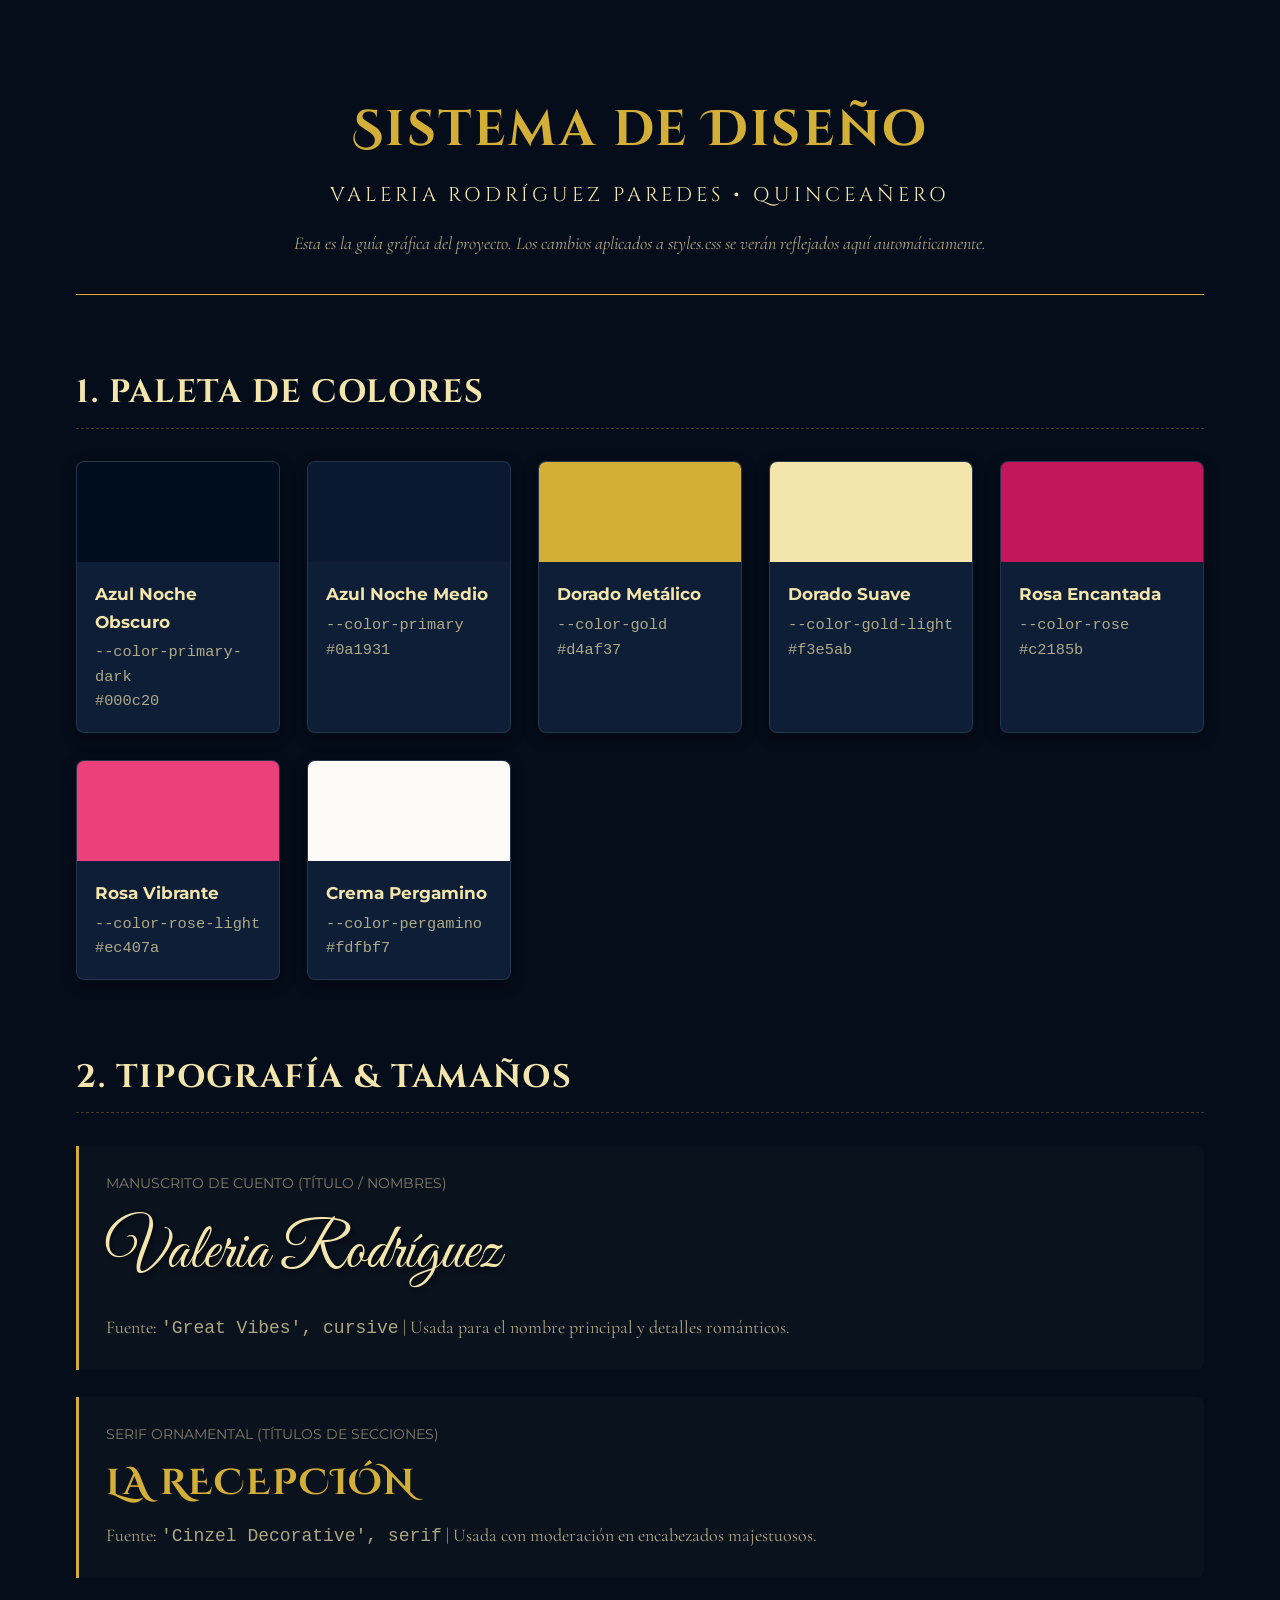
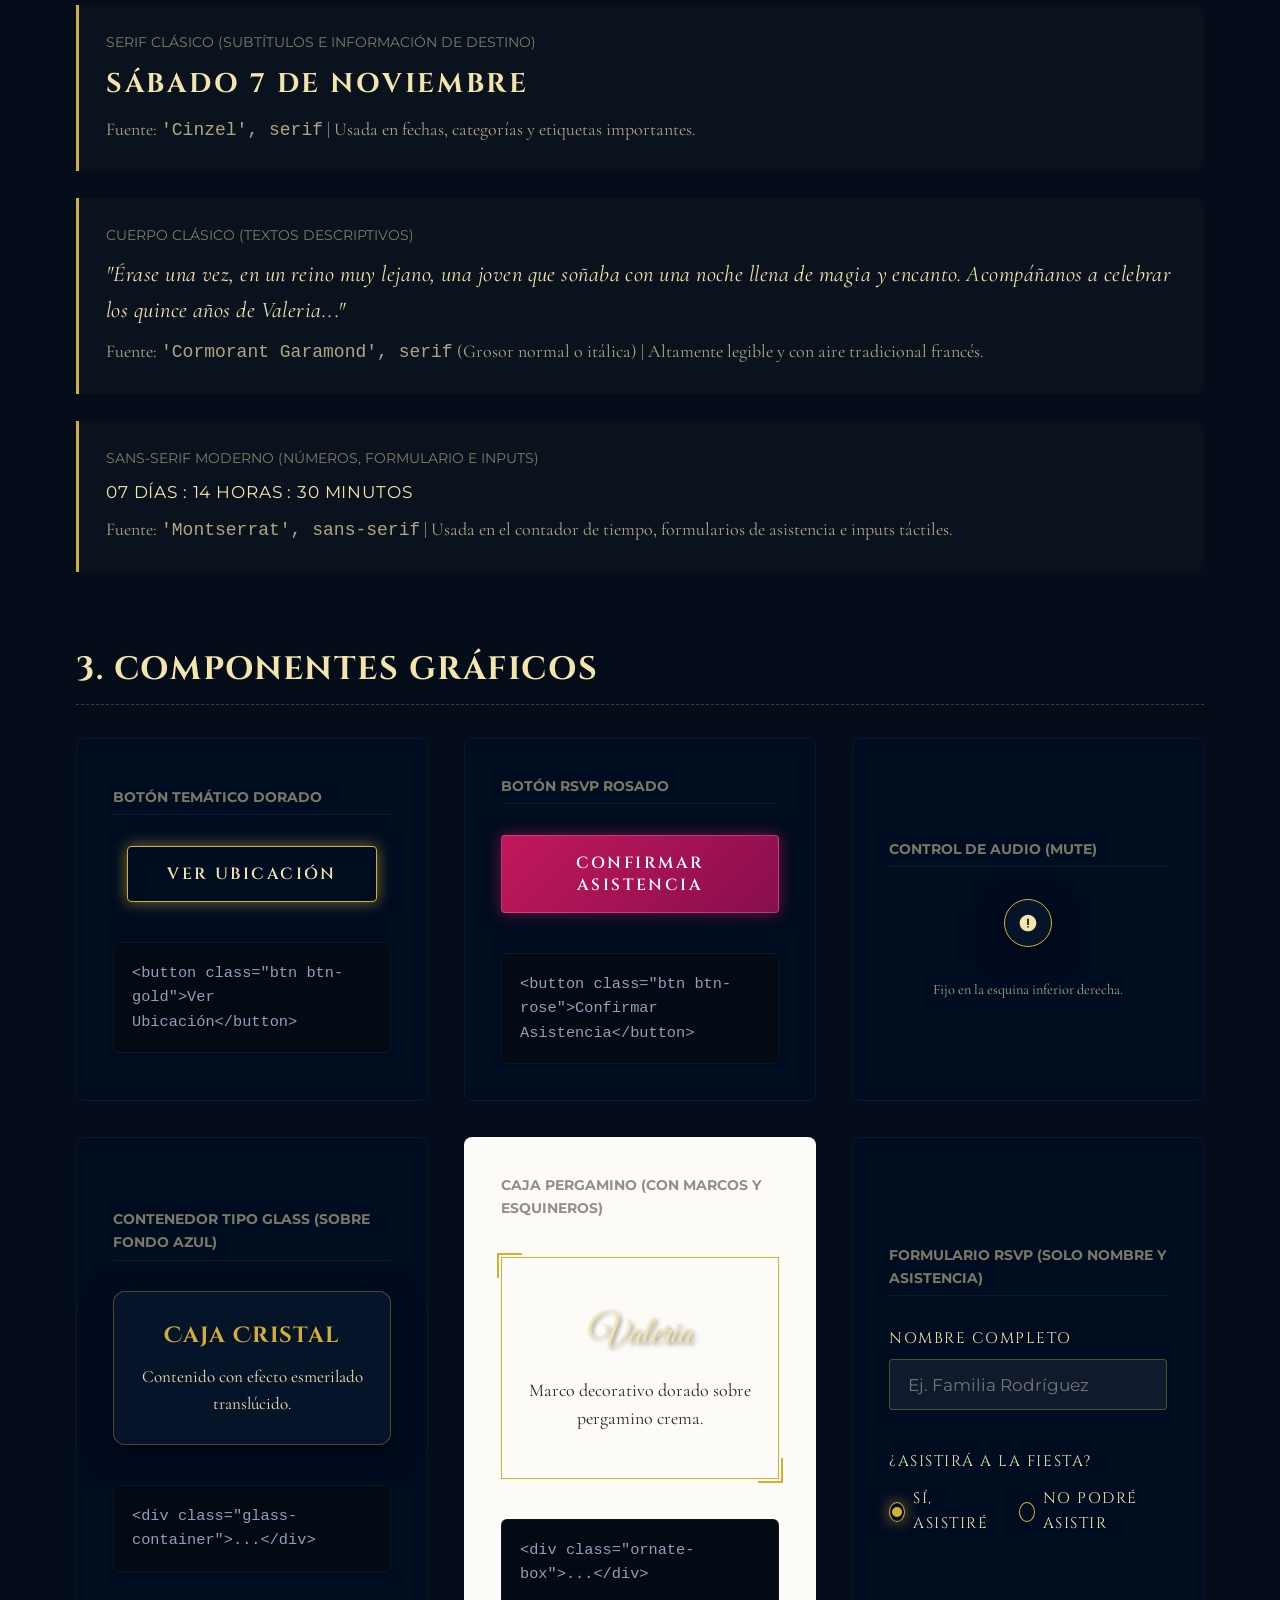
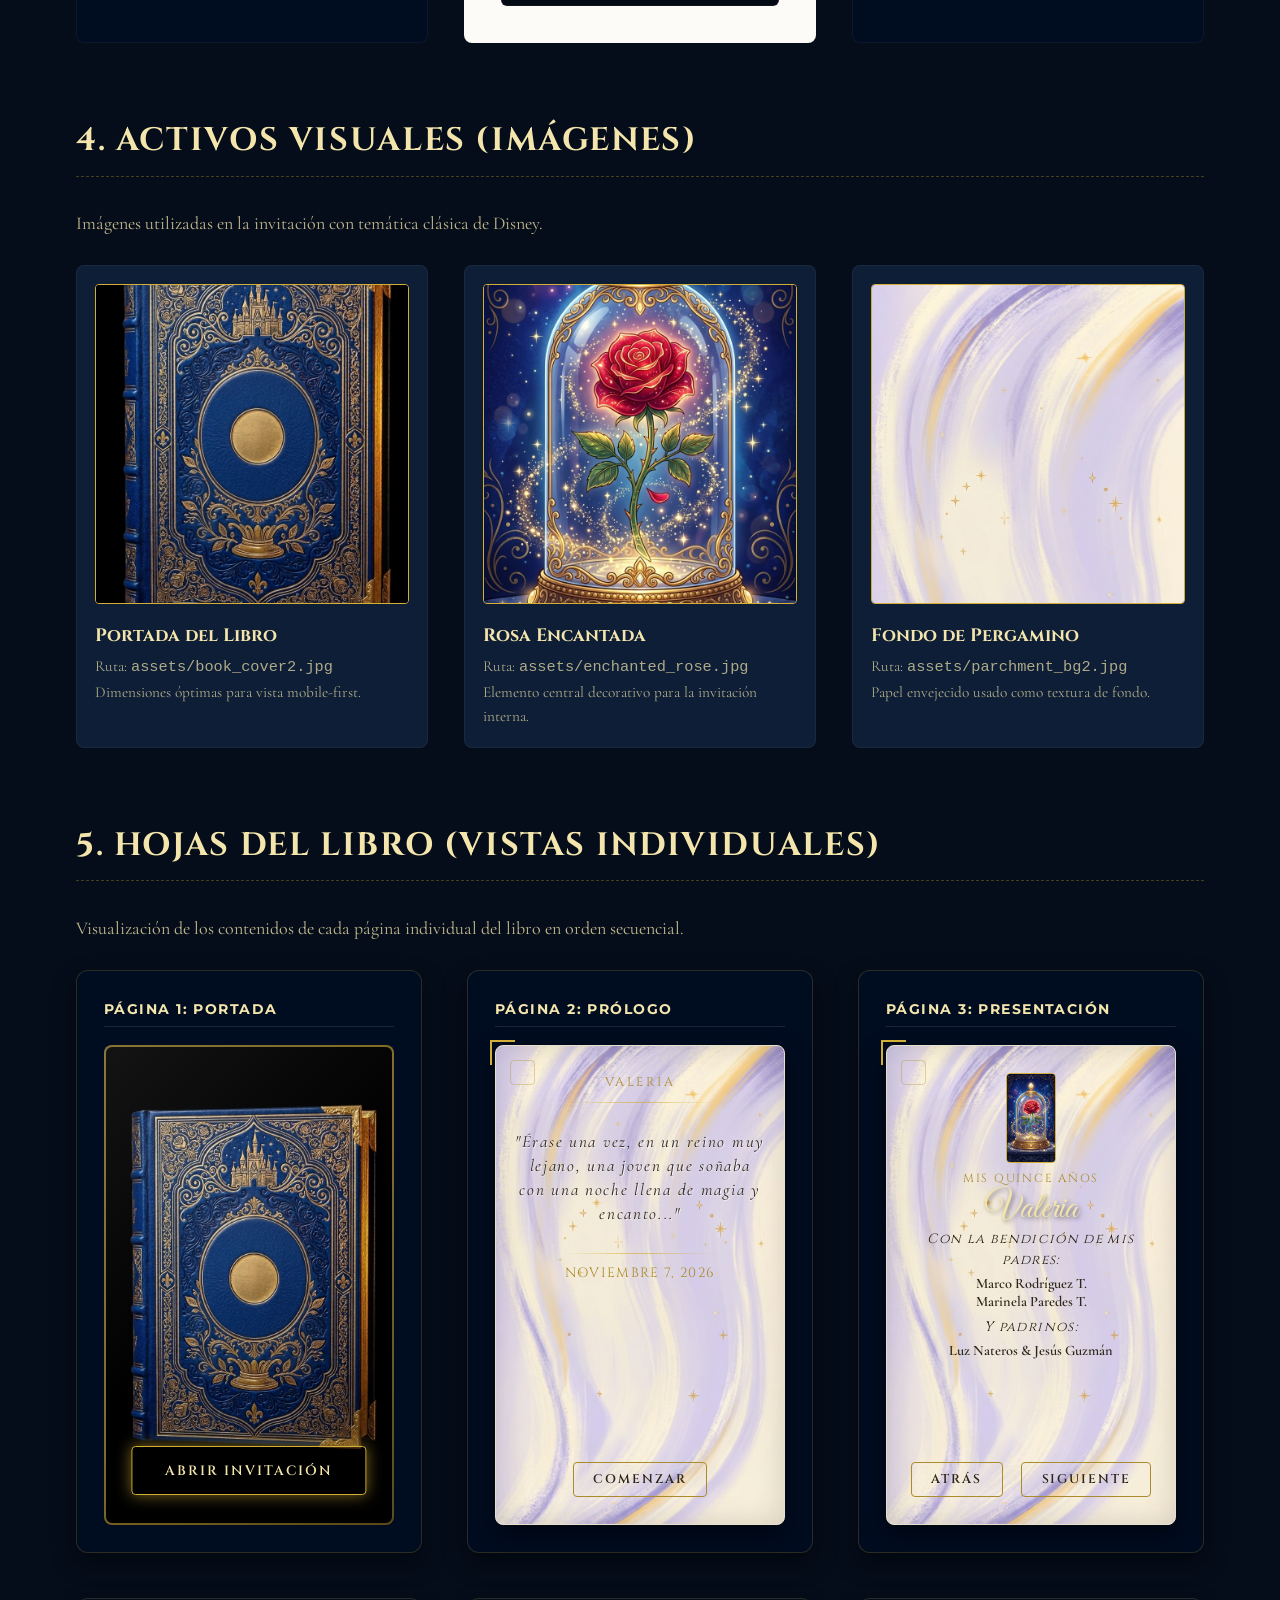
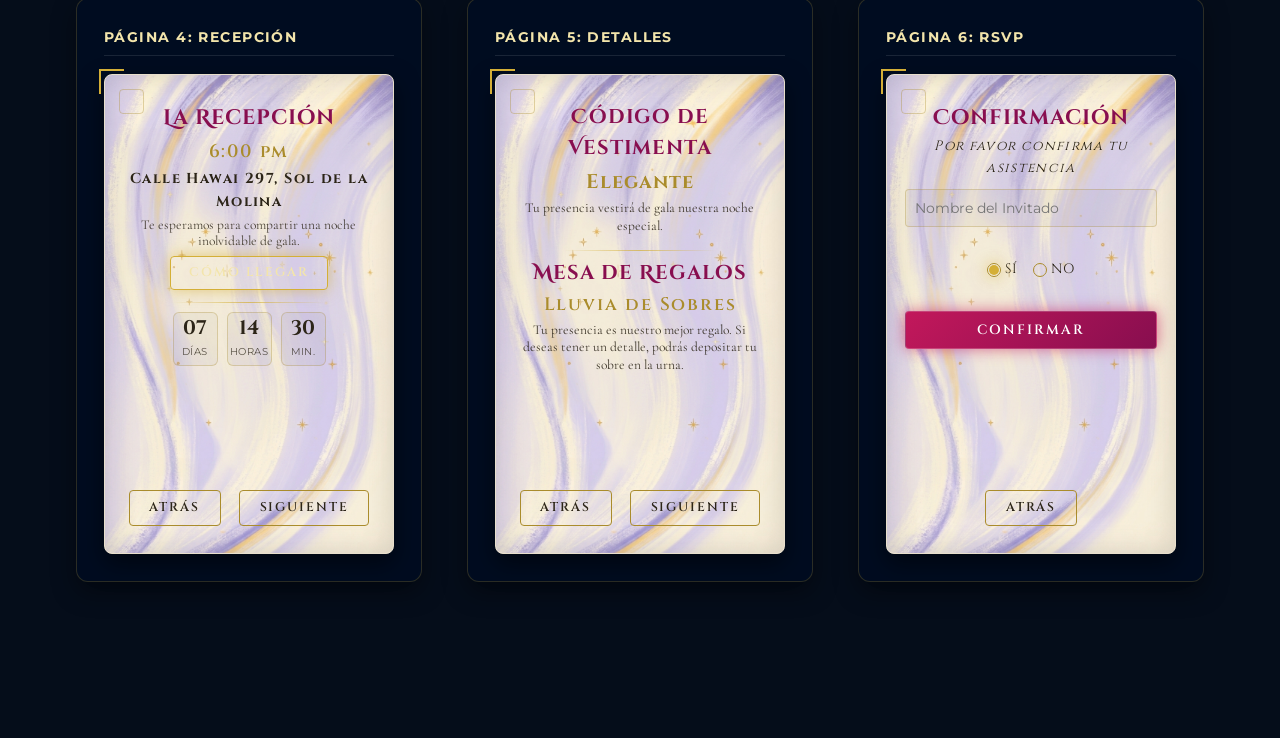
==== design-system.html @ 6c780220 "feat: version final con petalos realistas" ====
<!DOCTYPE html>
<html lang="es">
<head>
    <meta charset="UTF-8">
    <meta name="viewport" content="width=device-width, initial-scale=1.0">
    <title>Catálogo Gráfico & Sistema de Diseño - Quinceaños de Valeria</title>
    <link rel="stylesheet" href="styles.css">
    <style>
        /* Estilos adicionales solo para organizar la página del catálogo */
        .ds-container {
            max-width: 1200px;
            margin: 0 auto;
            padding: 2rem;
        }
        .ds-grid-2 {
            display: grid;
            grid-template-columns: 1fr;
            gap: 2rem;
        }
        @media (min-width: 768px) {
            .ds-grid-2 {
                grid-template-columns: 1fr 1fr;
            }
        }
        .code-preview {
            background-color: #030a14;
            color: #8da1b9;
            padding: 1rem;
            border-radius: 6px;
            font-family: monospace;
            font-size: 0.85rem;
            margin-top: 1rem;
            border: 1px solid rgba(255,255,255,0.05);
            width: 100%;
            overflow-x: auto;
        }
        .ds-img-grid {
            display: grid;
            grid-template-columns: repeat(auto-fill, minmax(280px, 1fr));
            gap: 2rem;
            margin-top: 1.5rem;
        }
        .ds-img-card {
            background: #0d1e36;
            border: 1px solid rgba(255, 255, 255, 0.05);
            border-radius: 8px;
            padding: 1rem;
            display: flex;
            flex-direction: column;
            gap: 1rem;
        }
        .ds-img-preview {
            width: 100%;
            height: 320px;
            object-fit: cover;
            border-radius: 4px;
            border: 1px solid var(--color-gold);
        }
        .ds-img-info h4 {
            color: var(--color-gold-light);
            font-family: var(--font-serif);
            margin-bottom: 0.2rem;
        }
        .ds-img-info p {
            font-size: 0.85rem;
            opacity: 0.7;
        }
        /* Estilos específicos para las hojas en miniatura del catálogo */
        .ds-book-preview-grid {
            display: grid;
            grid-template-columns: repeat(auto-fill, minmax(300px, 1fr));
            gap: 2.5rem;
            margin-top: 1.5rem;
        }
        .ds-page-frame {
            background-color: var(--color-primary-dark);
            border: 1px solid rgba(212, 175, 55, 0.2);
            border-radius: 12px;
            padding: 1.5rem;
            display: flex;
            flex-direction: column;
            align-items: center;
            box-shadow: 0 10px 25px rgba(0,0,0,0.4);
        }
        .ds-page-frame h4 {
            font-family: var(--font-sans);
            font-size: 0.8rem;
            color: var(--color-gold-light);
            margin-bottom: 1rem;
            text-transform: uppercase;
            letter-spacing: 0.1em;
            align-self: flex-start;
            border-bottom: 1px solid rgba(255,255,255,0.1);
            width: 100%;
            padding-bottom: 0.3rem;
        }
        .ds-page-container {
            width: 100%;
            height: 480px;
            position: relative;
        }
        .ds-page-container .page-content,
        .ds-page-container .page-content-front {
            position: static;
            height: 100%;
            pointer-events: none; /* Desactiva interacción en vistas previas */
        }
    </style>
</head>
<body class="ds-body">

    <div class="ds-container">
        
        <header class="ds-header">
            <h1 class="text-serif-dec">Sistema de Diseño</h1>
            <p class="text-serif" style="color: var(--color-gold-light); font-size: 1.1rem; letter-spacing: 0.2em; text-transform: uppercase;">Valeria Rodríguez Paredes • Quinceañero</p>
            <p style="opacity: 0.7; margin-top: 1rem; font-style: italic;">Esta es la guía gráfica del proyecto. Los cambios aplicados a styles.css se verán reflejados aquí automáticamente.</p>
        </header>

        <!-- SECCIÓN 1: PALETA DE COLORES -->
        <section class="ds-section">
            <h2 class="text-serif">1. Paleta de Colores</h2>
            <div class="ds-color-grid">
                
                <div class="ds-color-card">
                    <div class="ds-color-sample" style="background-color: var(--color-primary-dark);"></div>
                    <div class="ds-color-info">
                        <h4>Azul Noche Obscuro</h4>
                        <p>--color-primary-dark</p>
                        <p>#000c20</p>
                    </div>
                </div>

                <div class="ds-color-card">
                    <div class="ds-color-sample" style="background-color: var(--color-primary);"></div>
                    <div class="ds-color-info">
                        <h4>Azul Noche Medio</h4>
                        <p>--color-primary</p>
                        <p>#0a1931</p>
                    </div>
                </div>

                <div class="ds-color-card">
                    <div class="ds-color-sample" style="background-color: var(--color-gold);"></div>
                    <div class="ds-color-info">
                        <h4>Dorado Metálico</h4>
                        <p>--color-gold</p>
                        <p>#d4af37</p>
                    </div>
                </div>

                <div class="ds-color-card">
                    <div class="ds-color-sample" style="background-color: var(--color-gold-light);"></div>
                    <div class="ds-color-info">
                        <h4>Dorado Suave</h4>
                        <p>--color-gold-light</p>
                        <p>#f3e5ab</p>
                    </div>
                </div>

                <div class="ds-color-card">
                    <div class="ds-color-sample" style="background-color: var(--color-rose);"></div>
                    <div class="ds-color-info">
                        <h4>Rosa Encantada</h4>
                        <p>--color-rose</p>
                        <p>#c2185b</p>
                    </div>
                </div>

                <div class="ds-color-card">
                    <div class="ds-color-sample" style="background-color: var(--color-rose-light);"></div>
                    <div class="ds-color-info">
                        <h4>Rosa Vibrante</h4>
                        <p>--color-rose-light</p>
                        <p>#ec407a</p>
                    </div>
                </div>

                <div class="ds-color-card">
                    <div class="ds-color-sample" style="background-color: var(--color-pergamino);"></div>
                    <div class="ds-color-info">
                        <h4>Crema Pergamino</h4>
                        <p>--color-pergamino</p>
                        <p>#fdfbf7</p>
                    </div>
                </div>

            </div>
        </section>

        <!-- SECCIÓN 2: TIPOGRAFÍA -->
        <section class="ds-section">
            <h2 class="text-serif">2. Tipografía & Tamaños</h2>
            <div class="ds-font-sample">
                
                <div class="ds-font-row">
                    <p class="lbl">Manuscrito de Cuento (Título / Nombres)</p>
                    <h3 class="text-cursive" style="font-size: 3.5rem;">Valeria Rodríguez</h3>
                    <p style="margin-top: 0.5rem; opacity: 0.7;">Fuente: <code>'Great Vibes', cursive</code> | Usada para el nombre principal y detalles románticos.</p>
                </div>

                <div class="ds-font-row">
                    <p class="lbl">Serif Ornamental (Títulos de Secciones)</p>
                    <h3 class="text-serif-dec" style="font-size: 2rem;">LA RECEPCIÓN</h3>
                    <p style="margin-top: 0.5rem; opacity: 0.7;">Fuente: <code>'Cinzel Decorative', serif</code> | Usada con moderación en encabezados majestuosos.</p>
                </div>

                <div class="ds-font-row">
                    <p class="lbl">Serif Clásico (Subtítulos e Información de Destino)</p>
                    <h3 class="text-serif" style="font-size: 1.5rem; color: var(--color-gold-light);">SÁBADO 7 DE NOVIEMBRE</h3>
                    <p style="margin-top: 0.5rem; opacity: 0.7;">Fuente: <code>'Cinzel', serif</code> | Usada en fechas, categorías y etiquetas importantes.</p>
                </div>

                <div class="ds-font-row">
                    <p class="lbl">Cuerpo Clásico (Textos Descriptivos)</p>
                    <p class="text-serif" style="font-family: var(--font-body); font-size: 1.25rem; font-style: italic; letter-spacing: 0.02em;">
                        "Érase una vez, en un reino muy lejano, una joven que soñaba con una noche llena de magia y encanto. Acompáñanos a celebrar los quince años de Valeria..."
                    </p>
                    <p style="margin-top: 0.5rem; opacity: 0.7;">Fuente: <code>'Cormorant Garamond', serif</code> (Grosor normal o itálica) | Altamente legible y con aire tradicional francés.</p>
                </div>

                <div class="ds-font-row">
                    <p class="lbl">Sans-Serif Moderno (Números, Formulario e Inputs)</p>
                    <p style="font-family: var(--font-sans); font-size: 0.95rem; letter-spacing: 0.05em;">
                        07 DÍAS : 14 HORAS : 30 MINUTOS
                    </p>
                    <p style="margin-top: 0.5rem; opacity: 0.7;">Fuente: <code>'Montserrat', sans-serif</code> | Usada en el contador de tiempo, formularios de asistencia e inputs táctiles.</p>
                </div>

            </div>
        </section>

        <!-- SECCIÓN 3: COMPONENTES Y BOTONES -->
        <section class="ds-section">
            <h2 class="text-serif">3. Componentes Gráficos</h2>
            <div class="ds-comp-grid">
                
                <!-- Botón Dorado -->
                <div class="ds-comp-card dark-bg">
                    <h4>Botón Temático Dorado</h4>
                    <button class="btn btn-gold">Ver Ubicación</button>
                    <div class="code-preview">&lt;button class="btn btn-gold"&gt;Ver Ubicación&lt;/button&gt;</div>
                </div>

                <!-- Botón Rosa -->
                <div class="ds-comp-card dark-bg">
                    <h4>Botón RSVP Rosado</h4>
                    <button class="btn btn-rose">Confirmar Asistencia</button>
                    <div class="code-preview">&lt;button class="btn btn-rose"&gt;Confirmar Asistencia&lt;/button&gt;</div>
                </div>

                <!-- Botón Silencio -->
                <div class="ds-comp-card dark-bg">
                    <h4>Control de Audio (Mute)</h4>
                    <div style="position: relative; width: 50px; height: 50px; display: flex; align-items: center; justify-content: center;">
                        <div class="audio-control" style="position: static; margin: 0;">
                            <svg viewBox="0 0 24 24"><path d="M12 2C6.48 2 2 6.48 2 12s4.48 10 10 10 10-4.48 10-10S17.52 2 12 2zm1 15.5H11V16h2v1.5zm0-3H11V7h2v7.5z"/></svg>
                        </div>
                    </div>
                    <p style="font-size: 0.8rem; opacity: 0.7; margin-top: 0.5rem;">Fijo en la esquina inferior derecha.</p>
                </div>

                <!-- Contenedor Glass -->
                <div class="ds-comp-card dark-bg">
                    <h4>Contenedor tipo Glass (Sobre fondo azul)</h4>
                    <div class="glass-container" style="width: 100%; text-align: center; padding: 1.5rem;">
                        <h3 class="text-serif-dec" style="color: var(--color-gold); font-size: 1.2rem; margin-bottom: 0.5rem;">Caja Cristal</h3>
                        <p style="font-size: 0.95rem;">Contenido con efecto esmerilado translúcido.</p>
                    </div>
                    <div class="code-preview">&lt;div class="glass-container"&gt;...&lt;/div&gt;</div>
                </div>

                <!-- Caja Ornamental Pergamino -->
                <div class="ds-comp-card light-bg">
                    <h4>Caja Pergamino (Con marcos y esquineros)</h4>
                    <div class="ornate-box" style="width: 100%; text-align: center;">
                        <h3 class="text-cursive" style="font-size: 2.2rem; margin-bottom: 0.5rem;">Valeria</h3>
                        <p style="font-size: 1rem; font-family: var(--font-body);">Marco decorativo dorado sobre pergamino crema.</p>
                    </div>
                    <div class="code-preview">&lt;div class="ornate-box"&gt;...&lt;/div&gt;</div>
                </div>

                <!-- Formulario Inputs Simplificado (Columnas B y C) -->
                <div class="ds-comp-card dark-bg">
                    <h4>Formulario RSVP (Solo Nombre y Asistencia)</h4>
                    <div class="form-group" style="width: 100%;">
                        <label for="sample-input">Nombre Completo</label>
                        <input type="text" id="sample-input" class="form-input" placeholder="Ej. Familia Rodríguez" style="width: 100%;" readonly>
                    </div>
                    <div class="form-group" style="width: 100%; margin-top: 1rem;">
                        <label>¿Asistirá a la fiesta?</label>
                        <div class="radio-group">
                            <label class="radio-label">
                                <input type="radio" name="asiste-sample" class="radio-input" checked disabled>
                                <span class="radio-custom"></span> Sí, asistiré
                            </label>
                            <label class="radio-label">
                                <input type="radio" name="asiste-sample" class="radio-input" disabled>
                                <span class="radio-custom"></span> No podré asistir
                            </label>
                        </div>
                    </div>
                </div>

            </div>
        </section>

        <!-- SECCIÓN 4: IMÁGENES Y ACTIVOS GRÁFICOS -->
        <section class="ds-section">
            <h2 class="text-serif">4. Activos Visuales (Imágenes)</h2>
            <p style="opacity: 0.8; margin-bottom: 1rem;">Imágenes utilizadas en la invitación con temática clásica de Disney.</p>
            <div class="ds-img-grid">
                
                <!-- Portada del Libro -->
                <div class="ds-img-card">
                    <img src="assets/book_cover2.jpg" alt="Portada del Libro" class="ds-img-preview">
                    <div class="ds-img-info">
                        <h4>Portada del Libro</h4>
                        <p>Ruta: <code>assets/book_cover2.jpg</code></p>
                        <p>Dimensiones óptimas para vista mobile-first.</p>
                    </div>
                </div>

                <!-- Rosa Encantada -->
                <div class="ds-img-card">
                    <img src="assets/enchanted_rose.jpg" alt="Rosa Encantada" class="ds-img-preview">
                    <div class="ds-img-info">
                        <h4>Rosa Encantada</h4>
                        <p>Ruta: <code>assets/enchanted_rose.jpg</code></p>
                        <p>Elemento central decorativo para la invitación interna.</p>
                    </div>
                </div>

                <!-- Fondo de Pergamino -->
                <div class="ds-img-card">
                    <img src="assets/parchment_bg2.jpg" alt="Fondo de Pergamino" class="ds-img-preview" style="object-position: center top;">
                    <div class="ds-img-info">
                        <h4>Fondo de Pergamino</h4>
                        <p>Ruta: <code>assets/parchment_bg2.jpg</code></p>
                        <p>Papel envejecido usado como textura de fondo.</p>
                    </div>
                </div>

            </div>
        </section>

        <!-- SECCIÓN 5: VISTAS PREVIAS DE LAS HOJAS DEL LIBRO -->
        <section class="ds-section">
            <h2 class="text-serif">5. Hojas del Libro (Vistas Individuales)</h2>
            <p style="opacity: 0.8; margin-bottom: 1.5rem;">Visualización de los contenidos de cada página individual del libro en orden secuencial.</p>
            
            <div class="ds-book-preview-grid">
                
                <!-- HOJA 1: PORTADA -->
                <div class="ds-page-frame">
                    <h4>Página 1: Portada</h4>
                    <div class="ds-page-container">
                        <div class="page-content-front" style="background-image: url('assets/book_cover2.jpg');">
                            <button class="btn btn-gold cover-trigger-btn" style="position: absolute; bottom: 30px;">Abrir Invitación</button>
                        </div>
                    </div>
                </div>

                <!-- HOJA 2: PRÓLOGO -->
                <div class="ds-page-frame">
                    <h4>Página 2: Prólogo</h4>
                    <div class="ds-page-container">
                        <div class="page-content parchment-bg ornate-box" style="padding: 1.5rem 1rem;">
                            <p class="text-serif" style="font-size: 0.7rem; letter-spacing: 0.2em; text-transform: uppercase; color: var(--color-gold-dark);">Valeria</p>
                            <div class="gold-separator" style="margin: 0.5rem auto;"></div>
                            <p class="text-serif text-story" style="font-size: 0.95rem; font-style: italic; margin: 1rem 0; line-height: 1.4;">
                                "Érase una vez, en un reino muy lejano, una joven que soñaba con una noche llena de magia y encanto..."
                            </p>
                            <div class="gold-separator" style="margin: 0.5rem auto;"></div>
                            <p class="text-serif" style="font-size: 0.75rem; letter-spacing: 0.1em; text-transform: uppercase; color: var(--color-gold-dark);">Noviembre 7, 2026</p>
                            <div class="page-nav" style="margin-top: auto;"><button class="btn-nav">Comenzar</button></div>
                        </div>
                    </div>
                </div>

                <!-- HOJA 3: BIENVENIDA Y PADRES -->
                <div class="ds-page-frame">
                    <h4>Página 3: Presentación</h4>
                    <div class="ds-page-container">
                        <div class="page-content parchment-bg ornate-box" style="padding: 1.5rem 1rem;">
                            <img src="assets/enchanted_rose.jpg" alt="Rosa Encantada" style="width: 50px; height: 90px; object-fit: cover; border-radius: 4px; border: 1px solid var(--color-gold); margin-bottom: 0.4rem;">
                            <p class="text-serif" style="font-size: 0.65rem; letter-spacing: 0.15em; text-transform: uppercase; color: var(--color-gold-dark);">Mis Quince Años</p>
                            <h1 class="text-cursive" style="font-size: 2rem; margin: 0.1rem 0; line-height: 1;">Valeria</h1>
                            <p class="text-serif" style="font-size: 0.75rem; font-style: italic; margin-bottom: 0.2rem;">Con la bendición de mis padres:</p>
                            <div style="font-size: 0.8rem; font-weight: 600; line-height: 1.2; margin-bottom: 0.4rem;">
                                <p>Marco Rodríguez T.</p>
                                <p>Marinela Paredes T.</p>
                            </div>
                            <p class="text-serif" style="font-size: 0.75rem; font-style: italic; margin-bottom: 0.2rem;">Y padrinos:</p>
                            <div style="font-size: 0.8rem; font-weight: 600; line-height: 1.2;">
                                <p>Luz Nateros & Jesús Guzmán</p>
                            </div>
                            <div class="page-nav" style="margin-top: auto;">
                                <button class="btn-nav">Atrás</button>
                                <button class="btn-nav">Siguiente</button>
                            </div>
                        </div>
                    </div>
                </div>

                <!-- HOJA 4: RECEPCIÓN Y CUENTA REGRESIVA -->
                <div class="ds-page-frame">
                    <h4>Página 4: Recepción</h4>
                    <div class="ds-page-container">
                        <div class="page-content parchment-bg ornate-box" style="padding: 1.5rem 1rem;">
                            <h3 class="text-serif-dec" style="font-size: 1.15rem; color: var(--color-rose-dark); margin-bottom: 0.2rem;">La Recepción</h3>
                            <p class="text-serif" style="font-size: 1rem; font-weight: 600; color: var(--color-gold-dark);">6:00 pm</p>
                            <p class="text-serif" style="font-size: 0.8rem; font-weight: bold; margin-bottom: 0.2rem;">Calle Hawai 297, Sol de la Molina</p>
                            <p style="font-size: 0.75rem; opacity: 0.85; max-width: 95%; margin-bottom: 0.4rem; line-height: 1.2;">
                                Te esperamos para compartir una noche inolvidable de gala.
                            </p>
                            <button class="btn btn-gold" style="padding: 0.4rem 1rem; font-size: 0.7rem; margin-bottom: 0.4rem;">Cómo llegar</button>
                            <div class="gold-separator" style="margin: 0.3rem auto;"></div>
                            
                            <!-- Countdown Simulado -->
                            <div class="countdown-container" style="gap: 0.5rem; margin-top: 0.2rem;">
                                <div class="countdown-box" style="min-width: 45px; padding: 0.3rem 0.1rem; background: rgba(0,0,0,0.03);">
                                    <span class="countdown-val" style="font-size: 1.1rem; color: var(--color-text-dark);">07</span>
                                    <span class="countdown-lbl" style="font-size: 0.55rem;">Días</span>
                                </div>
                                <div class="countdown-box" style="min-width: 45px; padding: 0.3rem 0.1rem; background: rgba(0,0,0,0.03);">
                                    <span class="countdown-val" style="font-size: 1.1rem; color: var(--color-text-dark);">14</span>
                                    <span class="countdown-lbl" style="font-size: 0.55rem;">Horas</span>
                                </div>
                                <div class="countdown-box" style="min-width: 45px; padding: 0.3rem 0.1rem; background: rgba(0,0,0,0.03);">
                                    <span class="countdown-val" style="font-size: 1.1rem; color: var(--color-text-dark);">30</span>
                                    <span class="countdown-lbl" style="font-size: 0.55rem;">Min.</span>
                                </div>
                            </div>
                            
                            <div class="page-nav" style="margin-top: auto;">
                                <button class="btn-nav">Atrás</button>
                                <button class="btn-nav">Siguiente</button>
                            </div>
                        </div>
                    </div>
                </div>

                <!-- HOJA 5: VESTIMENTA Y REGALOS -->
                <div class="ds-page-frame">
                    <h4>Página 5: Detalles</h4>
                    <div class="ds-page-container">
                        <div class="page-content parchment-bg ornate-box" style="padding: 1.5rem 1rem;">
                            <div style="width: 100%;">
                                <h3 class="text-serif-dec" style="font-size: 1.1rem; color: var(--color-rose-dark); margin-bottom: 0.1rem;">Código de Vestimenta</h3>
                                <p class="text-serif" style="font-size: 1.1rem; font-weight: 700; color: var(--color-gold-dark); letter-spacing: 0.05em;">Elegante</p>
                                <p style="font-size: 0.75rem; opacity: 0.9; line-height: 1.3; max-width: 95%; margin: 0.1rem auto 0.4rem;">
                                    Tu presencia vestirá de gala nuestra noche especial.
                                </p>
                            </div>
                            <div class="gold-separator" style="margin: 0.4rem auto;"></div>
                            <div style="width: 100%;">
                                <h3 class="text-serif-dec" style="font-size: 1.1rem; color: var(--color-rose-dark); margin-bottom: 0.1rem;">Mesa de Regalos</h3>
                                <p class="text-serif" style="font-size: 1rem; font-weight: 600; color: var(--color-gold-dark);">Lluvia de Sobres</p>
                                <p style="font-size: 0.75rem; opacity: 0.9; line-height: 1.3; max-width: 95%; margin: 0.1rem auto 0.2rem;">
                                    Tu presencia es nuestro mejor regalo. Si deseas tener un detalle, podrás depositar tu sobre en la urna.
                                </p>
                            </div>
                            <div class="page-nav" style="margin-top: auto;">
                                <button class="btn-nav">Atrás</button>
                                <button class="btn-nav">Siguiente</button>
                            </div>
                        </div>
                    </div>
                </div>

                <!-- HOJA 6: CONFIRMACIÓN -->
                <div class="ds-page-frame">
                    <h4>Página 6: RSVP</h4>
                    <div class="ds-page-container">
                        <div class="page-content parchment-bg ornate-box" style="padding: 1.5rem 1rem;">
                            <h3 class="text-serif-dec" style="font-size: 1.15rem; color: var(--color-rose-dark); margin-bottom: 0.1rem;">Confirmación</h3>
                            <p class="text-serif" style="font-size: 0.75rem; font-style: italic; margin-bottom: 0.5rem; color: var(--color-text-dark);">
                                Por favor confirma tu asistencia
                            </p>
                            <form class="rsvp-form" style="width: 100%; pointer-events: none;">
                                <div class="form-group" style="margin-bottom: 0.5rem;">
                                    <input type="text" class="form-input" style="font-size: 0.8rem; padding: 0.5rem; background: rgba(0,0,0,0.03); border-color: rgba(170,140,44,0.3);" placeholder="Nombre del Invitado" readonly>
                                </div>
                                <div class="form-group" style="margin-bottom: 0.5rem;">
                                    <div class="radio-group" style="justify-content: center; margin-top: 0.1rem; gap: 0.8rem;">
                                        <label class="radio-label" style="font-size: 0.75rem; color: var(--color-text-dark);">
                                            <input type="radio" name="attendance-ds" class="radio-input" checked disabled>
                                            <span class="radio-custom" style="width: 14px; height: 14px; margin-right: 4px; border-color: var(--color-gold-dark);"></span> Sí
                                        </label>
                                        <label class="radio-label" style="font-size: 0.75rem; color: var(--color-text-dark);">
                                            <input type="radio" name="attendance-ds" class="radio-input" disabled>
                                            <span class="radio-custom" style="width: 14px; height: 14px; margin-right: 4px; border-color: var(--color-gold-dark);"></span> No
                                        </label>
                                    </div>
                                </div>
                                <button class="btn btn-rose" style="padding: 0.5rem; font-size: 0.75rem; width: 100%; border-radius: 4px;">Confirmar</button>
                            </form>
                            <div class="page-nav" style="margin-top: auto;">
                                <button class="btn-nav">Atrás</button>
                            </div>
                        </div>
                    </div>
                </div>

            </div>
        </section>

    </div>

</body>
</html>
---- styles.css ----
/* ==========================================================================
   DISEÑO SISTEMA & TOKENS (La Bella y la Bestia - Quinceaños de Valeria)
   ========================================================================== */

/* Importación de fuentes de Google Fonts */
@import url('https://fonts.googleapis.com/css2?family=Cinzel+Decorative:wght@400;700&family=Cinzel:wght@400;600;700&family=Cormorant+Garamond:ital,wght@0,300;0,400;0,600;0,700;1,400&family=Great+Vibes&family=Montserrat:wght@300;400;500&display=swap');

:root {
    /* Paleta de Colores Principal */
    --color-primary: #0a1931;        /* Azul noche profundo */
    --color-primary-dark: #000c20;   /* Azul obscuro casi negro */
    --color-primary-light: #15305b;  /* Azul noche intermedio */
    
    --color-gold: #d4af37;           /* Dorado metálico clásico */
    --color-gold-light: #f3e5ab;     /* Dorado suave / champagne */
    --color-gold-dark: #aa8c2c;      /* Dorado obscuro */
    
    --color-rose: #c2185b;           /* Rosa encantada */
    --color-rose-light: #ec407a;     /* Rosa vibrante */
    --color-rose-dark: #880e4f;      /* Rosa obscuro */
    
    --color-pergamino: #fdfbf7;      /* Crema pergamino */
    --color-pergamino-dark: #e8dfcc; /* Sombra pergamino */
    --color-text-dark: #2c2518;      /* Texto sobre pergamino */
    --color-text-light: #f3e5ab;     /* Texto sobre azul */
    
    /* Contenedores Glassmorphism (Efecto cristal) */
    --color-glass-bg: rgba(10, 25, 49, 0.65);
    --color-glass-border: rgba(212, 175, 55, 0.35);
    --color-glass-shadow: rgba(0, 0, 0, 0.4);
    
    /* Fuentes */
    --font-title: 'Great Vibes', cursive;
    --font-serif: 'Cinzel', serif;
    --font-serif-dec: 'Cinzel Decorative', serif;
    --font-body: 'Cormorant Garamond', serif;
    --font-sans: 'Montserrat', sans-serif;
    
    /* Sombras y Efectos */
    --gold-glow: 0 0 15px rgba(212, 175, 55, 0.6);
    --gold-glow-strong: 0 0 25px rgba(212, 175, 55, 0.9);
    --rose-glow: 0 0 15px rgba(194, 24, 91, 0.6);
    --shadow-card: 0 10px 30px rgba(0, 0, 0, 0.5);
    --transition-smooth: all 0.4s cubic-bezier(0.25, 0.8, 0.25, 1);
}

/* Reset de Estilos Básicos */
*, *::before, *::after {
    box-sizing: border-box;
    margin: 0;
    padding: 0;
}

html {
    scroll-behavior: smooth;
    font-size: 16px; /* Base */
    overflow-x: hidden;
}

body {
    font-family: var(--font-body);
    background-color: var(--color-primary-dark);
    color: var(--color-text-light);
    min-height: 100vh;
    overflow-x: hidden;
    line-height: 1.6;
}

/* ==========================================================================
   ANIMACIONES DE EFECTOS MÁGICOS
   ========================================================================== */

/* Caída de Pétalos */
#petals-container {
    position: fixed;
    top: 0;
    left: 0;
    width: 100%;
    height: 100%;
    pointer-events: none;
    z-index: 999;
    overflow: hidden;
    mix-blend-mode: multiply;
}

.petal {
    position: absolute;
    top: -10%;
    background-image: url('assets/petal_white.jpg');
    background-size: contain;
    background-position: center;
    background-repeat: no-repeat;
    opacity: 0.9;
    transform-origin: center center;
    mix-blend-mode: multiply;
}

@keyframes fall {
    0% {
        top: -10%;
        transform: translateX(0) rotate(0deg) scale(1);
    }
    100% {
        top: 110%;
        transform: translateX(100px) rotate(360deg) scale(0.6);
    }
}

/* Brillo Dorado Pulsante */
@keyframes goldPulse {
    0% {
        box-shadow: 0 0 10px rgba(212, 175, 55, 0.4);
        border-color: rgba(212, 175, 55, 0.4);
    }
    50% {
        box-shadow: var(--gold-glow-strong);
        border-color: rgba(212, 175, 55, 0.85);
    }
    100% {
        box-shadow: 0 0 10px rgba(212, 175, 55, 0.4);
        border-color: rgba(212, 175, 55, 0.4);
    }
}

/* Destello en botones */
@keyframes shine {
    0% { left: -100%; }
    100% { left: 200%; }
}

/* ==========================================================================
   COMPONENTES GRÁFICOS (Sistema de Diseño)
   ========================================================================== */

/* 1. BOTONES */
.btn {
    display: inline-flex;
    align-items: center;
    justify-content: center;
    font-family: var(--font-serif);
    font-size: 0.9rem;
    font-weight: 600;
    letter-spacing: 0.15em;
    text-transform: uppercase;
    padding: 0.9rem 2.2rem;
    border-radius: 4px;
    cursor: pointer;
    transition: var(--transition-smooth);
    text-decoration: none;
    position: relative;
    overflow: hidden;
    outline: none;
}

/* Botón Dorado (Temático) */
.btn-gold {
    background: transparent;
    color: var(--color-gold-light);
    border: 1px solid var(--color-gold);
    box-shadow: var(--gold-glow);
}

.btn-gold:hover {
    background-color: var(--color-gold);
    color: var(--color-primary-dark);
    box-shadow: var(--gold-glow-strong);
    transform: translateY(-2px);
}

/* Botón Rosa (Confirmación) */
.btn-rose {
    background: linear-gradient(135deg, var(--color-rose) 0%, var(--color-rose-dark) 100%);
    color: #ffffff;
    border: 1px solid rgba(255, 255, 255, 0.2);
    box-shadow: var(--rose-glow);
}

.btn-rose:hover {
    background: linear-gradient(135deg, var(--color-rose-light) 0%, var(--color-rose) 100%);
    box-shadow: 0 0 25px rgba(194, 24, 91, 0.9);
    transform: translateY(-2px);
}

/* Añadir el efecto de brillo metálico a todos los botones */
.btn::after {
    content: '';
    position: absolute;
    top: 0;
    left: -100%;
    width: 50%;
    height: 100%;
    background: linear-gradient(to right, rgba(255,255,255,0) 0%, rgba(255,255,255,0.3) 50%, rgba(255,255,255,0) 100%);
    transform: skewX(-25deg);
    transition: 0.75s;
}

.btn:hover::after {
    animation: shine 1.5s infinite;
}

/* 2. CONTENEDORES GLASSMORPHIC (Para fondos oscuros) */
.glass-container {
    background: var(--color-glass-bg);
    border: 1px solid var(--color-glass-border);
    backdrop-filter: blur(10px);
    -webkit-backdrop-filter: blur(10px);
    border-radius: 12px;
    padding: 2rem;
    box-shadow: var(--shadow-card);
    transition: var(--transition-smooth);
}

.glass-container:hover {
    border-color: rgba(212, 175, 55, 0.6);
    box-shadow: 0 15px 40px rgba(0, 0, 0, 0.6), 0 0 15px rgba(212, 175, 55, 0.15);
}

/* Ornamentación Dorada de Esquinas */
.ornate-box {
    position: relative;
    border: 1px solid var(--color-gold);
    padding: 2.5rem 1.5rem;
}

.ornate-box::before, .ornate-box::after {
    content: '';
    position: absolute;
    width: 25px;
    height: 25px;
    border: 2px solid var(--color-gold);
    transition: var(--transition-smooth);
}

/* Esquinas de Caja */
.ornate-box::before {
    top: -5px;
    left: -5px;
    border-right: none;
    border-bottom: none;
}

.ornate-box::after {
    bottom: -5px;
    right: -5px;
    border-left: none;
    border-top: none;
}

/* 3. TIPOGRAFÍAS */
.text-cursive {
    font-family: var(--font-title);
    color: var(--color-gold-light);
    font-weight: normal;
    text-shadow: 2px 2px 4px rgba(0, 0, 0, 0.5);
}

/* Alto contraste en tarjetas de pergamino claro */
.pergamino-card .text-cursive {
    color: var(--color-rose-dark); /* Color vino elegante */
    text-shadow: 1px 1px 0px var(--color-gold-light), 2px 2px 4px rgba(44, 37, 24, 0.15);
}

.text-serif-dec {
    font-family: var(--font-serif-dec);
    color: var(--color-gold);
    letter-spacing: 0.05em;
}

.text-serif {
    font-family: var(--font-serif);
    letter-spacing: 0.1em;
}

/* 4. REPRODUCTOR DE AUDIO FLOTANTE */
.audio-control {
    position: fixed;
    bottom: 25px;
    right: 25px;
    z-index: 1000;
    width: 48px;
    height: 48px;
    border-radius: 50%;
    background: var(--color-glass-bg);
    border: 1px solid var(--color-gold);
    backdrop-filter: blur(10px);
    -webkit-backdrop-filter: blur(10px);
    display: flex;
    align-items: center;
    justify-content: center;
    cursor: pointer;
    box-shadow: var(--shadow-card);
    transition: var(--transition-smooth);
    color: var(--color-gold-light);
}

.audio-control:hover {
    transform: scale(1.1);
    border-color: var(--color-gold-light);
    box-shadow: var(--gold-glow);
}

.audio-control svg {
    width: 20px;
    height: 20px;
    fill: currentColor;
}

/* ==========================================================================
   ESTILOS DE LA PÁGINA INVITACIÓN (INDEX)
   ========================================================================== */

/* Envoltura del libro 3D y centrado */
.book-wrapper {
    display: flex;
    justify-content: center;
    align-items: center;
    min-height: 100vh;
    width: 100%;
    padding: 1.5rem;
    position: relative;
    background-color: var(--color-primary-dark);
    background: radial-gradient(circle at center, var(--color-primary) 0%, var(--color-primary-dark) 100%);
    overflow: hidden;
}

/* Contenedor del libro responsivo */
.book-container {
    width: 100%;
    max-width: 320px;
    height: 520px;
    position: relative;
    perspective: 1500px;
}

@media screen and (min-width: 400px) {
    .book-container {
        max-width: 340px;
        height: 550px;
    }
}

@media screen and (min-width: 768px) {
    .book-container {
        max-width: 360px;
        height: 580px;
    }
}

.book {
    width: 100%;
    height: 100%;
    position: relative;
    transform-style: preserve-3d;
    box-shadow: 0 30px 60px rgba(0,0,0,0.8);
    border-radius: 8px;
}

/* Estilo para las páginas individuales del libro */
.page {
    width: 100%;
    height: 100%;
    position: absolute;
    top: 0;
    left: 0;
    transform-style: preserve-3d;
    transform-origin: left center;
    transition: transform 0.8s cubic-bezier(0.4, 0, 0.2, 1), opacity 0.6s ease, z-index 0s linear 0.4s;
    opacity: 1;
    pointer-events: auto;
}

/* Stacking Order (Z-Index) de las páginas */
#page-1 { z-index: 10; }
#page-2 { z-index: 9; }
#page-3 { z-index: 8; }
#page-4 { z-index: 7; }
#page-5 { z-index: 6; }
#page-6 { z-index: 5; }

/* Transición de giro (Flipping Y + Desvanecimiento en móvil para evitar overflow) */
.page.flipped {
    transform: rotateY(-140deg) translateX(-40px) scale(0.95);
    opacity: 0;
    pointer-events: none;
    z-index: 1 !important;
}

/* Portada del libro (Página 1 Frontal) */
.page-content-front {
    width: 100%;
    height: 100%;
    background-repeat: no-repeat;
    background-position: center center;
    background-size: cover;
    border-radius: 8px;
    border: 2px solid rgba(212, 175, 55, 0.6);
    box-shadow: inset 0 0 40px rgba(0,0,0,0.5);
    position: relative;
}

.page-content-front::before {
    content: '';
    position: absolute;
    top: 0;
    left: 0;
    width: 100%;
    height: 100%;
    background: linear-gradient(135deg, rgba(255,255,255,0.08) 0%, rgba(255,255,255,0) 50%, rgba(0,0,0,0.3) 100%);
    pointer-events: none;
    border-radius: 6px;
}

/* Botón de apertura en portada */
.cover-trigger-btn {
    position: absolute;
    bottom: 45px;
    left: 50%;
    transform: translateX(-50%);
    z-index: 10;
    animation: goldPulse 2.5s infinite;
    white-space: nowrap;
    font-size: 0.75rem;
    padding: 0.8rem 1.8rem;
}

/* Páginas de Pergamino Internas */
.page-content {
    width: 100%;
    height: 100%;
    background: url('assets/parchment_bg2.jpg') no-repeat center center;
    background-size: cover;
    border-radius: 8px;
    border: 1px solid var(--color-pergamino-dark);
    padding: 2.5rem 1.5rem 2rem;
    display: flex;
    flex-direction: column;
    align-items: center;
    text-align: center;
    color: var(--color-text-dark);
    box-shadow: inset 0 0 30px rgba(0, 0, 0, 0.15), 0 10px 25px rgba(0,0,0,0.5);
    position: relative;
}

/* Marco dorado sutil de la página */
.page-content.ornate-box::after {
    content: '';
    position: absolute;
    top: 15px;
    left: 15px;
    right: 15px;
    bottom: 15px;
    border: 1px solid rgba(170, 140, 44, 0.35);
    pointer-events: none;
    border-radius: 4px;
}

/* Texto del Prólogo */
.text-story {
    font-family: var(--font-body);
    font-size: 1.2rem;
    font-style: italic;
    color: var(--color-text-dark);
    text-shadow: 0.5px 0.5px 0.5px rgba(255,255,255,0.8);
}

/* Barra de Navegación del Libro */
.page-nav {
    display: flex;
    justify-content: center;
    gap: 1rem;
    margin-top: auto; /* Empuja al fondo */
    width: 100%;
    z-index: 10;
}

.btn-nav {
    background: transparent;
    border: 1px solid var(--color-gold-dark);
    color: var(--color-text-dark);
    font-family: var(--font-serif);
    font-size: 0.7rem;
    font-weight: 600;
    letter-spacing: 0.15em;
    text-transform: uppercase;
    padding: 0.45rem 1.1rem;
    border-radius: 4px;
    cursor: pointer;
    transition: var(--transition-smooth);
}

.btn-nav:hover {
    background: var(--color-gold);
    color: var(--color-primary-dark);
    border-color: var(--color-gold);
    box-shadow: 0 0 8px rgba(170, 140, 44, 0.4);
}

/* Cabecera / Sección Hero */
.hero-section {
    display: flex;
    flex-direction: column;
    align-items: center;
}

.hero-logo-rose {
    width: 140px;
    height: auto;
    margin-bottom: 1.5rem;
    filter: drop-shadow(0 5px 15px rgba(194, 24, 91, 0.4));
}

.hero-section h1 {
    font-size: 4rem;
    margin: 0.5rem 0 1.5rem;
    line-height: 0.9;
}

.intro-text {
    font-size: 1.2rem;
    font-style: italic;
    max-width: 90%;
    margin: 0 auto;
}

/* Nombres de Padres y Padrinos */
.parents-section h3 {
    margin-bottom: 1.2rem;
    font-size: 1.1rem;
    letter-spacing: 0.15em;
    text-transform: uppercase;
    color: var(--color-gold-dark);
}

.names-grid {
    display: flex;
    flex-direction: column;
    gap: 1.5rem;
    margin-top: 1rem;
}

.names-block {
    display: flex;
    flex-direction: column;
    gap: 0.3rem;
}

.names-block p {
    font-size: 1.15rem;
    font-weight: 600;
}

/* Separadores Dorados */
.gold-separator {
    width: 60%;
    height: 1px;
    background: linear-gradient(to right, rgba(212, 175, 55, 0) 0%, rgba(212, 175, 55, 0.7) 50%, rgba(212, 175, 55, 0) 100%);
    margin: 2rem auto;
}

/* Cuenta Regresiva (Countdown) */
.countdown-container {
    display: flex;
    justify-content: center;
    gap: 1rem;
    margin-top: 1.5rem;
}

.countdown-box {
    display: flex;
    flex-direction: column;
    align-items: center;
    background: rgba(255, 255, 255, 0.25);
    border: 1px solid rgba(170, 140, 44, 0.3);
    min-width: 65px;
    padding: 0.6rem 0.4rem;
    border-radius: 6px;
}

.countdown-val {
    font-family: var(--font-serif);
    font-size: 1.8rem;
    font-weight: 700;
    color: var(--color-primary-dark);
    line-height: 1;
}

.countdown-lbl {
    font-family: var(--font-sans);
    font-size: 0.65rem;
    text-transform: uppercase;
    letter-spacing: 0.05em;
    margin-top: 0.3rem;
    color: rgba(44, 37, 24, 0.75);
}

/* Detalles del Evento (Tarjetas Oscuras con Glassmorphism) */
.details-section {
    display: flex;
    flex-direction: column;
    gap: 2rem;
}

.event-card {
    text-align: center;
    display: flex;
    flex-direction: column;
    align-items: center;
    gap: 1rem;
}

.event-card h3 {
    color: var(--color-gold);
    font-size: 1.6rem;
    margin-bottom: 0.5rem;
}

.event-card p {
    font-size: 1.1rem;
}

.event-card .time {
    font-size: 1.3rem;
    font-weight: 600;
    color: var(--color-gold-light);
}

.event-card .address {
    font-size: 0.95rem;
    opacity: 0.85;
    max-width: 80%;
    margin-bottom: 0.5rem;
}

/* Vestimenta y Regalos */
.info-section {
    display: flex;
    flex-direction: column;
    gap: 2rem;
}

.info-card {
    display: flex;
    flex-direction: column;
    align-items: center;
    text-align: center;
    gap: 0.8rem;
}

.info-card h3 {
    font-size: 1.5rem;
    color: var(--color-gold);
    margin-bottom: 0.3rem;
}

.info-card p {
    font-size: 1.1rem;
    max-width: 85%;
}

.info-card .dress-type {
    font-size: 1.4rem;
    font-weight: 700;
    color: var(--color-gold-light);
}

/* ==========================================================================
   FORMULARIO RSVP Y GOOGLE SHEETS
   ========================================================================== */

.rsvp-card h2 {
    font-size: 2.2rem;
    color: var(--color-gold);
    margin-bottom: 0.5rem;
    text-align: center;
}

.rsvp-card p {
    font-size: 1.1rem;
    text-align: center;
    margin-bottom: 1.8rem;
    color: var(--color-gold-light);
}

.rsvp-form {
    display: flex;
    flex-direction: column;
    gap: 1.2rem;
}

.form-group {
    display: flex;
    flex-direction: column;
    gap: 0.4rem;
    text-align: left;
}

.form-group label {
    font-family: var(--font-serif);
    font-size: 0.85rem;
    letter-spacing: 0.1em;
    text-transform: uppercase;
    color: var(--color-gold-light);
}

.form-input {
    background: rgba(255, 255, 255, 0.06);
    border: 1px solid var(--color-glass-border);
    color: #ffffff;
    padding: 0.8rem 1rem;
    border-radius: 4px;
    font-family: var(--font-sans);
    font-size: 0.95rem;
    transition: var(--transition-smooth);
    outline: none;
}

.form-input:focus {
    border-color: var(--color-gold);
    background: rgba(255, 255, 255, 0.1);
    box-shadow: 0 0 10px rgba(212, 175, 55, 0.25);
}

select.form-input option {
    background-color: var(--color-primary);
    color: #ffffff;
}

/* Radio buttons estilizados */
.radio-group {
    display: flex;
    gap: 1.5rem;
    margin-top: 0.3rem;
}

.radio-label {
    display: inline-flex;
    align-items: center;
    cursor: pointer;
    font-family: var(--font-sans);
    font-size: 0.95rem;
    color: #ffffff;
}

.radio-input {
    display: none;
}

.radio-custom {
    width: 20px;
    height: 20px;
    border: 1px solid var(--color-gold);
    border-radius: 50%;
    margin-right: 8px;
    position: relative;
    display: inline-block;
    transition: var(--transition-smooth);
}

.radio-input:checked + .radio-custom::after {
    content: '';
    width: 10px;
    height: 10px;
    background-color: var(--color-gold);
    border-radius: 50%;
    position: absolute;
    top: 50%;
    left: 50%;
    transform: translate(-50%, -50%);
}

.radio-input:checked + .radio-custom {
    box-shadow: var(--gold-glow);
}

/* Notificaciones del Formulario */
.form-message {
    padding: 1rem;
    border-radius: 4px;
    text-align: center;
    font-family: var(--font-sans);
    font-size: 0.9rem;
    display: none;
    margin-top: 1rem;
}

.form-message.success {
    display: block;
    background: rgba(40, 167, 69, 0.15);
    border: 1px solid #28a745;
    color: #2da44e;
}

.form-message.error {
    display: block;
    background: rgba(220, 53, 69, 0.15);
    border: 1px solid #dc3545;
    color: #ea4a5a;
}

/* ==========================================================================
   DISEÑO PARA LA PÁGINA DEL SISTEMA DE DISEÑO (DESIGN SYSTEM)
   ========================================================================== */

.ds-body {
    background-color: #050d1a;
    padding: 3rem 1.5rem;
}

.ds-header {
    text-align: center;
    margin-bottom: 4rem;
    border-bottom: 1px solid var(--color-gold);
    padding-bottom: 2rem;
}

.ds-header h1 {
    font-size: 2.8rem;
    color: var(--color-gold);
    margin-bottom: 0.5rem;
}

.ds-section {
    margin-bottom: 4rem;
}

.ds-section h2 {
    font-size: 1.8rem;
    color: var(--color-gold-light);
    margin-bottom: 1.8rem;
    border-bottom: 1px dashed rgba(212, 175, 55, 0.3);
    padding-bottom: 0.5rem;
    text-transform: uppercase;
    letter-spacing: 0.05em;
}

/* Cuadrículas del Catálogo */
.ds-color-grid {
    display: grid;
    grid-template-columns: repeat(auto-fill, minmax(200px, 1fr));
    gap: 1.5rem;
}

.ds-color-card {
    background: #0d1e36;
    border: 1px solid rgba(255, 255, 255, 0.1);
    border-radius: 8px;
    overflow: hidden;
    box-shadow: 0 4px 15px rgba(0,0,0,0.3);
}

.ds-color-sample {
    height: 100px;
    width: 100%;
}

.ds-color-info {
    padding: 1rem;
}

.ds-color-info h4 {
    font-family: var(--font-sans);
    font-size: 0.95rem;
    margin-bottom: 0.3rem;
}

.ds-color-info p {
    font-family: monospace;
    font-size: 0.85rem;
    opacity: 0.7;
}

/* Tipografía en Catálogo */
.ds-font-sample {
    display: flex;
    flex-direction: column;
    gap: 1.5rem;
}

.ds-font-row {
    background: rgba(255,255,255,0.02);
    border-left: 3px solid var(--color-gold);
    padding: 1.5rem;
    border-radius: 0 8px 8px 0;
}

.ds-font-row p.lbl {
    font-family: var(--font-sans);
    font-size: 0.75rem;
    text-transform: uppercase;
    opacity: 0.5;
    margin-bottom: 0.5rem;
}

/* Componentes en Catálogo */
.ds-comp-grid {
    display: grid;
    grid-template-columns: repeat(auto-fill, minmax(280px, 1fr));
    gap: 2rem;
}

.ds-comp-card {
    background: #0d1e36;
    border: 1px solid rgba(255,255,255,0.05);
    border-radius: 8px;
    padding: 2rem;
    display: flex;
    flex-direction: column;
    gap: 1.2rem;
    align-items: center;
    justify-content: center;
}

.ds-comp-card.dark-bg {
    background: var(--color-primary-dark);
}

.ds-comp-card.light-bg {
    background: var(--color-pergamino);
    color: var(--color-text-dark);
}

.ds-comp-card h4 {
    font-family: var(--font-sans);
    font-size: 0.8rem;
    text-transform: uppercase;
    opacity: 0.5;
    align-self: flex-start;
    border-bottom: 1px solid rgba(255,255,255,0.1);
    width: 100%;
    padding-bottom: 0.3rem;
    margin-bottom: 0.5rem;
}

/* ==========================================================================
   RESPONSIVIDAD (Media Queries)
   ========================================================================== */

/* Tablets / Computadoras (Landscape) */
@media screen and (min-width: 768px) {
    html {
        font-size: 18px; /* Texto ligeramente más grande en escritorios */
    }
    
    .book {
        width: 380px;
        height: 580px;
    }
    
    .main-content {
        padding: 4rem 2rem 8rem;
        gap: 4.5rem;
    }
    
    .pergamino-card {
        padding: 4.5rem 3.5rem;
    }
    
    .details-section {
        display: grid;
        grid-template-columns: 1fr 1fr;
        gap: 1.5rem;
    }
    
    .info-section {
        display: grid;
        grid-template-columns: 1fr 1fr;
        gap: 1.5rem;
    }
    
    /* En pantallas grandes el audio control se ubica más cómodo */
    .audio-control {
        bottom: 30px;
        right: 30px;
    }
}
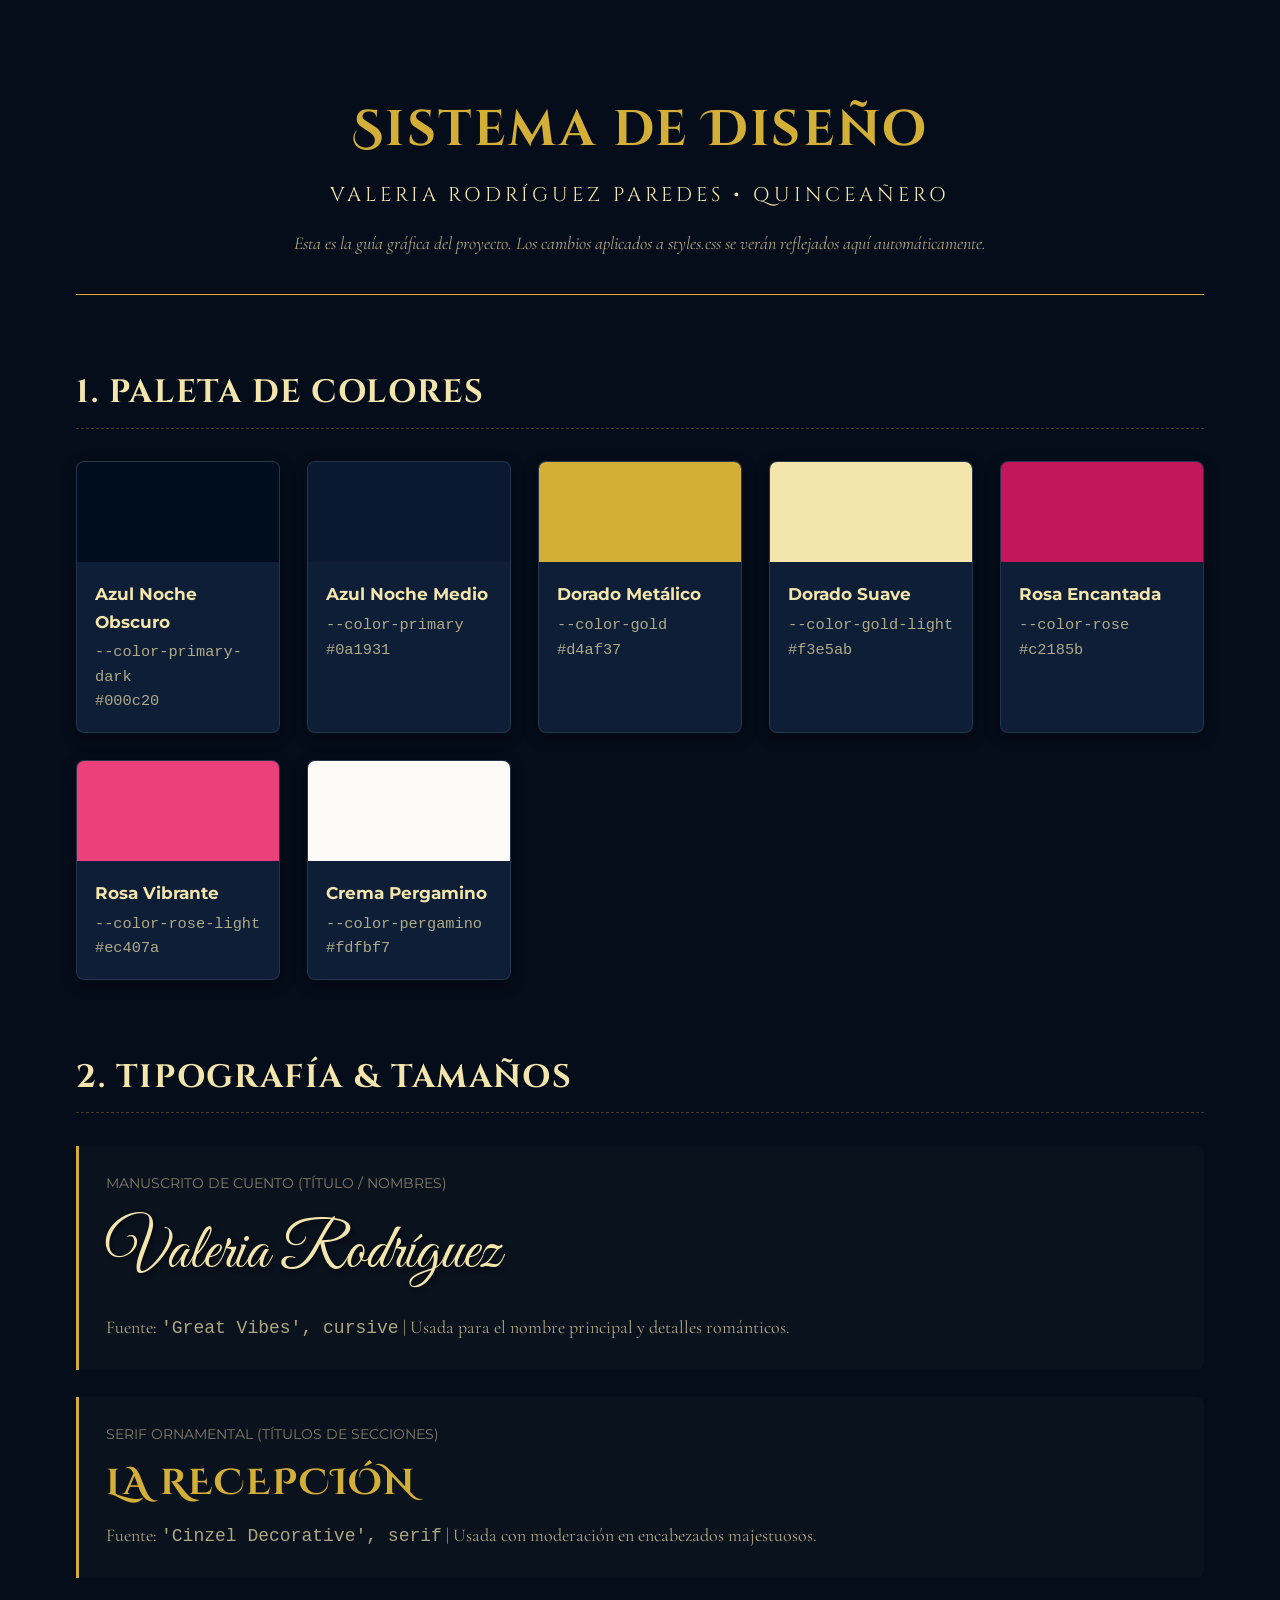
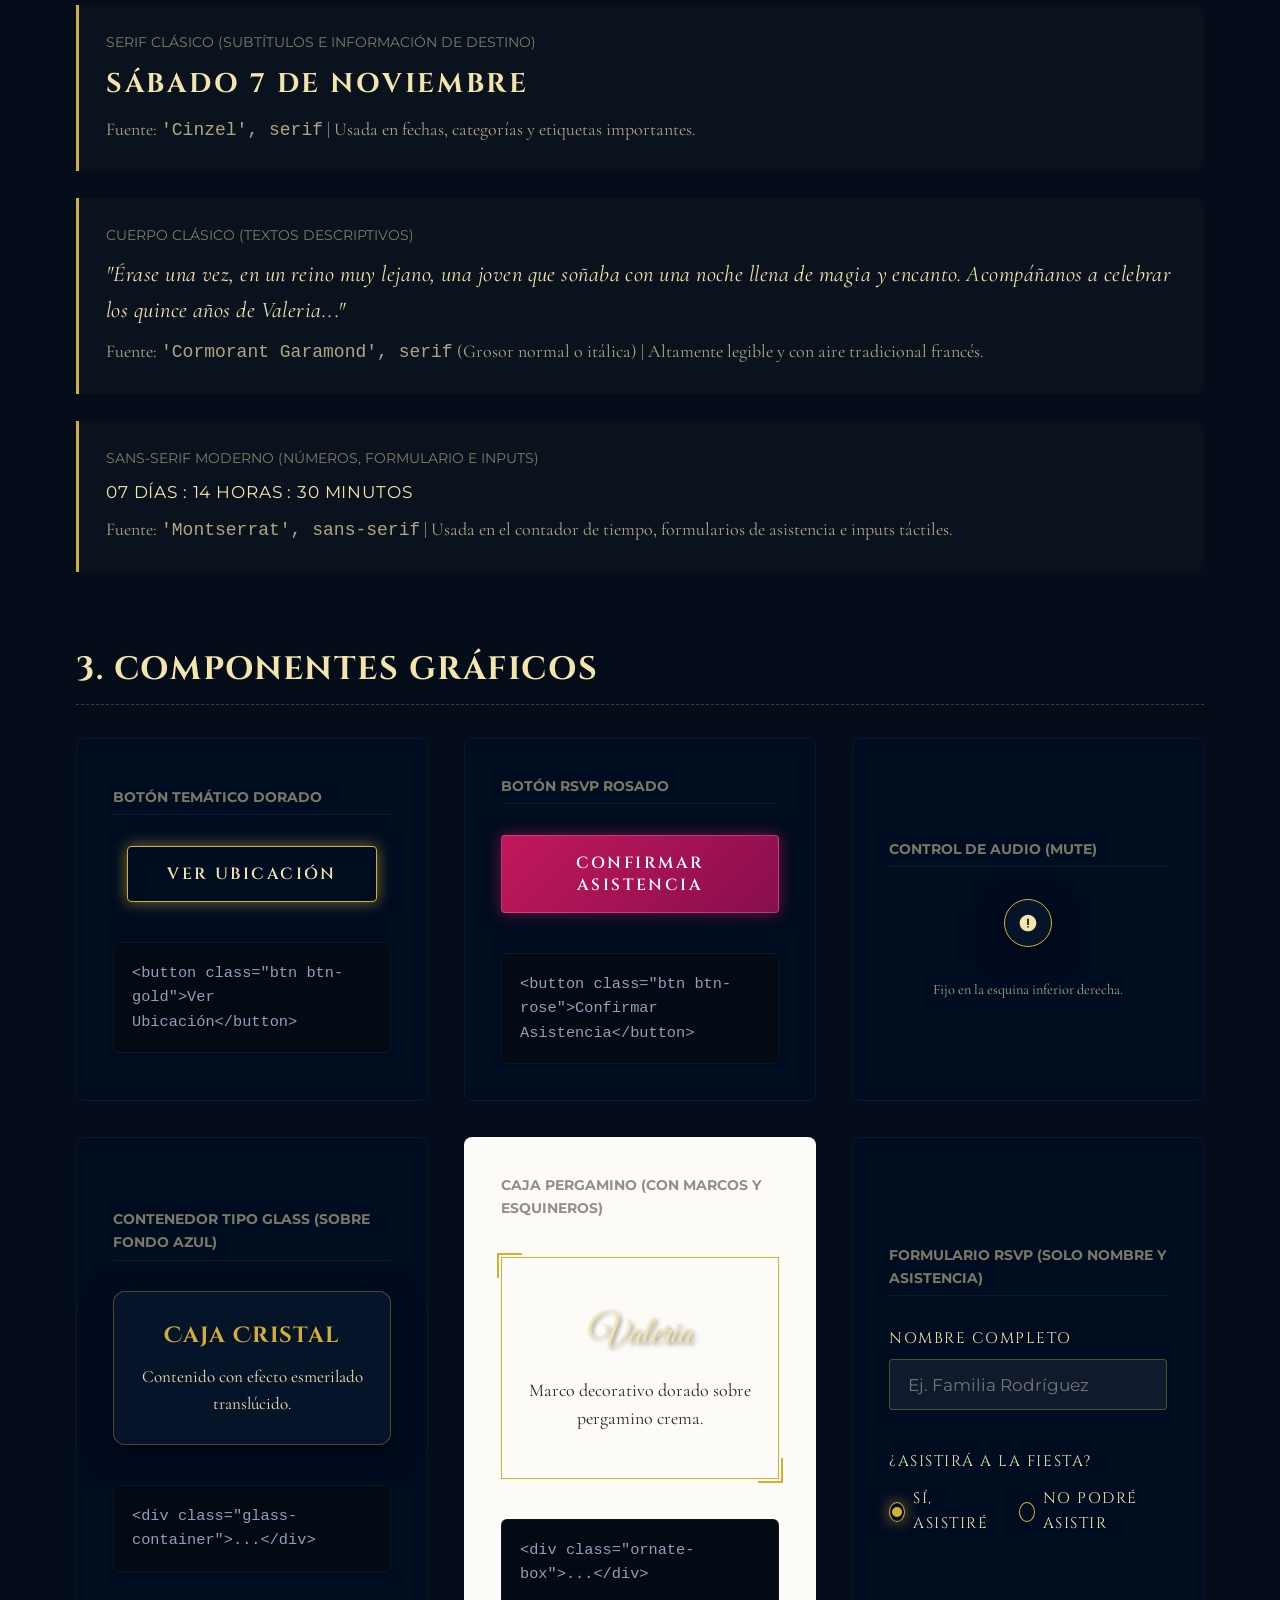
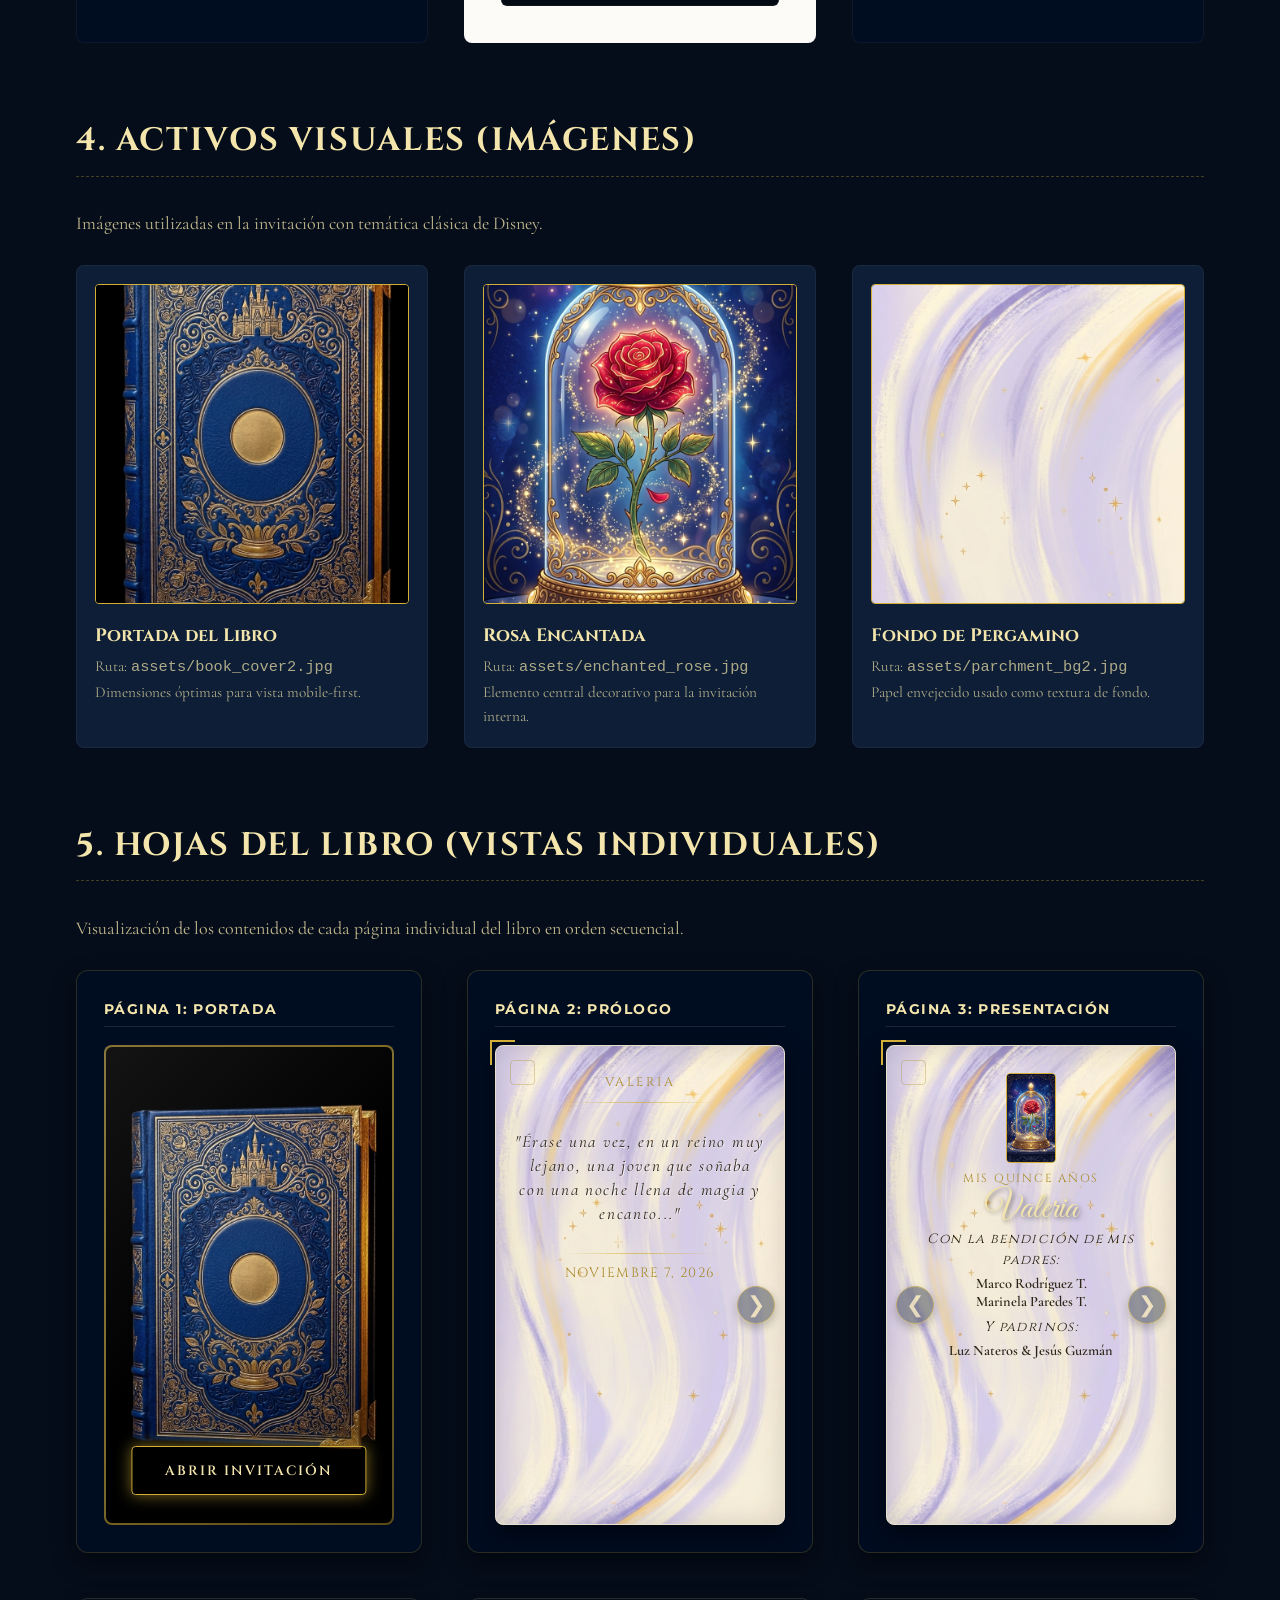
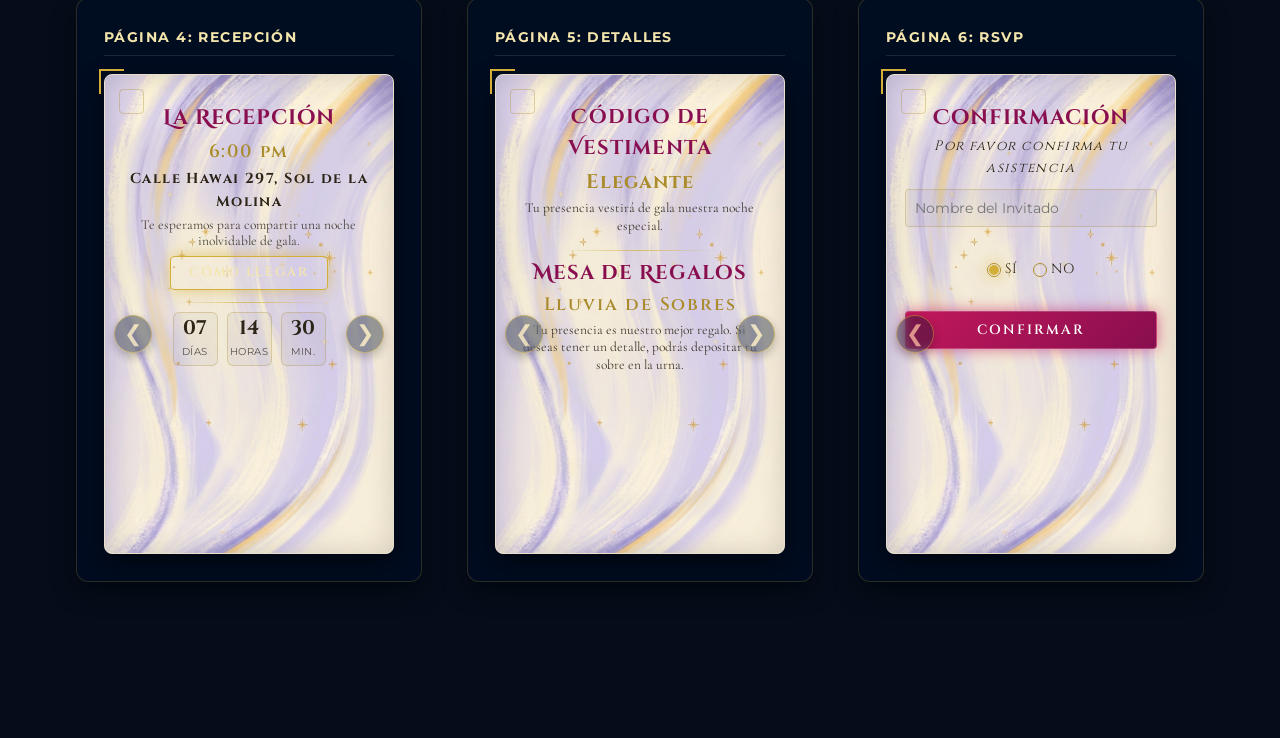
==== commit 4968085c: "fix: actualizar catalogo de diseno con botones de navegacion de flechas" ====
--- a/design-system.html
+++ b/design-system.html
@@ -373,7 +373,7 @@
                             </p>
                             <div class="gold-separator" style="margin: 0.5rem auto;"></div>
                             <p class="text-serif" style="font-size: 0.75rem; letter-spacing: 0.1em; text-transform: uppercase; color: var(--color-gold-dark);">Noviembre 7, 2026</p>
-                            <div class="page-nav" style="margin-top: auto;"><button class="btn-nav">Comenzar</button></div>
+                            <div class="page-nav"><button class="btn-nav btn-next">&#10095;</button></div>
                         </div>
                     </div>
                 </div>
@@ -396,8 +396,8 @@
                                 <p>Luz Nateros & Jesús Guzmán</p>
                             </div>
                             <div class="page-nav" style="margin-top: auto;">
-                                <button class="btn-nav">Atrás</button>
-                                <button class="btn-nav">Siguiente</button>
+                                <button class="btn-nav btn-prev">&#10094;</button>
+                                <button class="btn-nav btn-next">&#10095;</button>
                             </div>
                         </div>
                     </div>
@@ -434,8 +434,8 @@
                             </div>
                             
                             <div class="page-nav" style="margin-top: auto;">
-                                <button class="btn-nav">Atrás</button>
-                                <button class="btn-nav">Siguiente</button>
+                                <button class="btn-nav btn-prev">&#10094;</button>
+                                <button class="btn-nav btn-next">&#10095;</button>
                             </div>
                         </div>
                     </div>
@@ -462,8 +462,8 @@
                                 </p>
                             </div>
                             <div class="page-nav" style="margin-top: auto;">
-                                <button class="btn-nav">Atrás</button>
-                                <button class="btn-nav">Siguiente</button>
+                                <button class="btn-nav btn-prev">&#10094;</button>
+                                <button class="btn-nav btn-next">&#10095;</button>
                             </div>
                         </div>
                     </div>
@@ -497,7 +497,7 @@
                                 <button class="btn btn-rose" style="padding: 0.5rem; font-size: 0.75rem; width: 100%; border-radius: 4px;">Confirmar</button>
                             </form>
                             <div class="page-nav" style="margin-top: auto;">
-                                <button class="btn-nav">Atrás</button>
+                                <button class="btn-nav btn-prev">&#10094;</button>
                             </div>
                         </div>
                     </div>
--- a/styles.css
+++ b/styles.css
@@ -65,6 +65,61 @@
     overflow-x: hidden;
     line-height: 1.6;
 }
+/* ==========================================================================
+   PANTALLA DE CARGA (LOADER)
+   ========================================================================== */
+#loader-wrapper {
+    position: fixed;
+    top: 0;
+    left: 0;
+    width: 100%;
+    height: 100%;
+    background-color: var(--color-primary-dark);
+    z-index: 9999;
+    display: flex;
+    justify-content: center;
+    align-items: center;
+    transition: opacity 0.8s ease, visibility 0.8s ease;
+}
+
+#loader-wrapper.fade-out {
+    opacity: 0;
+    visibility: hidden;
+}
+
+.loader-content {
+    text-align: center;
+    display: flex;
+    flex-direction: column;
+    align-items: center;
+    gap: 1.5rem;
+}
+
+.loader-spinner {
+    width: 50px;
+    height: 50px;
+    border: 3px solid rgba(212, 175, 55, 0.3);
+    border-radius: 50%;
+    border-top-color: var(--color-gold);
+    animation: spin 1s ease-in-out infinite;
+}
+
+.loader-text {
+    font-size: 1.5rem;
+    letter-spacing: 0.1em;
+    animation: pulse 2s infinite;
+}
+
+@keyframes spin {
+    to { transform: rotate(360deg); }
+}
+
+@keyframes pulse {
+    0% { opacity: 0.6; }
+    50% { opacity: 1; text-shadow: var(--gold-glow); }
+    100% { opacity: 0.6; }
+}
+
 
 /* ==========================================================================
    ANIMACIONES DE EFECTOS MÁGICOS
@@ -80,19 +135,16 @@
     pointer-events: none;
     z-index: 999;
     overflow: hidden;
-    mix-blend-mode: multiply;
 }
 
 .petal {
     position: absolute;
     top: -10%;
-    background-image: url('assets/petal_white.jpg');
     background-size: contain;
     background-position: center;
     background-repeat: no-repeat;
     opacity: 0.9;
     transform-origin: center center;
-    mix-blend-mode: multiply;
 }
 
 @keyframes fall {
@@ -465,34 +517,49 @@
 
 /* Barra de Navegación del Libro */
 .page-nav {
+    position: absolute;
+    top: calc(50% + 20px);
+    left: 0;
+    width: 100%;
+    transform: translateY(-50%);
+    display: flex;
+    justify-content: space-between;
+    pointer-events: none;
+    z-index: 20;
+    padding: 0 10px; /* Separación de los bordes */
+}
+
+/* Alinea la flecha siguiente a la derecha si no hay botón previo */
+.page-nav .btn-next {
+    margin-left: auto;
+}
+
+.btn-nav {
+    pointer-events: auto;
+    background: var(--color-glass-bg);
+    border: 1px solid var(--color-gold-dark);
+    color: var(--color-gold-light);
+    font-size: 1.2rem;
+    width: 38px;
+    height: 38px;
+    border-radius: 50%;
     display: flex;
     justify-content: center;
-    gap: 1rem;
-    margin-top: auto; /* Empuja al fondo */
-    width: 100%;
-    z-index: 10;
-}
-
-.btn-nav {
-    background: transparent;
-    border: 1px solid var(--color-gold-dark);
-    color: var(--color-text-dark);
-    font-family: var(--font-serif);
-    font-size: 0.7rem;
-    font-weight: 600;
-    letter-spacing: 0.15em;
-    text-transform: uppercase;
-    padding: 0.45rem 1.1rem;
-    border-radius: 4px;
+    align-items: center;
     cursor: pointer;
     transition: var(--transition-smooth);
+    box-shadow: 0 4px 10px rgba(0, 0, 0, 0.4);
+    backdrop-filter: blur(5px);
+    -webkit-backdrop-filter: blur(5px);
+    opacity: 0.6;
 }
 
 .btn-nav:hover {
     background: var(--color-gold);
     color: var(--color-primary-dark);
     border-color: var(--color-gold);
-    box-shadow: 0 0 8px rgba(170, 140, 44, 0.4);
+    transform: scale(1.1);
+    opacity: 1;
 }
 
 /* Cabecera / Sección Hero */
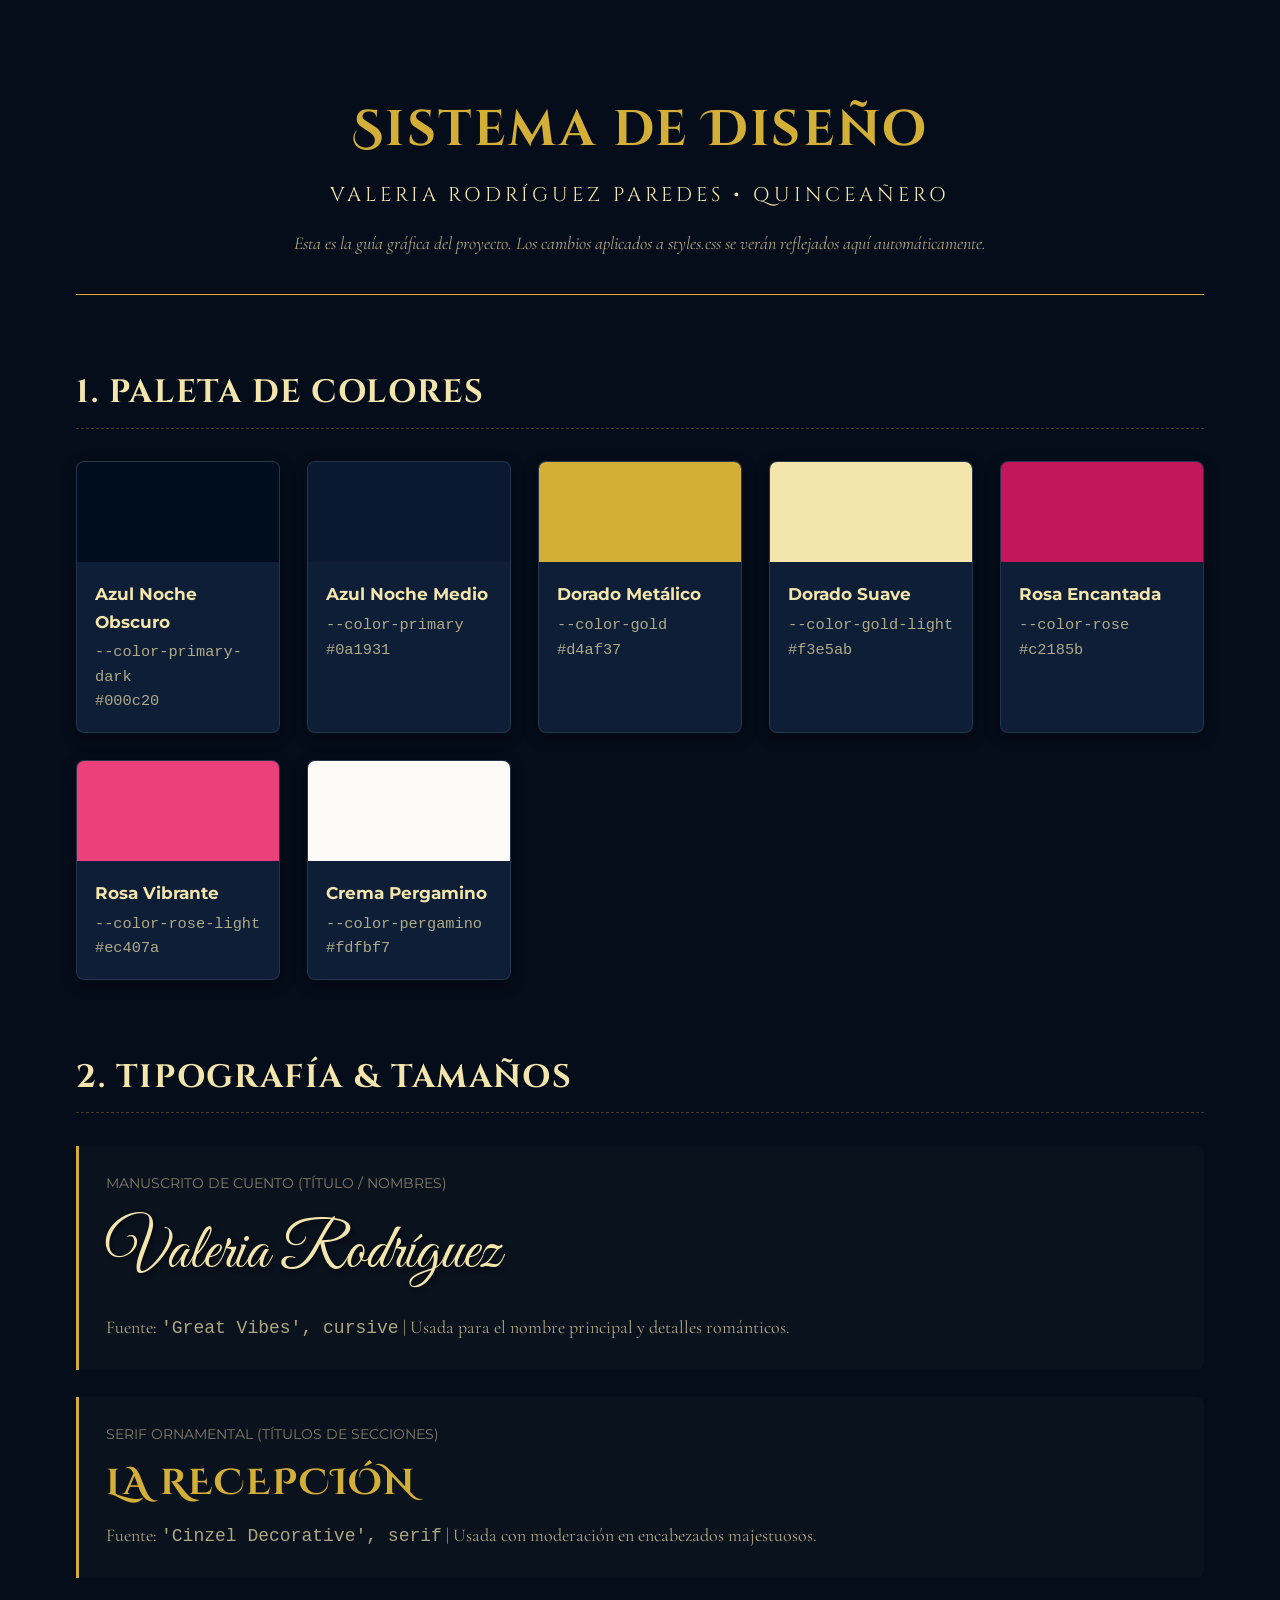
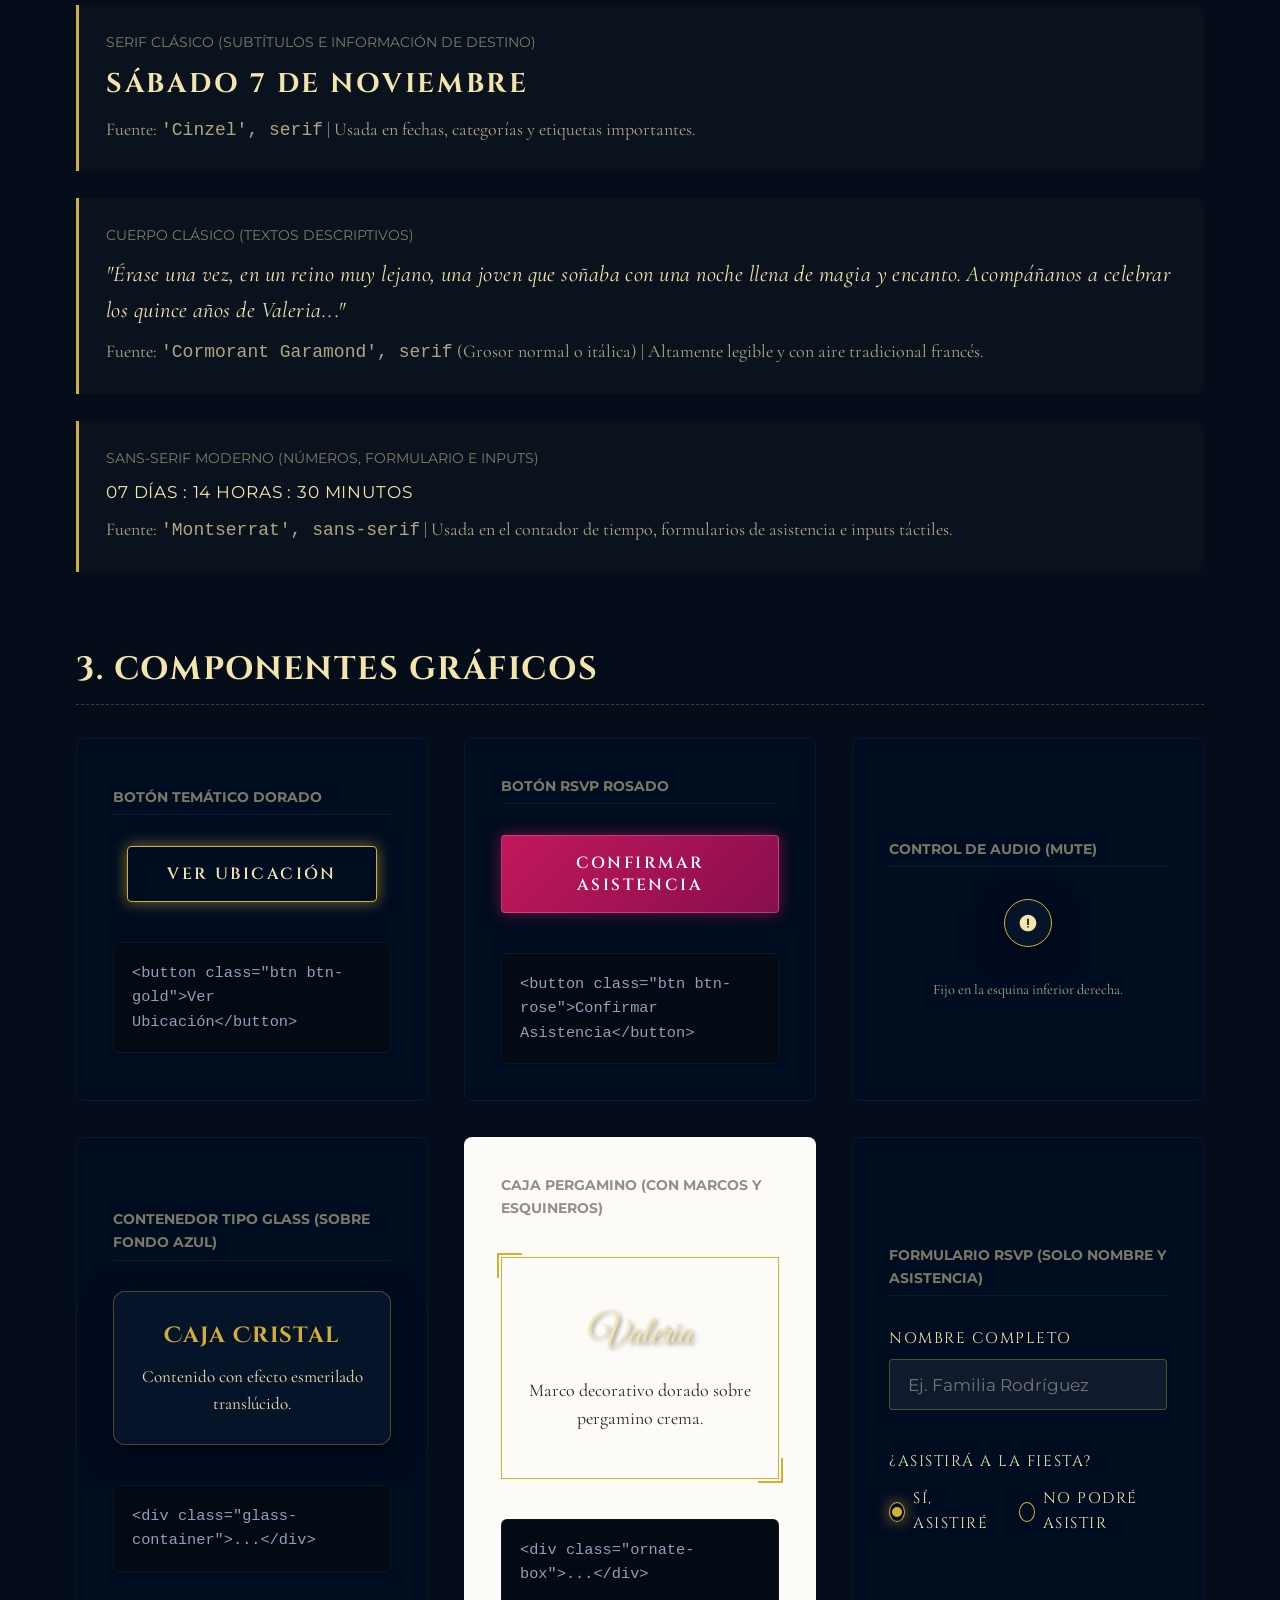
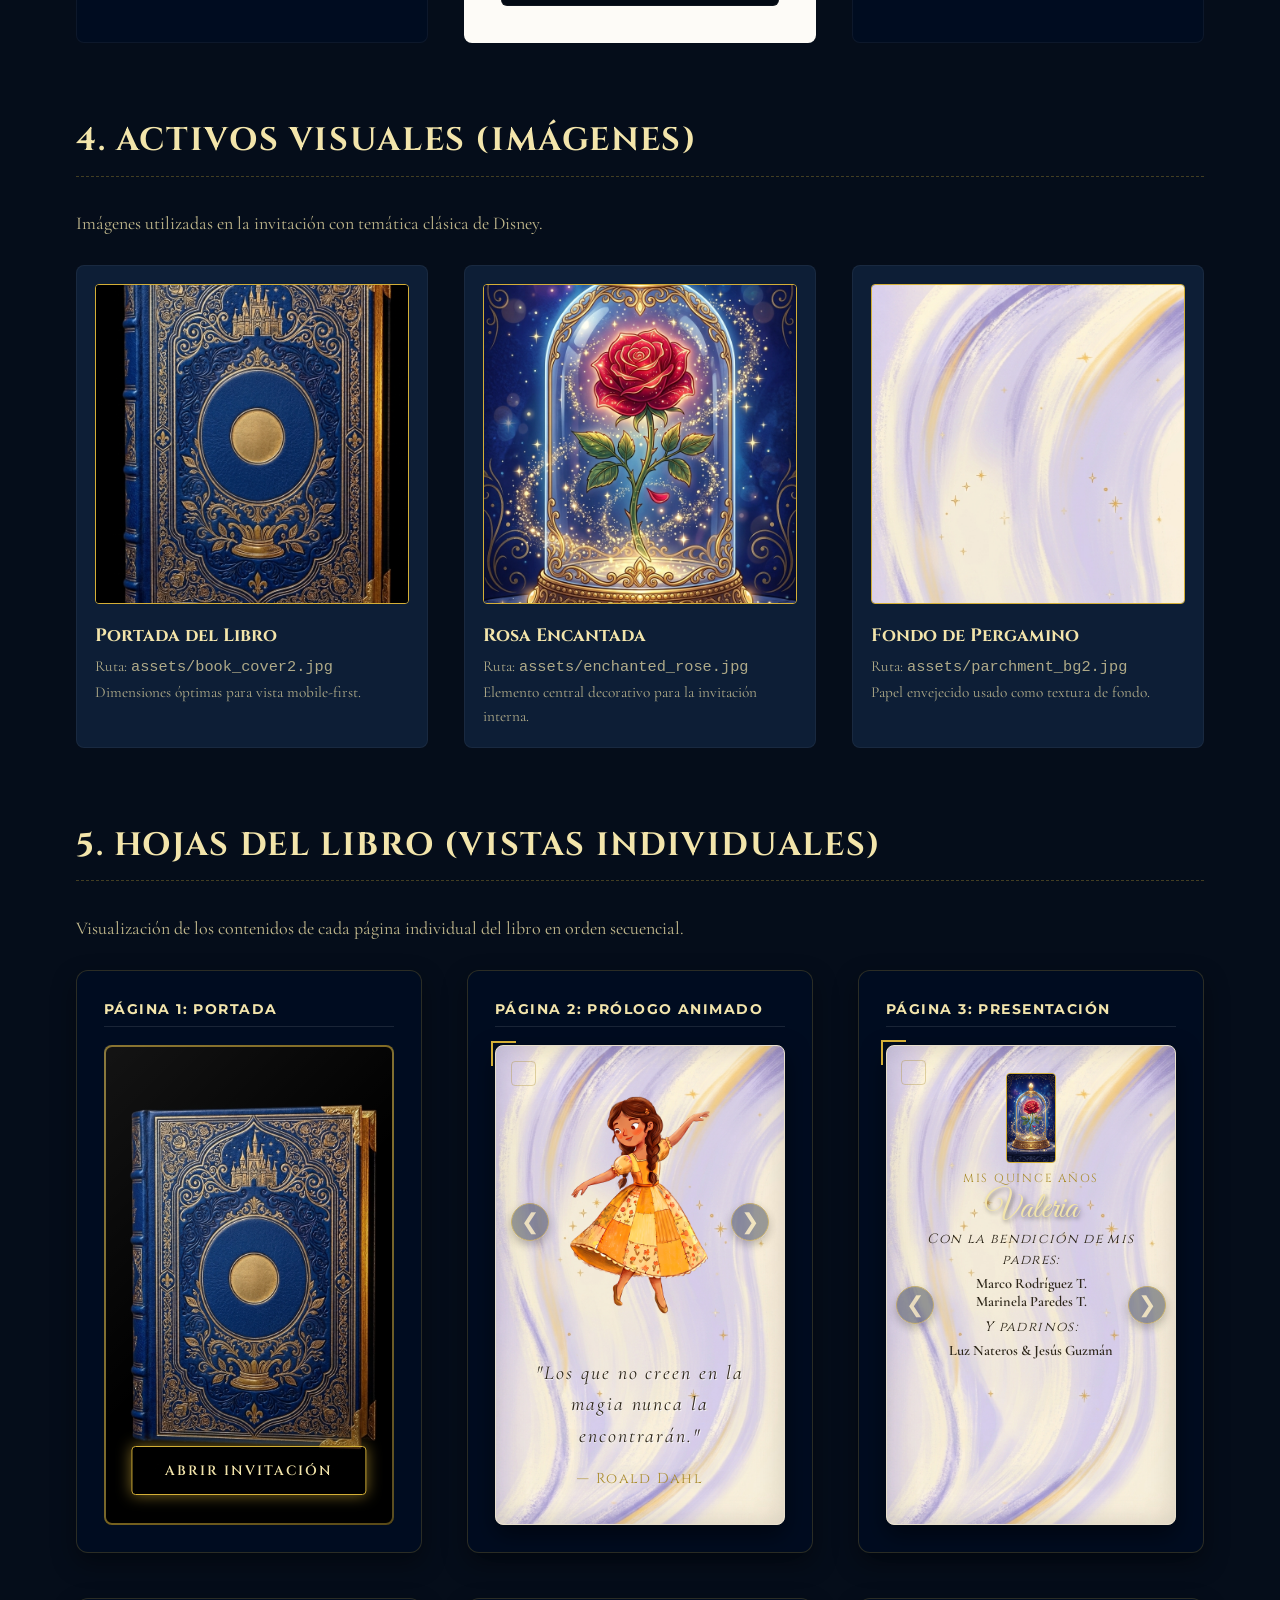
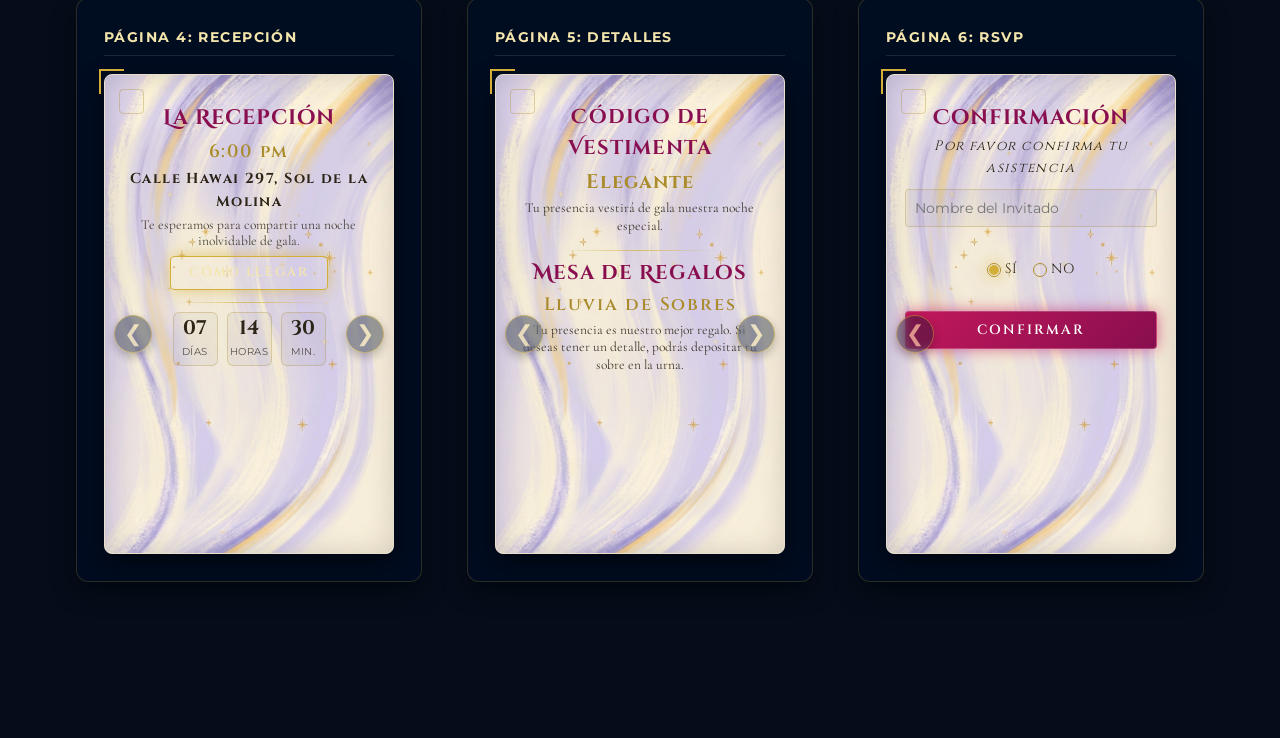
==== commit 39f94f54: "docs: actualizar design system y añadir README para portafolio" ====
--- a/design-system.html
+++ b/design-system.html
@@ -363,17 +363,23 @@
 
                 <!-- HOJA 2: PRÓLOGO -->
                 <div class="ds-page-frame">
-                    <h4>Página 2: Prólogo</h4>
+                    <h4>Página 2: Prólogo Animado</h4>
                     <div class="ds-page-container">
-                        <div class="page-content parchment-bg ornate-box" style="padding: 1.5rem 1rem;">
-                            <p class="text-serif" style="font-size: 0.7rem; letter-spacing: 0.2em; text-transform: uppercase; color: var(--color-gold-dark);">Valeria</p>
-                            <div class="gold-separator" style="margin: 0.5rem auto;"></div>
-                            <p class="text-serif text-story" style="font-size: 0.95rem; font-style: italic; margin: 1rem 0; line-height: 1.4;">
-                                "Érase una vez, en un reino muy lejano, una joven que soñaba con una noche llena de magia y encanto..."
+                        <div class="page-content parchment-bg ornate-box" style="display: flex; flex-direction: column; justify-content: center; align-items: center; padding: 2rem; position: relative;">
+                            
+                            <img src="assets/princesa_bailando.png" alt="Princesa" style="display: block; margin: 0 auto 1.5rem; max-width: 140px; height: auto;">
+                            
+                            <p class="text-serif text-story" style="font-size: 1.1rem; font-style: italic; margin-bottom: 0.8rem; line-height: 1.6; text-align: center; color: var(--color-text-dark);">
+                                "Los que no creen en la magia nunca la encontrarán."
                             </p>
-                            <div class="gold-separator" style="margin: 0.5rem auto;"></div>
-                            <p class="text-serif" style="font-size: 0.75rem; letter-spacing: 0.1em; text-transform: uppercase; color: var(--color-gold-dark);">Noviembre 7, 2026</p>
-                            <div class="page-nav"><button class="btn-nav btn-next">&#10095;</button></div>
+                            <p class="text-serif" style="font-size: 0.8rem; letter-spacing: 0.1em; color: var(--color-gold-dark); text-align: center; width: 100%;">
+                                — Roald Dahl
+                            </p>
+                            
+                            <div class="page-nav" style="position: absolute; bottom: 15px; left: 0; width: 100%; display: flex; justify-content: space-between; padding: 0 15px; opacity: 1; pointer-events: none;">
+                                <button class="btn-nav btn-prev">&#10094;</button>
+                                <button class="btn-nav btn-next">&#10095;</button>
+                            </div>
                         </div>
                     </div>
                 </div>
--- a/styles.css
+++ b/styles.css
@@ -418,7 +418,7 @@
     transform-origin: left center;
     transition: transform 0.8s cubic-bezier(0.4, 0, 0.2, 1), opacity 0.6s ease, z-index 0s linear 0.4s;
     opacity: 1;
-    pointer-events: auto;
+    pointer-events: none; /* Por defecto: ninguna página recibe eventos */
 }
 
 /* Stacking Order (Z-Index) de las páginas */
@@ -429,11 +429,16 @@
 #page-5 { z-index: 6; }
 #page-6 { z-index: 5; }
 
+/* Solo la página activa (la del tope del stack visible) puede recibir clicks */
+.page.active-page {
+    pointer-events: auto;
+}
+
 /* Transición de giro (Flipping Y + Desvanecimiento en móvil para evitar overflow) */
 .page.flipped {
     transform: rotateY(-140deg) translateX(-40px) scale(0.95);
     opacity: 0;
-    pointer-events: none;
+    pointer-events: none !important;
     z-index: 1 !important;
 }
 
@@ -475,6 +480,10 @@
     padding: 0.8rem 1.8rem;
 }
 
+.cover-trigger-btn:hover {
+    transform: translateX(-50%) translateY(-2px);
+}
+
 /* Páginas de Pergamino Internas */
 .page-content {
     width: 100%;
@@ -1040,3 +1049,89 @@
         right: 30px;
     }
 }
+
+/* Animación de la cita del prólogo (Combinada: Niebla Mágica + Resplandor Dorado) */
+.animated-quote {
+    opacity: 0;
+}
+
+.page.active-page .animated-quote {
+    opacity: 1;
+}
+
+.page.active-page .animated-quote p {
+    opacity: 0;
+    animation: blurGlowReveal 1.8s cubic-bezier(0.25, 0.46, 0.45, 0.94) forwards;
+    animation-delay: 0.8s;
+}
+
+.page.active-page .animated-quote p:nth-child(1) {
+    color: var(--color-text-dark); /* Color final */
+}
+
+.page.active-page .animated-quote p:nth-child(2) {
+    color: var(--color-gold-dark); /* Color final */
+    animation-delay: 1.4s;
+    animation-duration: 1.3s;
+}
+
+@keyframes blurGlowReveal {
+    0% {
+        filter: blur(15px) brightness(2);
+        color: var(--color-gold-light);
+        opacity: 0;
+        transform: scale(1.05) translateY(15px);
+        text-shadow: 0 0 10px rgba(212, 175, 55, 0.5);
+    }
+    40% {
+        filter: blur(4px) brightness(1.5);
+        color: var(--color-gold);
+        opacity: 1;
+        transform: scale(1.01) translateY(5px);
+        text-shadow: 0 0 15px rgba(212, 175, 55, 0.8);
+    }
+    100% {
+        filter: blur(0px) brightness(1);
+        color: inherit; /* Hereda de los nth-child */
+        opacity: 1;
+        transform: scale(1) translateY(0);
+        text-shadow: 0 0 0px rgba(212, 175, 55, 0);
+    }
+}
+
+/* Retrasar aparición de botones en el prólogo hasta que acabe la animación */
+#page-2 .page-nav {
+    opacity: 0;
+    pointer-events: none;
+}
+
+#page-2.active-page .page-nav {
+    animation: fadeInNav 1s ease forwards;
+    animation-delay: 2.7s; /* 0.8s (espera tapa) + 1.9s (duración animaciones de texto) */
+}
+
+@keyframes fadeInNav {
+    0% {
+        opacity: 0;
+        pointer-events: none;
+    }
+    100% {
+        opacity: 1;
+        pointer-events: auto;
+    }
+}
+
+/* Ilustración del prólogo */
+.prologue-illustration {
+    display: block;
+    margin: 0 auto 1.5rem;
+    max-width: 140px;
+    height: auto;
+    opacity: 0;
+    filter: drop-shadow(0 0 10px rgba(212, 175, 55, 0));
+}
+
+.page.active-page .prologue-illustration {
+    animation: blurGlowReveal 1.8s cubic-bezier(0.25, 0.46, 0.45, 0.94) forwards;
+    animation-delay: 0.6s; /* Aparece un poquito antes que el texto */
+}
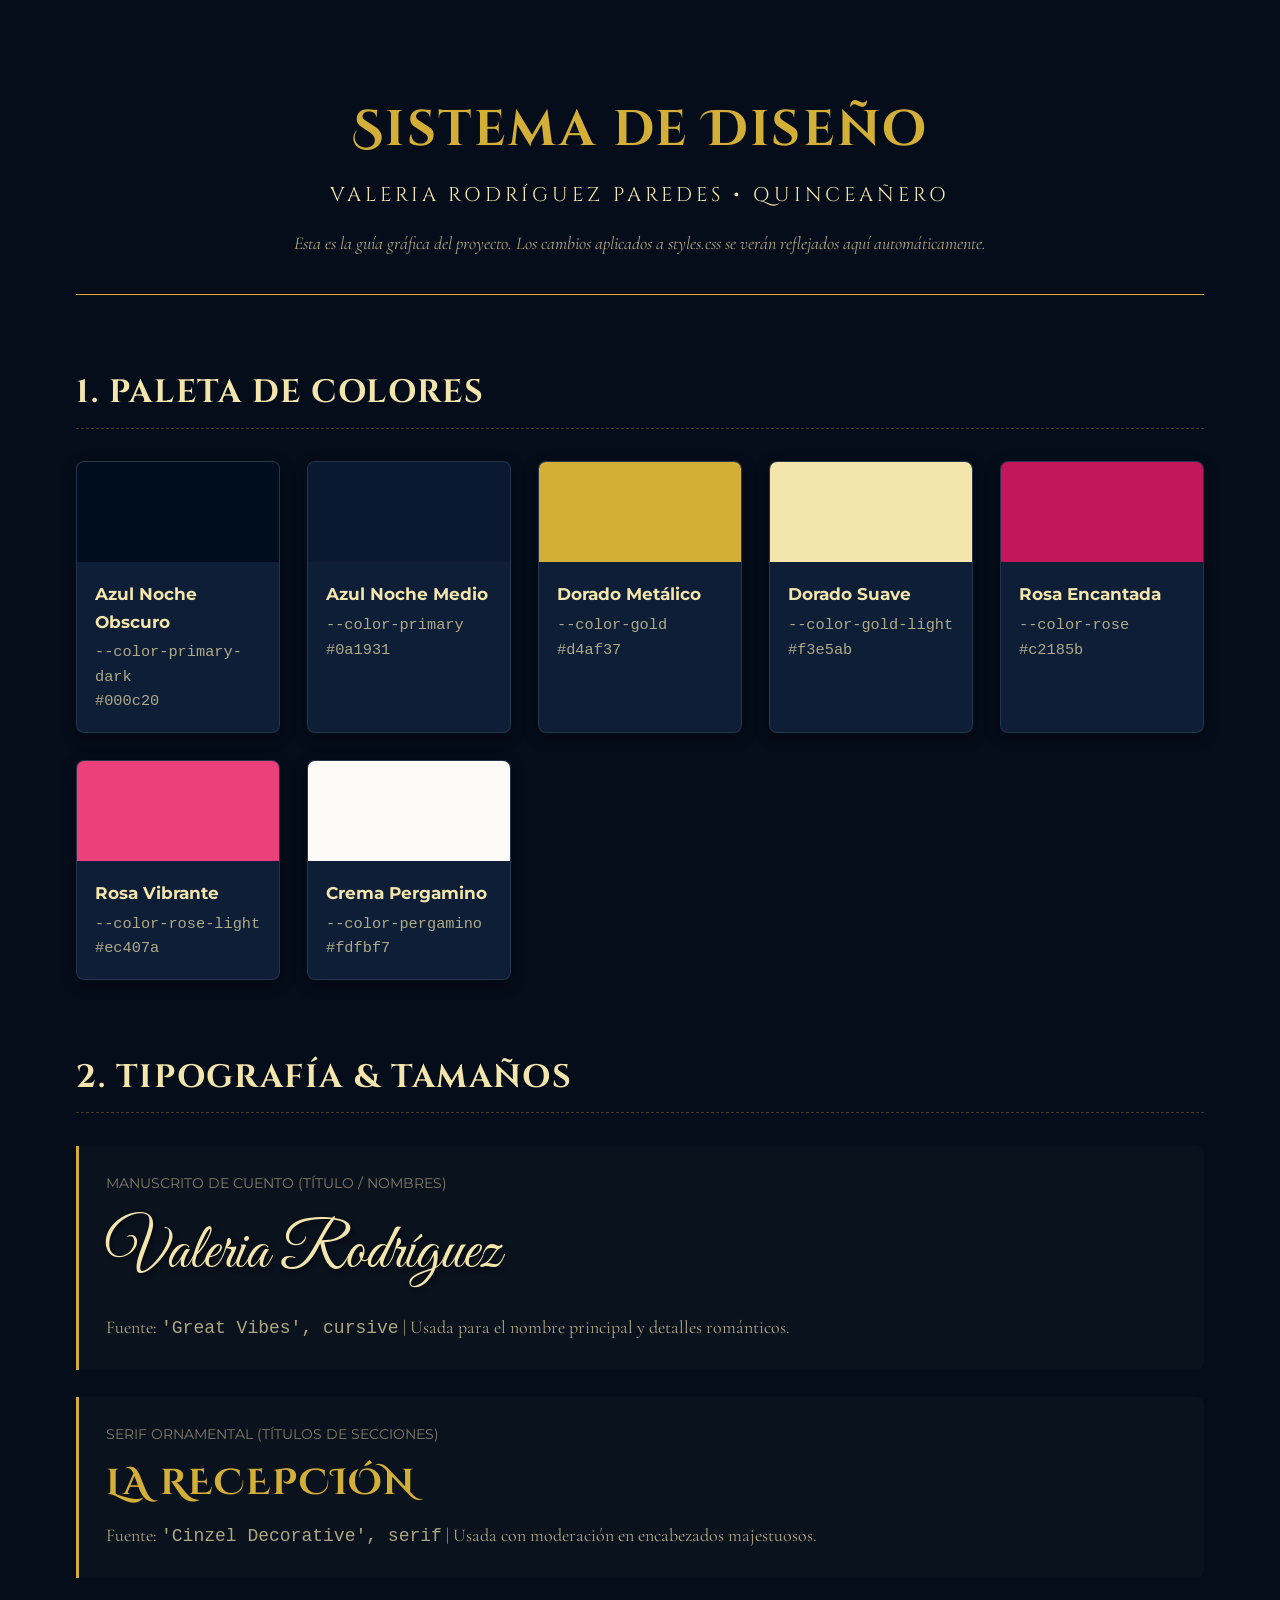
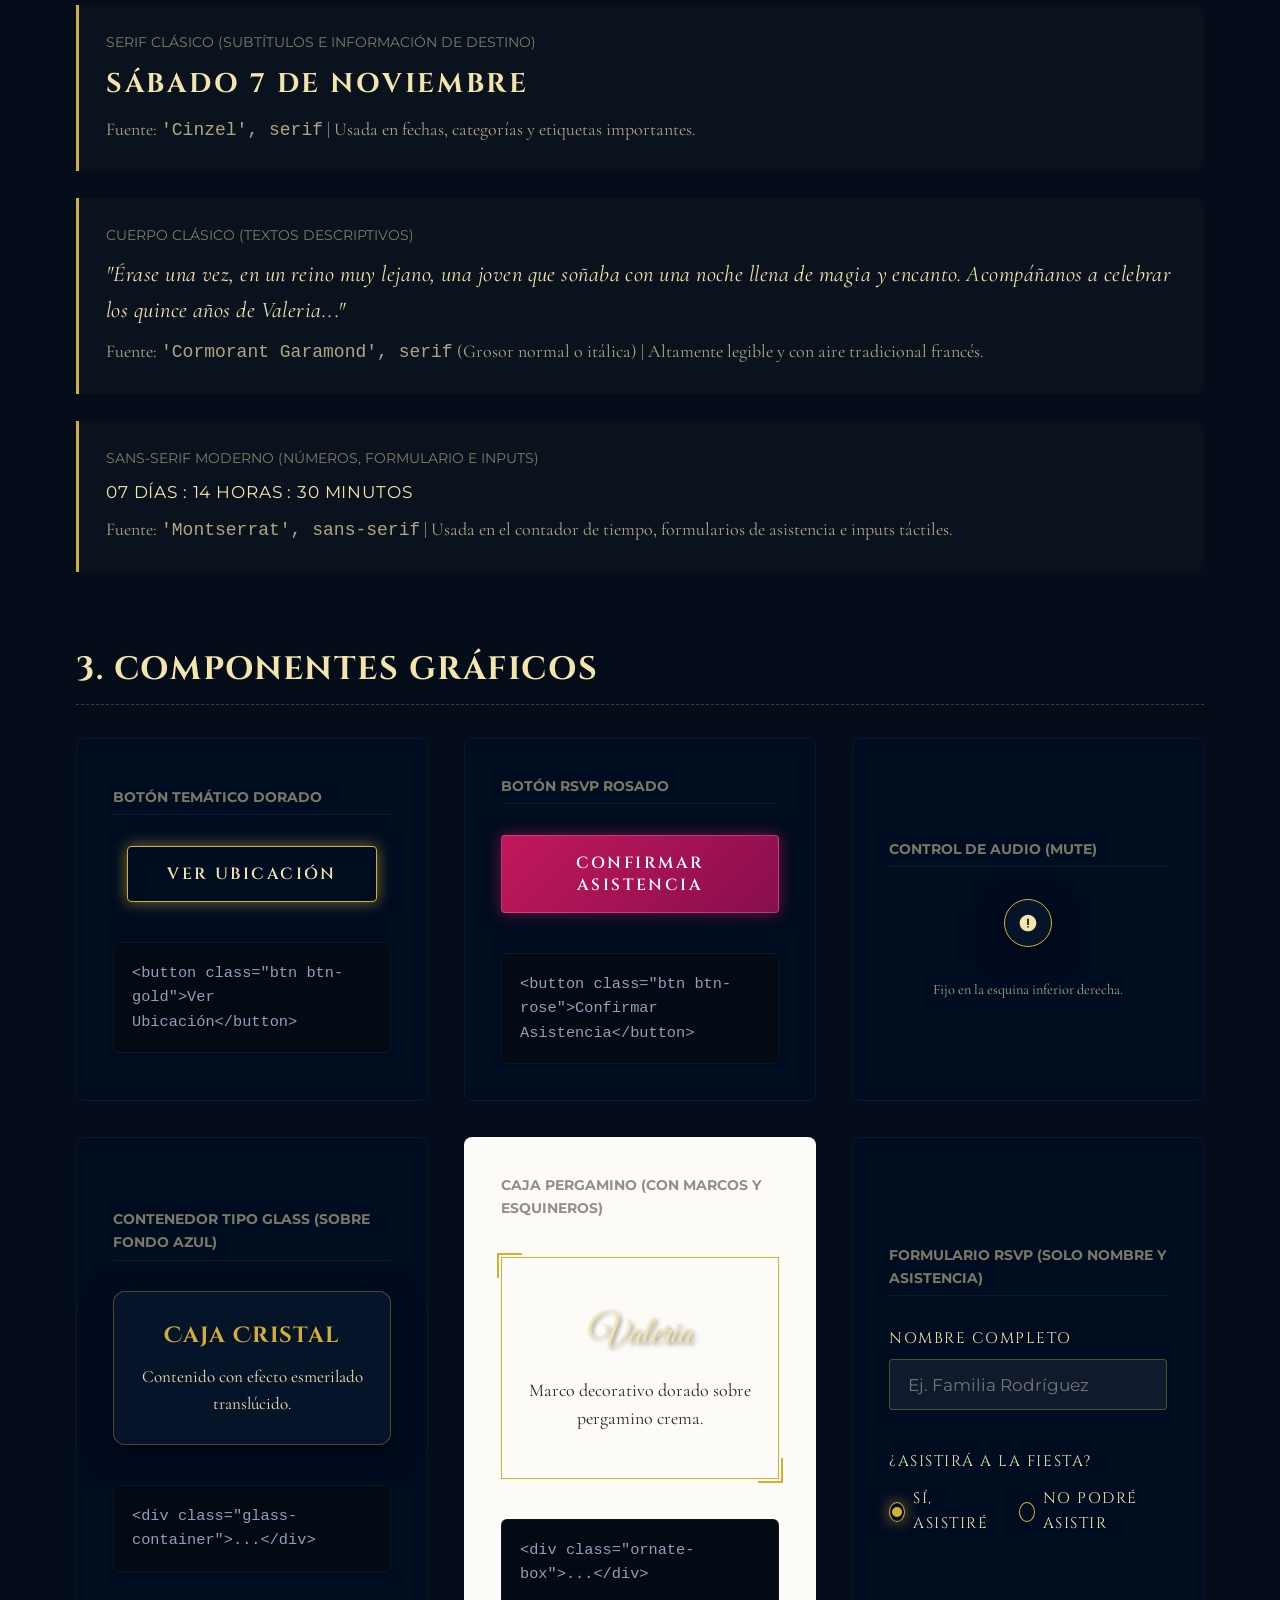
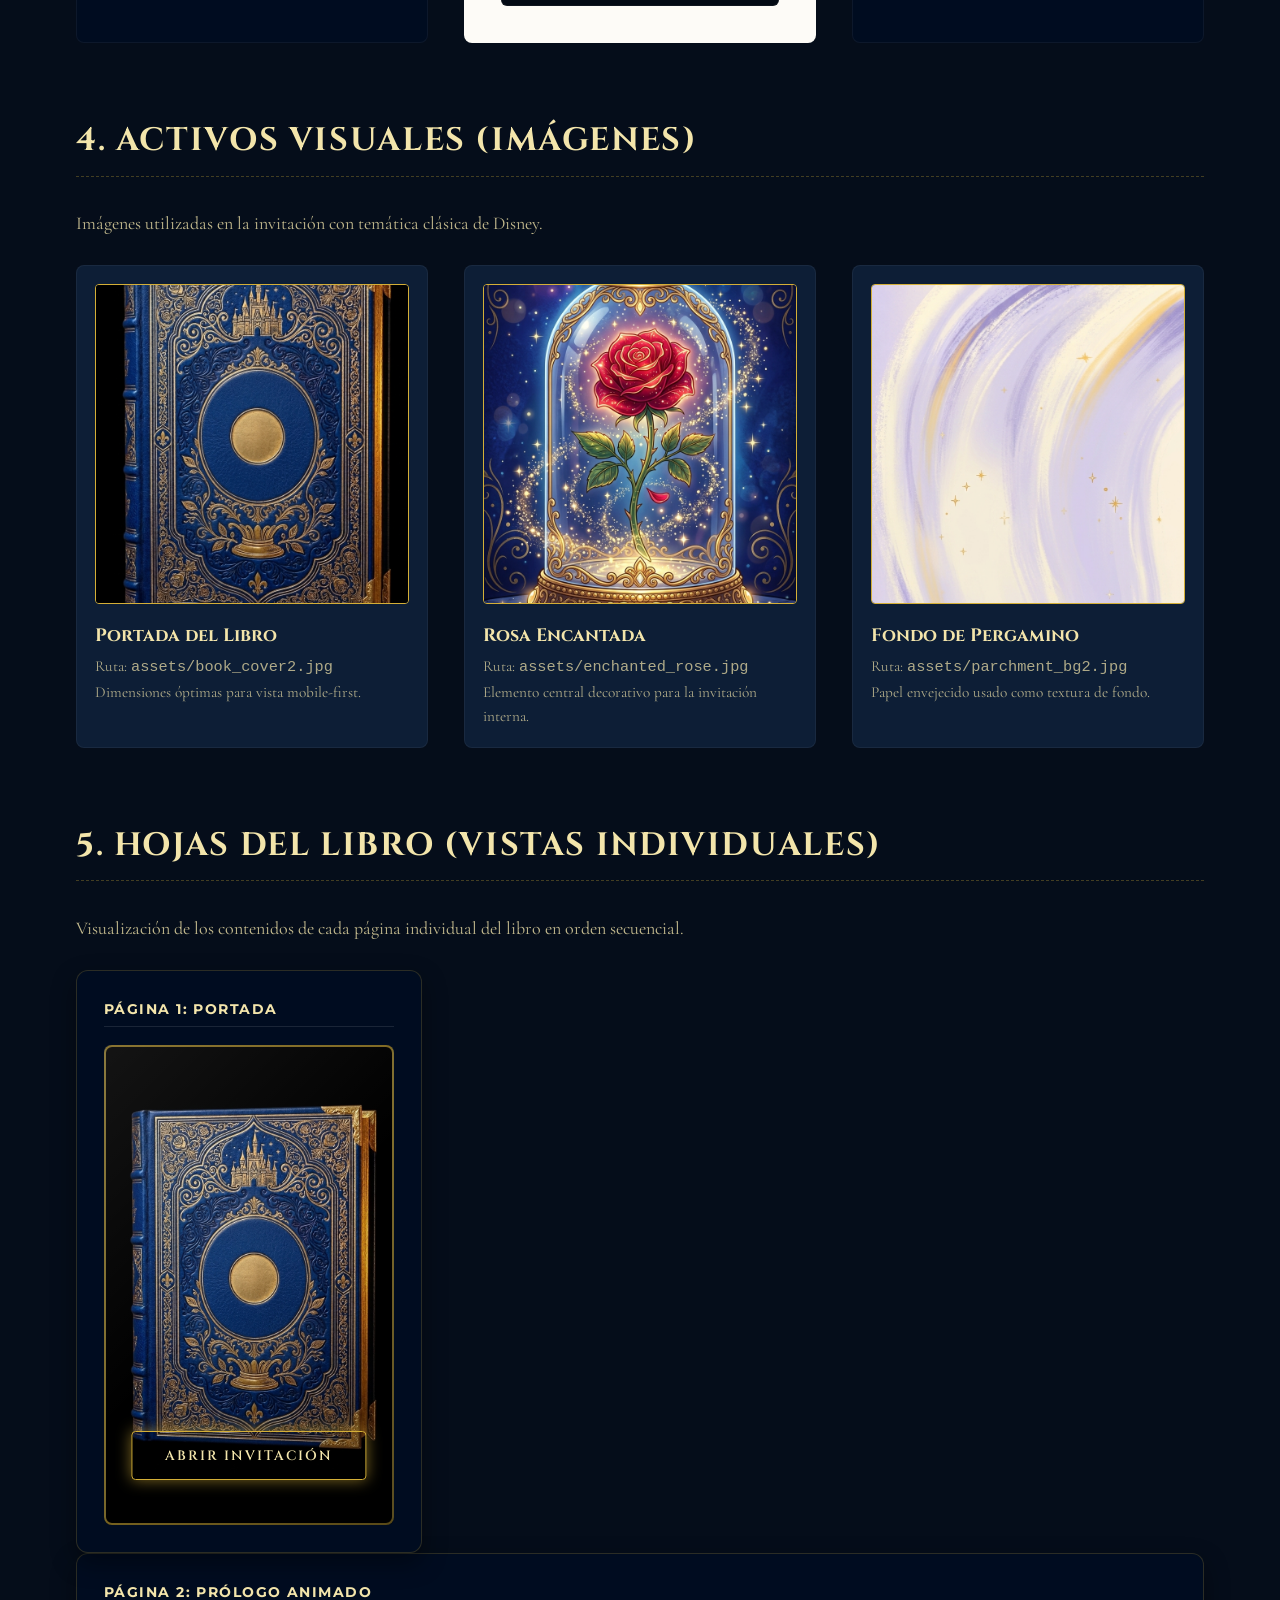
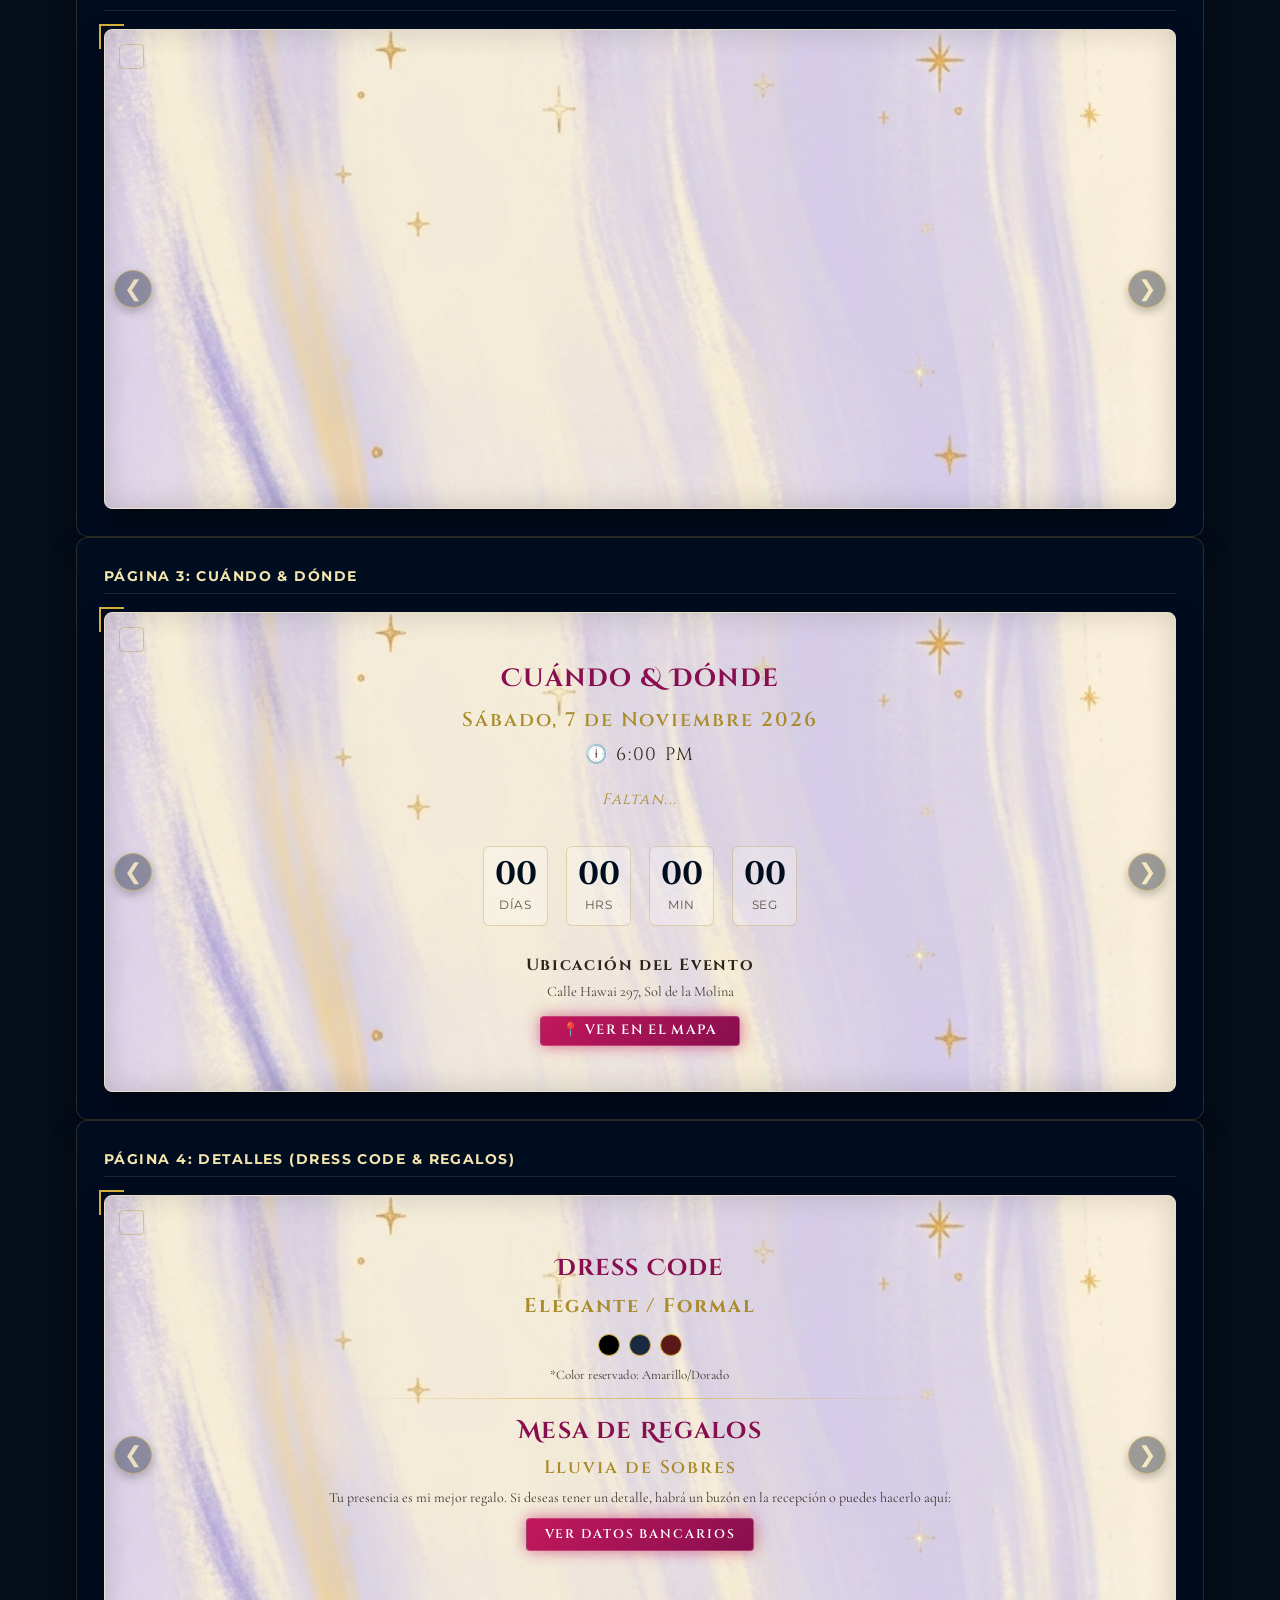
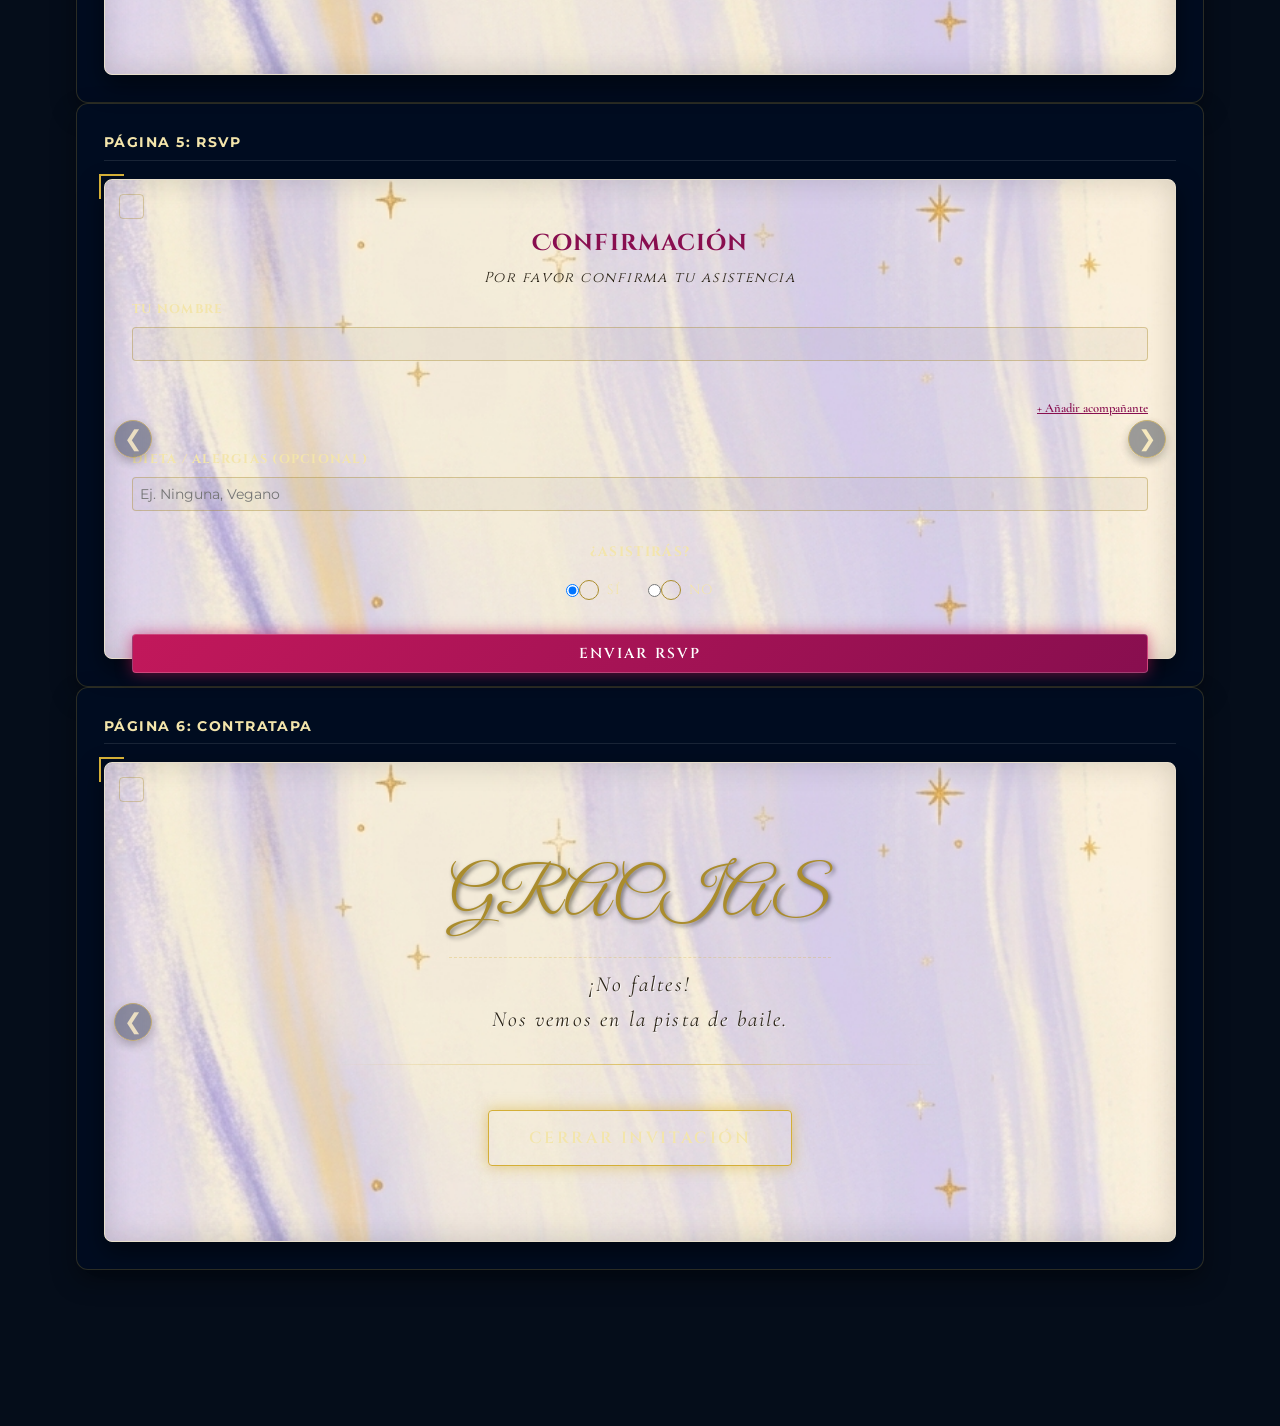
==== commit b906b114: "feat: actualizar pagina 3 (recomendaciones claude) y sincronizar design system" ====
--- a/design-system.html
+++ b/design-system.html
@@ -350,165 +350,184 @@
             <p style="opacity: 0.8; margin-bottom: 1.5rem;">Visualización de los contenidos de cada página individual del libro en orden secuencial.</p>
             
             <div class="ds-book-preview-grid">
-                
-                <!-- HOJA 1: PORTADA -->
                 <div class="ds-page-frame">
                     <h4>Página 1: Portada</h4>
                     <div class="ds-page-container">
                         <div class="page-content-front" style="background-image: url('assets/book_cover2.jpg');">
-                            <button class="btn btn-gold cover-trigger-btn" style="position: absolute; bottom: 30px;">Abrir Invitación</button>
-                        </div>
-                    </div>
-                </div>
-
-                <!-- HOJA 2: PRÓLOGO -->
+                        <!-- El botón abre el libro -->
+                        <button class="btn btn-gold cover-trigger-btn" id="btn-open">Abrir Invitación</button>
+                    </div>
+                </div>
+                    </div>
+                </div>
+
                 <div class="ds-page-frame">
                     <h4>Página 2: Prólogo Animado</h4>
                     <div class="ds-page-container">
-                        <div class="page-content parchment-bg ornate-box" style="display: flex; flex-direction: column; justify-content: center; align-items: center; padding: 2rem; position: relative;">
-                            
-                            <img src="assets/princesa_bailando.png" alt="Princesa" style="display: block; margin: 0 auto 1.5rem; max-width: 140px; height: auto;">
-                            
-                            <p class="text-serif text-story" style="font-size: 1.1rem; font-style: italic; margin-bottom: 0.8rem; line-height: 1.6; text-align: center; color: var(--color-text-dark);">
+                        <div class="page-content parchment-bg ornate-box" style="display: flex; flex-direction: column; justify-content: center; align-items: center; padding: 2rem;">
+                        <div class="animated-quote">
+                            <img src="assets/princesa_bailando.png" alt="Princesa" class="prologue-illustration">
+                            <p class="text-serif text-story" style="font-size: 1.3rem; font-style: italic; margin-bottom: 1rem; line-height: 1.6; text-align: center; ">
                                 "Los que no creen en la magia nunca la encontrarán."
                             </p>
-                            <p class="text-serif" style="font-size: 0.8rem; letter-spacing: 0.1em; color: var(--color-gold-dark); text-align: center; width: 100%;">
+                            <p class="text-serif" style="font-size: 0.9rem; letter-spacing: 0.1em; text-align: center; width: 100%;">
                                 — Roald Dahl
                             </p>
+                        </div>
+                        
+                        <div class="page-nav">
+                            <button class="btn-nav btn-prev">&#10094;</button>
+                            <button class="btn-nav btn-next">&#10095;</button>
+                        </div>
+                    </div>
+                    </div>
+                </div>
+
+                <div class="ds-page-frame">
+                    <h4>Página 3: Cuándo & Dónde</h4>
+                    <div class="ds-page-container">
+                        <div class="page-content parchment-bg ornate-box" style="display: flex; flex-direction: column; justify-content: center;">
+                        <h3 class="text-serif-dec" style="font-size: 1.4rem; color: var(--color-rose-dark); margin-bottom: 0.4rem;">Cuándo &amp; Dónde</h3>
+                        
+                        <p class="text-serif" style="font-size: 1.1rem; font-weight: 600; color: var(--color-gold-dark); margin-bottom: 0.2rem;">Sábado, 7 de Noviembre 2026</p>
+                        <p class="text-serif" style="font-size: 1rem; margin-bottom: 1rem;">🕕 6:00 PM</p>
+                        
+                        <p class="text-serif" style="font-size: 0.85rem; font-style: italic; color: var(--color-gold-dark); margin-bottom: 0.4rem;">Faltan...</p>
+                        <div class="countdown-container" id="countdown" style="margin-bottom: 1.5rem;">
+                            <div class="countdown-box">
+                                <span class="countdown-val" id="days">00</span><span class="countdown-lbl">Días</span>
+                            </div>
+                            <div class="countdown-box">
+                                <span class="countdown-val" id="hours">00</span><span class="countdown-lbl">Hrs</span>
+                            </div>
+                            <div class="countdown-box">
+                                <span class="countdown-val" id="minutes">00</span><span class="countdown-lbl">Min</span>
+                            </div>
+                            <div class="countdown-box">
+                                <span class="countdown-val" id="seconds">00</span><span class="countdown-lbl">Seg</span>
+                            </div>
+                        </div>
+                        
+                        <p class="text-serif" style="font-size: 0.9rem; font-weight: bold; margin-bottom: 0.2rem;">Ubicación del Evento</p>
+                        <p style="font-size: 0.8rem; opacity: 0.85; max-width: 90%; margin: 0 auto 0.8rem; line-height: 1.3;">
+                            Calle Hawai 297, Sol de la Molina
+                        </p>
+                        <a href="https://www.google.com/maps/search/?api=1&query=Calle+Hawai+297,+Sol+de+la+Molina" target="_blank" rel="noopener" class="btn btn-rose" style="padding: 0.5rem 1.2rem; font-size: 0.75rem; letter-spacing: 0.1em; margin-bottom: 0.5rem;">📍 Ver en el Mapa</a>
+                        
+                        <div class="page-nav">
+                            <button class="btn-nav btn-prev">&#10094;</button>
+                            <button class="btn-nav btn-next">&#10095;</button>
+                        </div>
+                    </div>
+                    </div>
+                </div>
+
+                <div class="ds-page-frame">
+                    <h4>Página 4: Detalles (Dress Code & Regalos)</h4>
+                    <div class="ds-page-container">
+                        <div class="page-content parchment-bg ornate-box">
+                        <div style="margin-top: 0.5rem; width: 100%;">
+                            <h3 class="text-serif-dec" style="font-size: 1.3rem; color: var(--color-rose-dark); margin-bottom: 0.2rem;">Dress Code</h3>
+                            <p class="text-serif" style="font-size: 1.1rem; font-weight: 700; color: var(--color-gold-dark); letter-spacing: 0.1em;">Elegante / Formal</p>
+                            <div style="display: flex; justify-content: center; gap: 0.5rem; margin: 0.6rem 0;">
+                                <div style="width: 22px; height: 22px; border-radius: 50%; background: #000; border: 1px solid var(--color-gold);" title="Negro"></div>
+                                <div style="width: 22px; height: 22px; border-radius: 50%; background: #1a2942; border: 1px solid var(--color-gold);" title="Azul Noche"></div>
+                                <div style="width: 22px; height: 22px; border-radius: 50%; background: #5a1818; border: 1px solid var(--color-gold);" title="Vino"></div>
+                            </div>
+                            <p style="font-size: 0.72rem; opacity: 0.9; line-height: 1.3; max-width: 90%; margin: 0 auto;">
+                                *Color reservado: Amarillo/Dorado
+                            </p>
+                        </div>
+                        
+                        <div class="gold-separator" style="margin: 0.8rem auto;"></div>
+                        
+                        <div style="width: 100%;">
+                            <h3 class="text-serif-dec" style="font-size: 1.3rem; color: var(--color-rose-dark); margin-bottom: 0.2rem;">Mesa de Regalos</h3>
+                            <p class="text-serif" style="font-size: 1rem; font-weight: 600; color: var(--color-gold-dark);">Lluvia de Sobres</p>
+                            <p style="font-size: 0.78rem; opacity: 0.9; line-height: 1.3; max-width: 90%; margin: 0.3rem auto 0.6rem;">
+                                Tu presencia es mi mejor regalo. Si deseas tener un detalle, habrá un buzón en la recepción o puedes hacerlo aquí:
+                            </p>
+                            <button class="btn btn-rose" style="padding: 0.4rem 1rem; font-size: 0.7rem;" onclick="alert('Aquí puedes enlazar tu cuenta bancaria o QR.')">Ver Datos Bancarios</button>
+                        </div>
+                        
+                        <div class="page-nav">
+                            <button class="btn-nav btn-prev">&#10094;</button>
+                            <button class="btn-nav btn-next">&#10095;</button>
+                        </div>
+                    </div>
+                    </div>
+                </div>
+
+                <div class="ds-page-frame">
+                    <h4>Página 5: RSVP</h4>
+                    <div class="ds-page-container">
+                        <div class="page-content parchment-bg ornate-box">
+                        <h3 class="text-serif-dec" style="font-size: 1.3rem; color: var(--color-rose-dark); margin-bottom: 0.2rem;">Confirmación</h3>
+                        <p class="text-serif" style="font-size: 0.8rem; font-style: italic; margin-bottom: 0.6rem; ">
+                            Por favor confirma tu asistencia
+                        </p>
+                        
+                        <form id="rsvp-form" class="rsvp-form" style="width: 100%; text-align: left;">
+                            <div class="form-group" style="margin-bottom: 0.5rem;">
+                                <label style="font-size: 0.7rem; font-weight: bold; ">Tu Nombre</label>
+                                <input type="text" id="guest-name" class="form-input" style="padding: 0.4rem; font-size: 0.8rem; background: rgba(0,0,0,0.03); border-color: rgba(170,140,44,0.4); " required>
+                            </div>
                             
-                            <div class="page-nav" style="position: absolute; bottom: 15px; left: 0; width: 100%; display: flex; justify-content: space-between; padding: 0 15px; opacity: 1; pointer-events: none;">
-                                <button class="btn-nav btn-prev">&#10094;</button>
-                                <button class="btn-nav btn-next">&#10095;</button>
-                            </div>
-                        </div>
-                    </div>
-                </div>
-
-                <!-- HOJA 3: BIENVENIDA Y PADRES -->
+                            <div class="form-group" style="margin-bottom: 0.5rem; display: none;" id="companion-field">
+                                <label style="font-size: 0.7rem; font-weight: bold; ">Acompañante(s)</label>
+                                <input type="text" id="companion-name" class="form-input" style="padding: 0.4rem; font-size: 0.8rem; background: rgba(0,0,0,0.03); border-color: rgba(170,140,44,0.4); " placeholder="Nombre(s)">
+                            </div>
+                            <div style="text-align: right; margin-bottom: 0.4rem;">
+                                <span id="add-companion-btn" style="font-size: 0.7rem; color: var(--color-rose-dark); cursor: pointer; text-decoration: underline; font-weight: 600;">+ Añadir acompañante</span>
+                            </div>
+                            
+                            <div class="form-group" style="margin-bottom: 0.5rem;">
+                                <label style="font-size: 0.7rem; font-weight: bold; ">Dieta / Alergias (Opcional)</label>
+                                <input type="text" id="diet-req" class="form-input" style="padding: 0.4rem; font-size: 0.8rem; background: rgba(0,0,0,0.03); border-color: rgba(170,140,44,0.4); " placeholder="Ej. Ninguna, Vegano">
+                            </div>
+                            
+                            <div class="form-group" style="margin-bottom: 0.6rem; text-align: center;">
+                                <label style="font-size: 0.75rem; font-weight: bold; margin-bottom: 0.2rem; display: block; ">¿Asistirás?</label>
+                                <div class="radio-group" style="justify-content: center;">
+                                    <label class="radio-label" style="font-size: 0.75rem; "><input type="radio" name="attendance" value="si" required checked><span class="radio-custom" style="border-color: var(--color-gold-dark);"></span> Sí</label>
+                                    <label class="radio-label" style="font-size: 0.75rem; "><input type="radio" name="attendance" value="no" required><span class="radio-custom" style="border-color: var(--color-gold-dark);"></span> No</label>
+                                </div>
+                            </div>
+                            
+                            <button type="submit" class="btn btn-rose" id="submit-btn" style="padding: 0.5rem; font-size: 0.8rem; width: 100%; border-radius: 4px;">Enviar RSVP</button>
+                            
+                            <div id="rsvp-success" class="form-message success" style="display:none; font-size: 0.7rem; padding: 0.4rem;">¡Gracias por confirmar!</div>
+                            <div id="rsvp-error" class="form-message error" style="display:none; font-size: 0.7rem; padding: 0.4rem;">Error al enviar.</div>
+                        </form>
+                        
+                        <div class="page-nav">
+                            <button class="btn-nav btn-prev">&#10094;</button>
+                            <button class="btn-nav btn-next">&#10095;</button>
+                        </div>
+                    </div>
+                    </div>
+                </div>
+
                 <div class="ds-page-frame">
-                    <h4>Página 3: Presentación</h4>
+                    <h4>Página 6: Contratapa</h4>
                     <div class="ds-page-container">
-                        <div class="page-content parchment-bg ornate-box" style="padding: 1.5rem 1rem;">
-                            <img src="assets/enchanted_rose.jpg" alt="Rosa Encantada" style="width: 50px; height: 90px; object-fit: cover; border-radius: 4px; border: 1px solid var(--color-gold); margin-bottom: 0.4rem;">
-                            <p class="text-serif" style="font-size: 0.65rem; letter-spacing: 0.15em; text-transform: uppercase; color: var(--color-gold-dark);">Mis Quince Años</p>
-                            <h1 class="text-cursive" style="font-size: 2rem; margin: 0.1rem 0; line-height: 1;">Valeria</h1>
-                            <p class="text-serif" style="font-size: 0.75rem; font-style: italic; margin-bottom: 0.2rem;">Con la bendición de mis padres:</p>
-                            <div style="font-size: 0.8rem; font-weight: 600; line-height: 1.2; margin-bottom: 0.4rem;">
-                                <p>Marco Rodríguez T.</p>
-                                <p>Marinela Paredes T.</p>
-                            </div>
-                            <p class="text-serif" style="font-size: 0.75rem; font-style: italic; margin-bottom: 0.2rem;">Y padrinos:</p>
-                            <div style="font-size: 0.8rem; font-weight: 600; line-height: 1.2;">
-                                <p>Luz Nateros & Jesús Guzmán</p>
-                            </div>
-                            <div class="page-nav" style="margin-top: auto;">
-                                <button class="btn-nav btn-prev">&#10094;</button>
-                                <button class="btn-nav btn-next">&#10095;</button>
-                            </div>
-                        </div>
-                    </div>
-                </div>
-
-                <!-- HOJA 4: RECEPCIÓN Y CUENTA REGRESIVA -->
-                <div class="ds-page-frame">
-                    <h4>Página 4: Recepción</h4>
-                    <div class="ds-page-container">
-                        <div class="page-content parchment-bg ornate-box" style="padding: 1.5rem 1rem;">
-                            <h3 class="text-serif-dec" style="font-size: 1.15rem; color: var(--color-rose-dark); margin-bottom: 0.2rem;">La Recepción</h3>
-                            <p class="text-serif" style="font-size: 1rem; font-weight: 600; color: var(--color-gold-dark);">6:00 pm</p>
-                            <p class="text-serif" style="font-size: 0.8rem; font-weight: bold; margin-bottom: 0.2rem;">Calle Hawai 297, Sol de la Molina</p>
-                            <p style="font-size: 0.75rem; opacity: 0.85; max-width: 95%; margin-bottom: 0.4rem; line-height: 1.2;">
-                                Te esperamos para compartir una noche inolvidable de gala.
-                            </p>
-                            <button class="btn btn-gold" style="padding: 0.4rem 1rem; font-size: 0.7rem; margin-bottom: 0.4rem;">Cómo llegar</button>
-                            <div class="gold-separator" style="margin: 0.3rem auto;"></div>
-                            
-                            <!-- Countdown Simulado -->
-                            <div class="countdown-container" style="gap: 0.5rem; margin-top: 0.2rem;">
-                                <div class="countdown-box" style="min-width: 45px; padding: 0.3rem 0.1rem; background: rgba(0,0,0,0.03);">
-                                    <span class="countdown-val" style="font-size: 1.1rem; color: var(--color-text-dark);">07</span>
-                                    <span class="countdown-lbl" style="font-size: 0.55rem;">Días</span>
-                                </div>
-                                <div class="countdown-box" style="min-width: 45px; padding: 0.3rem 0.1rem; background: rgba(0,0,0,0.03);">
-                                    <span class="countdown-val" style="font-size: 1.1rem; color: var(--color-text-dark);">14</span>
-                                    <span class="countdown-lbl" style="font-size: 0.55rem;">Horas</span>
-                                </div>
-                                <div class="countdown-box" style="min-width: 45px; padding: 0.3rem 0.1rem; background: rgba(0,0,0,0.03);">
-                                    <span class="countdown-val" style="font-size: 1.1rem; color: var(--color-text-dark);">30</span>
-                                    <span class="countdown-lbl" style="font-size: 0.55rem;">Min.</span>
-                                </div>
-                            </div>
-                            
-                            <div class="page-nav" style="margin-top: auto;">
-                                <button class="btn-nav btn-prev">&#10094;</button>
-                                <button class="btn-nav btn-next">&#10095;</button>
-                            </div>
-                        </div>
-                    </div>
-                </div>
-
-                <!-- HOJA 5: VESTIMENTA Y REGALOS -->
-                <div class="ds-page-frame">
-                    <h4>Página 5: Detalles</h4>
-                    <div class="ds-page-container">
-                        <div class="page-content parchment-bg ornate-box" style="padding: 1.5rem 1rem;">
-                            <div style="width: 100%;">
-                                <h3 class="text-serif-dec" style="font-size: 1.1rem; color: var(--color-rose-dark); margin-bottom: 0.1rem;">Código de Vestimenta</h3>
-                                <p class="text-serif" style="font-size: 1.1rem; font-weight: 700; color: var(--color-gold-dark); letter-spacing: 0.05em;">Elegante</p>
-                                <p style="font-size: 0.75rem; opacity: 0.9; line-height: 1.3; max-width: 95%; margin: 0.1rem auto 0.4rem;">
-                                    Tu presencia vestirá de gala nuestra noche especial.
-                                </p>
-                            </div>
-                            <div class="gold-separator" style="margin: 0.4rem auto;"></div>
-                            <div style="width: 100%;">
-                                <h3 class="text-serif-dec" style="font-size: 1.1rem; color: var(--color-rose-dark); margin-bottom: 0.1rem;">Mesa de Regalos</h3>
-                                <p class="text-serif" style="font-size: 1rem; font-weight: 600; color: var(--color-gold-dark);">Lluvia de Sobres</p>
-                                <p style="font-size: 0.75rem; opacity: 0.9; line-height: 1.3; max-width: 95%; margin: 0.1rem auto 0.2rem;">
-                                    Tu presencia es nuestro mejor regalo. Si deseas tener un detalle, podrás depositar tu sobre en la urna.
-                                </p>
-                            </div>
-                            <div class="page-nav" style="margin-top: auto;">
-                                <button class="btn-nav btn-prev">&#10094;</button>
-                                <button class="btn-nav btn-next">&#10095;</button>
-                            </div>
-                        </div>
-                    </div>
-                </div>
-
-                <!-- HOJA 6: CONFIRMACIÓN -->
-                <div class="ds-page-frame">
-                    <h4>Página 6: RSVP</h4>
-                    <div class="ds-page-container">
-                        <div class="page-content parchment-bg ornate-box" style="padding: 1.5rem 1rem;">
-                            <h3 class="text-serif-dec" style="font-size: 1.15rem; color: var(--color-rose-dark); margin-bottom: 0.1rem;">Confirmación</h3>
-                            <p class="text-serif" style="font-size: 0.75rem; font-style: italic; margin-bottom: 0.5rem; color: var(--color-text-dark);">
-                                Por favor confirma tu asistencia
-                            </p>
-                            <form class="rsvp-form" style="width: 100%; pointer-events: none;">
-                                <div class="form-group" style="margin-bottom: 0.5rem;">
-                                    <input type="text" class="form-input" style="font-size: 0.8rem; padding: 0.5rem; background: rgba(0,0,0,0.03); border-color: rgba(170,140,44,0.3);" placeholder="Nombre del Invitado" readonly>
-                                </div>
-                                <div class="form-group" style="margin-bottom: 0.5rem;">
-                                    <div class="radio-group" style="justify-content: center; margin-top: 0.1rem; gap: 0.8rem;">
-                                        <label class="radio-label" style="font-size: 0.75rem; color: var(--color-text-dark);">
-                                            <input type="radio" name="attendance-ds" class="radio-input" checked disabled>
-                                            <span class="radio-custom" style="width: 14px; height: 14px; margin-right: 4px; border-color: var(--color-gold-dark);"></span> Sí
-                                        </label>
-                                        <label class="radio-label" style="font-size: 0.75rem; color: var(--color-text-dark);">
-                                            <input type="radio" name="attendance-ds" class="radio-input" disabled>
-                                            <span class="radio-custom" style="width: 14px; height: 14px; margin-right: 4px; border-color: var(--color-gold-dark);"></span> No
-                                        </label>
-                                    </div>
-                                </div>
-                                <button class="btn btn-rose" style="padding: 0.5rem; font-size: 0.75rem; width: 100%; border-radius: 4px;">Confirmar</button>
-                            </form>
-                            <div class="page-nav" style="margin-top: auto;">
-                                <button class="btn-nav btn-prev">&#10094;</button>
-                            </div>
-                        </div>
-                    </div>
-                </div>
-
+                        <div class="page-content parchment-bg ornate-box" style="display: flex; flex-direction: column; justify-content: center; align-items: center;">
+                        <h2 class="text-cursive" style="font-size: 3.5rem; color: var(--color-gold-dark); margin-bottom: 0.5rem;">Gracias</h2>
+                        <p class="text-serif text-story" style="font-size: 1.2rem; font-style: italic; max-width: 80%; text-align: center; ">
+                            ¡No faltes!<br>Nos vemos en la pista de baile.
+                        </p>
+                        <div class="gold-separator" style="margin: 1.5rem auto;"></div>
+                        <button class="btn btn-gold" id="btn-close-book" style="margin-top: 1rem;">Cerrar Invitación</button>
+                        
+                        <div class="page-nav">
+                            <button class="btn-nav btn-prev">&#10094;</button>
+                        </div>
+             
+            </div>
+        </div>
+    </div>           </div>
+                    </div>
+                </div>
             </div>
         </section>
 
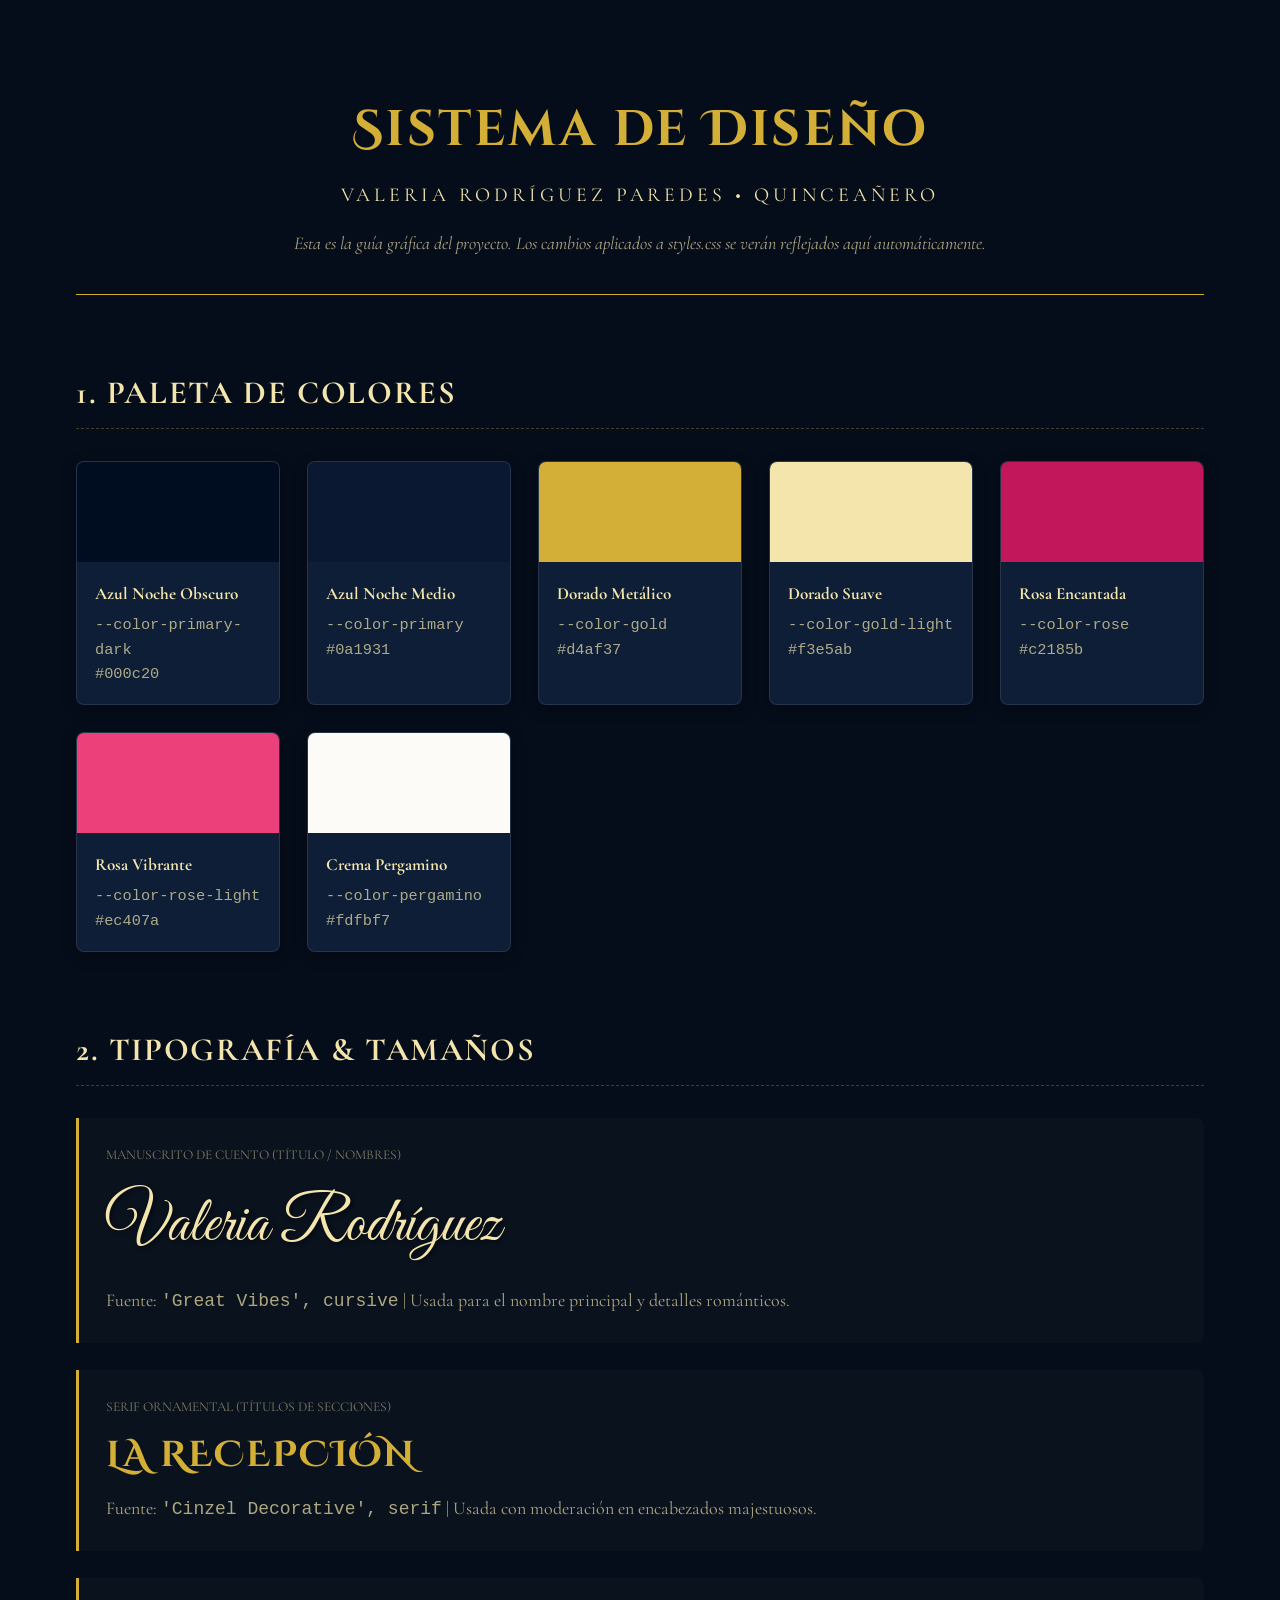
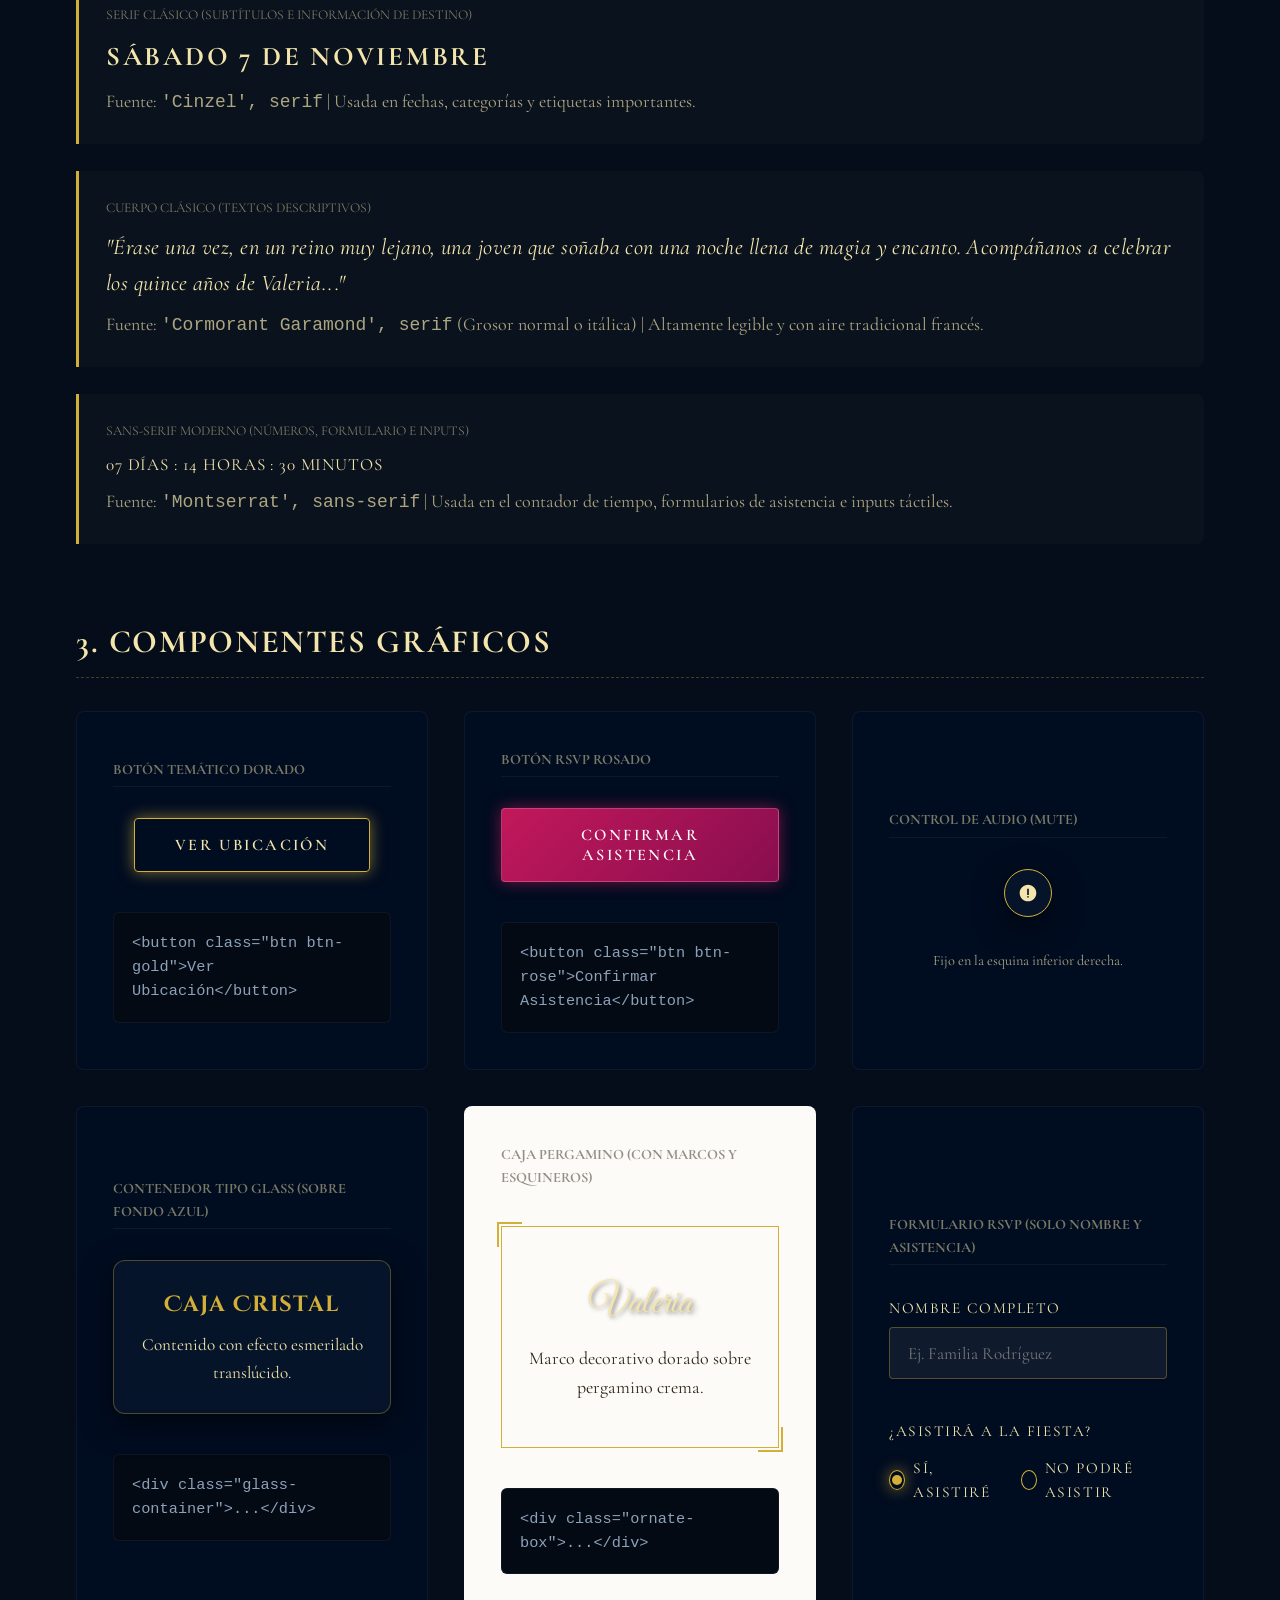
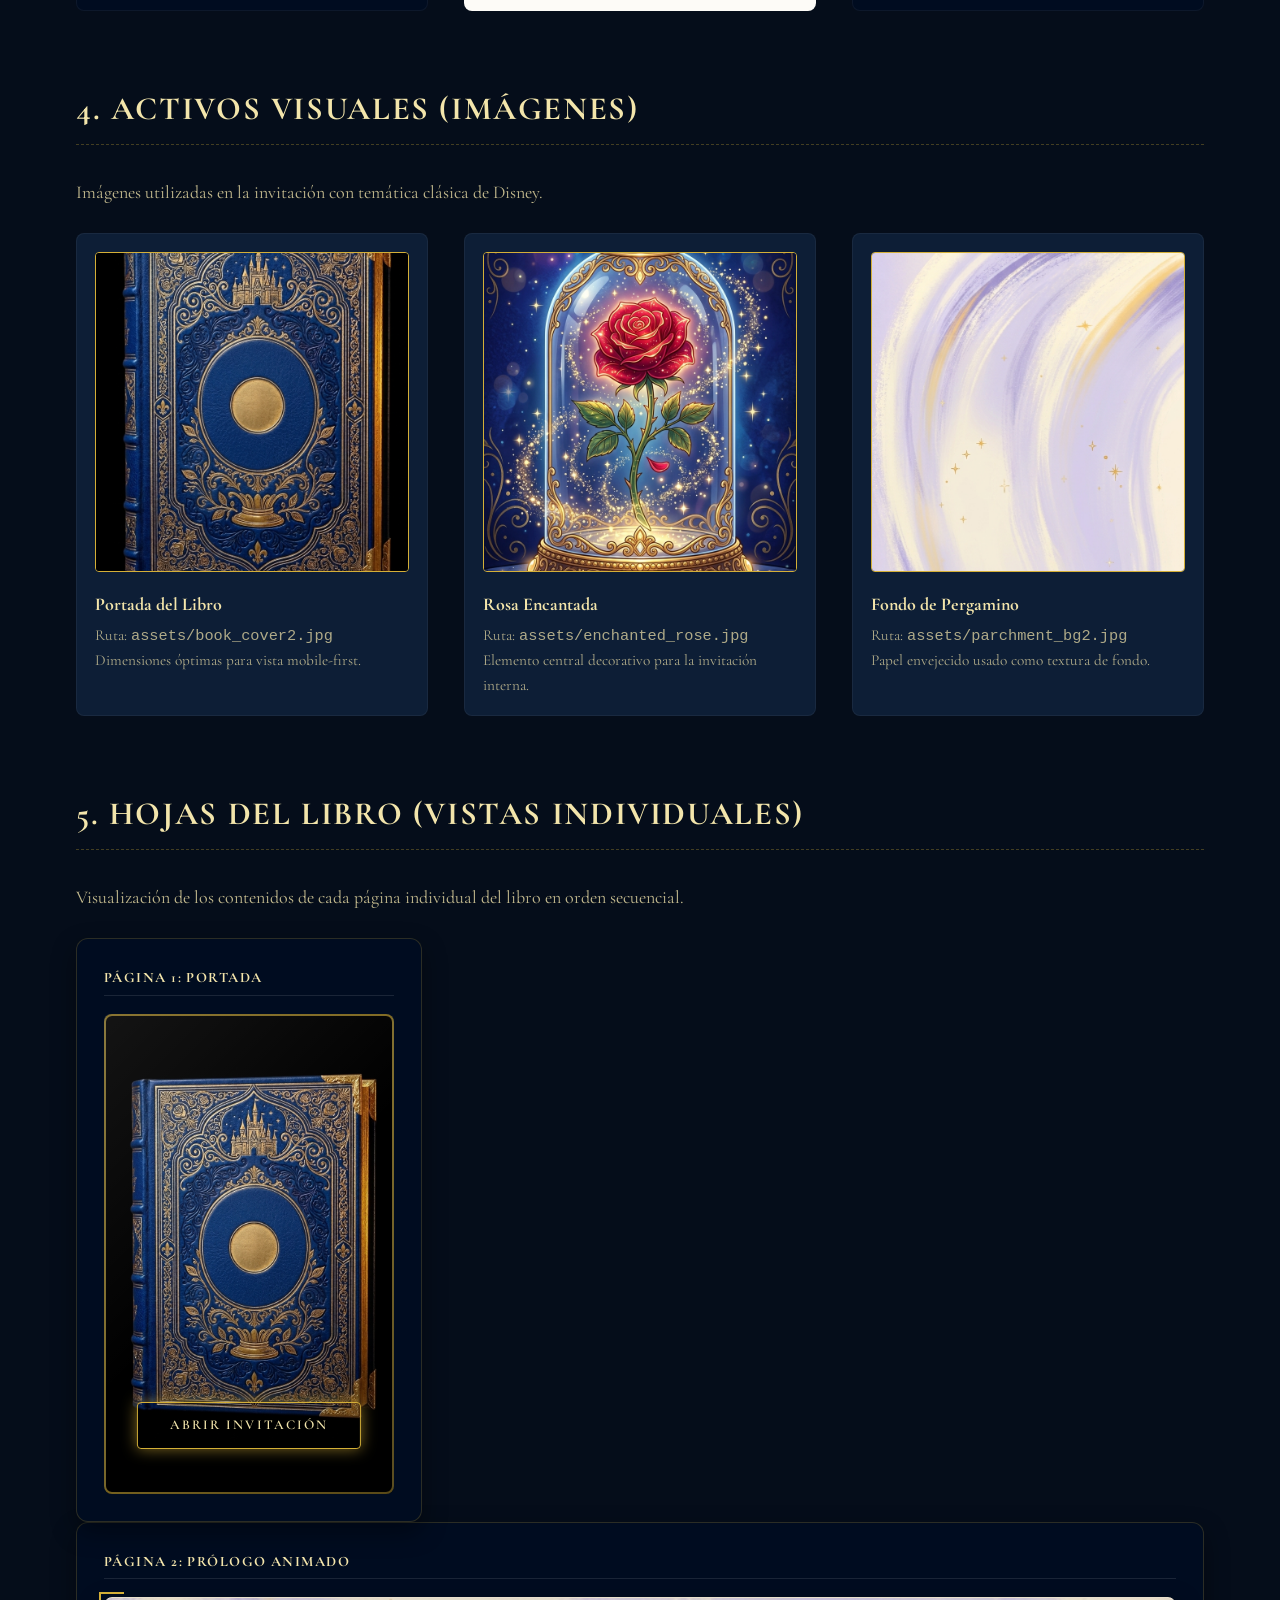
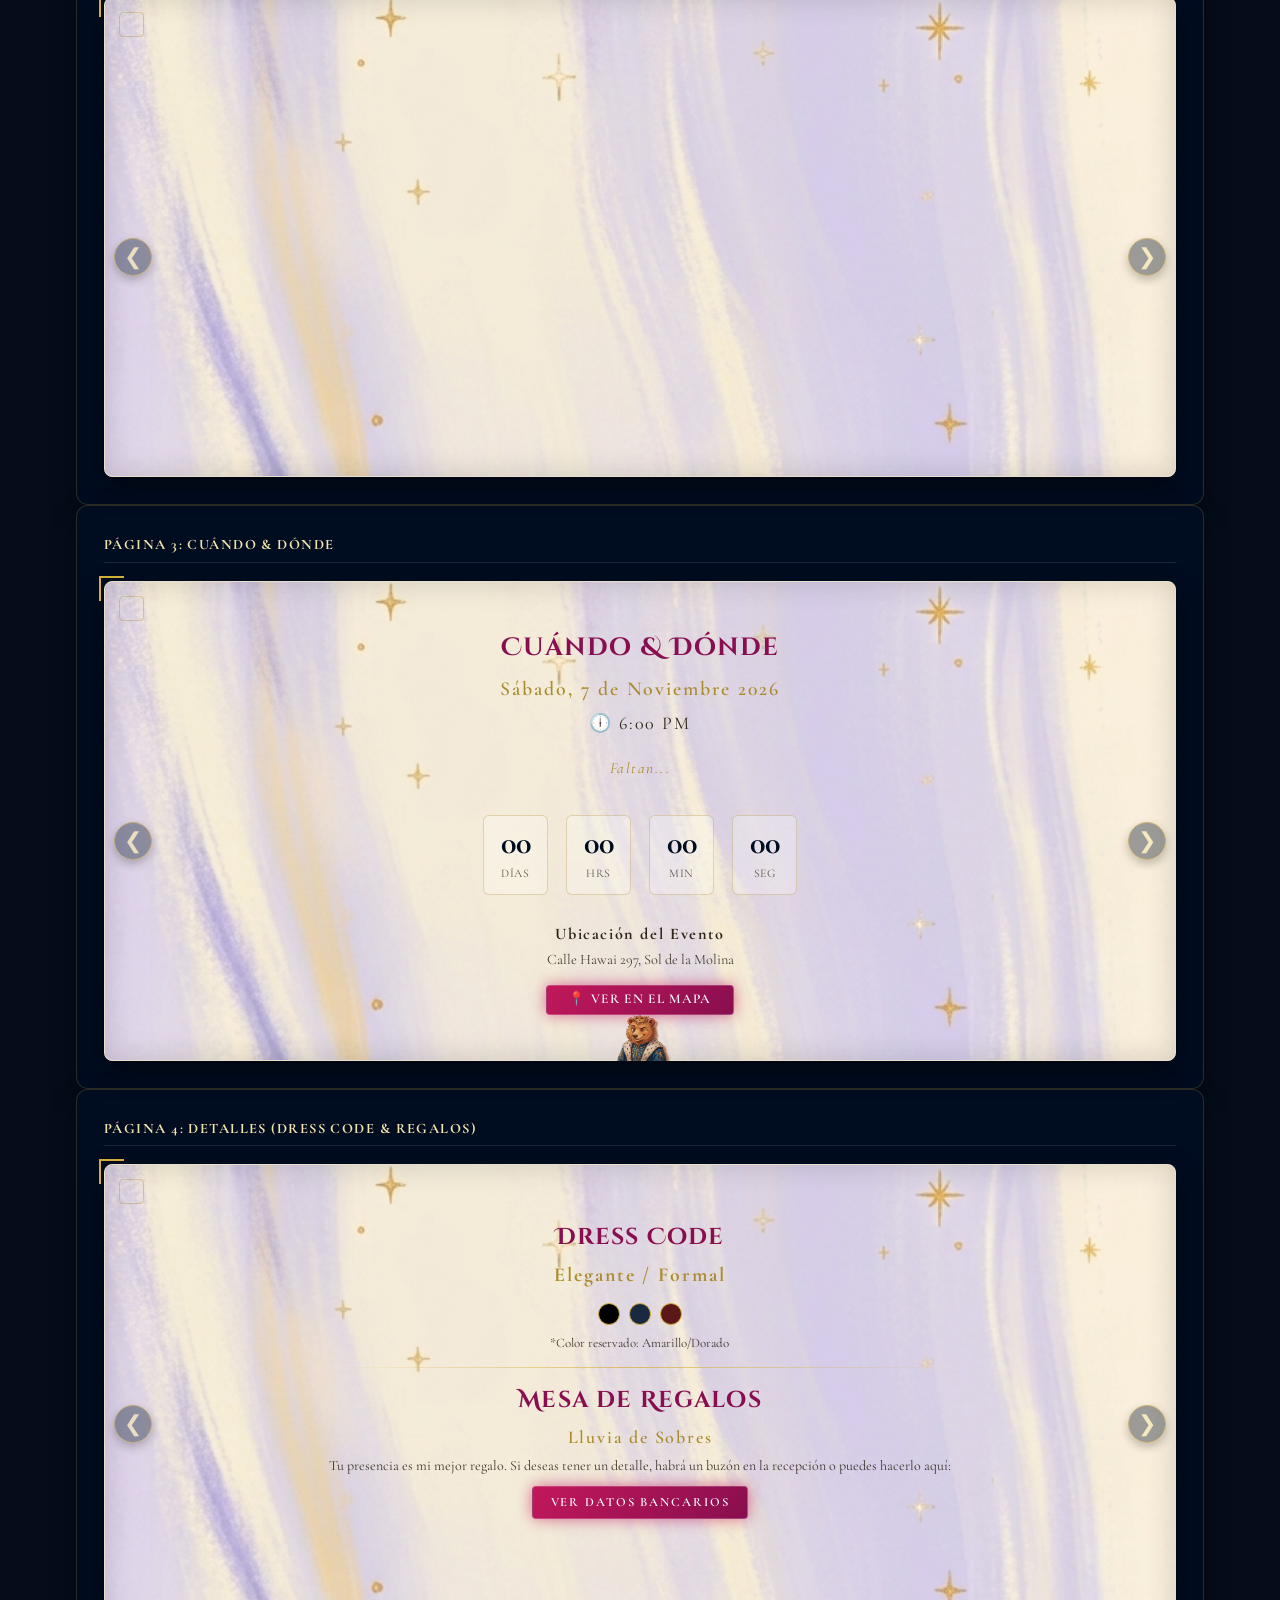
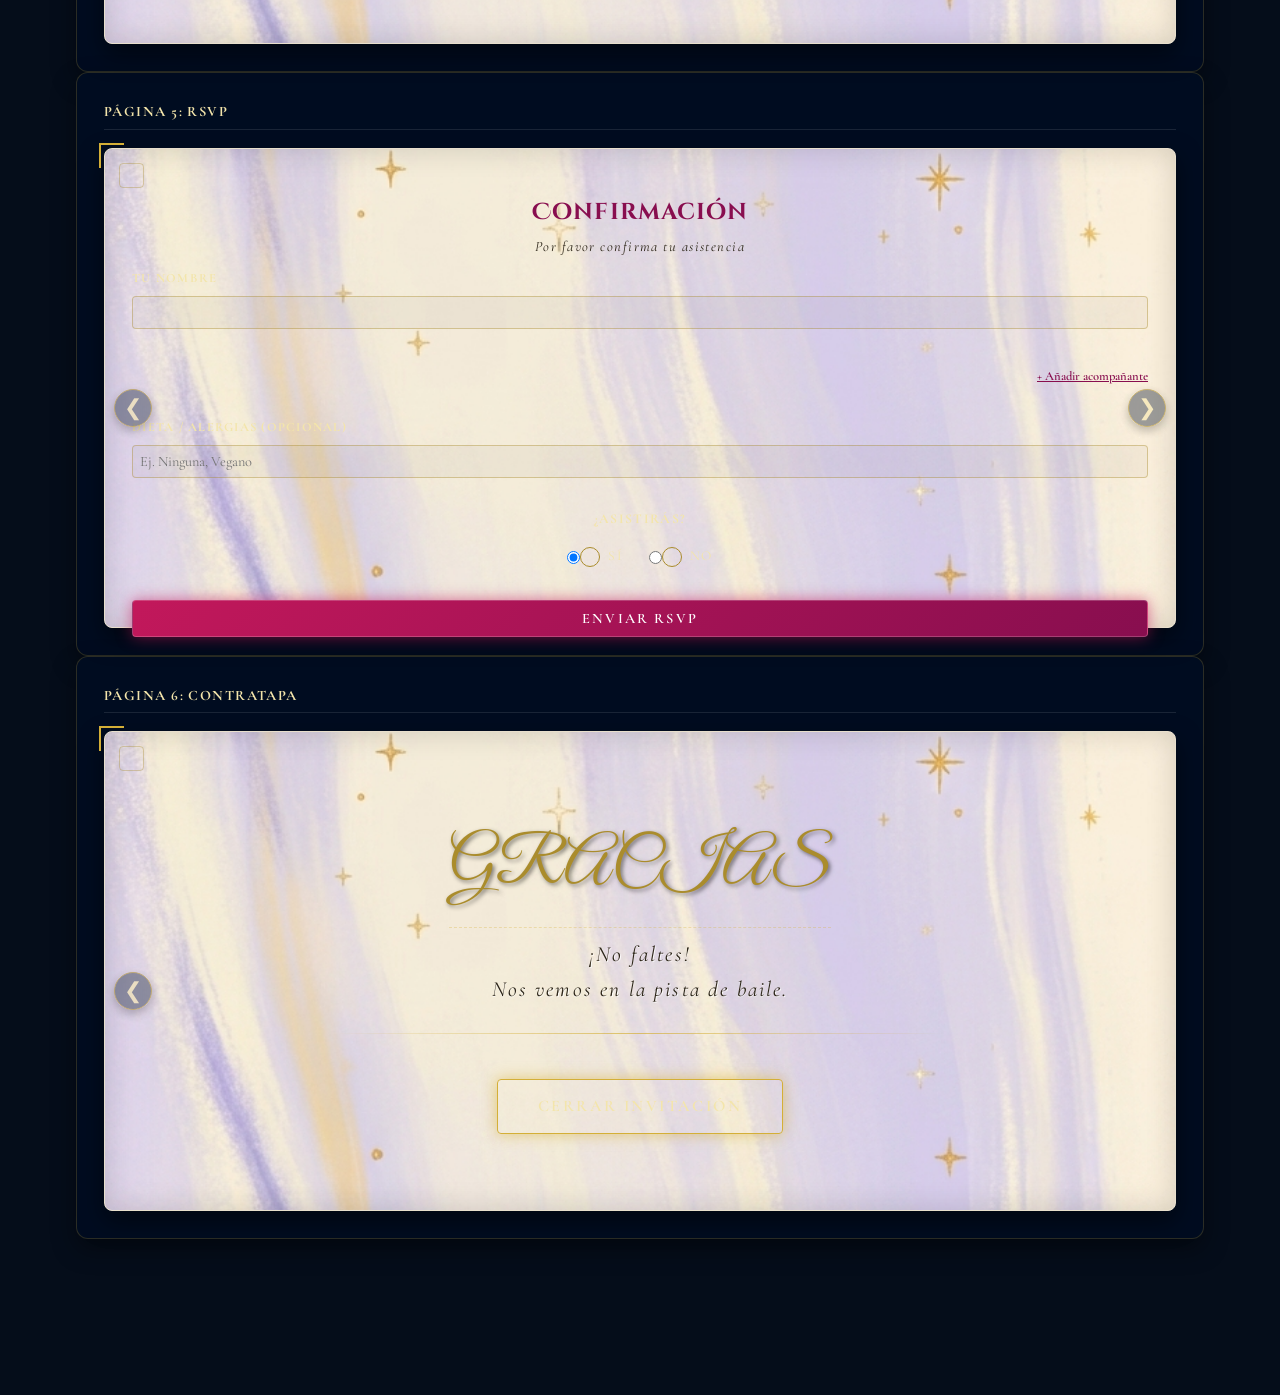
==== commit 54e417f4: "feat: añadir ilustracion oso principe en la pagina 3" ====
--- a/design-system.html
+++ b/design-system.html
@@ -414,6 +414,9 @@
                         </p>
                         <a href="https://www.google.com/maps/search/?api=1&query=Calle+Hawai+297,+Sol+de+la+Molina" target="_blank" rel="noopener" class="btn btn-rose" style="padding: 0.5rem 1.2rem; font-size: 0.75rem; letter-spacing: 0.1em; margin-bottom: 0.5rem;">📍 Ver en el Mapa</a>
                         
+                        <!-- Ilustración pegada al fondo -->
+                        <img src="assets/oso_principe.png" alt="Oso Príncipe" style="position: absolute; bottom: 0px; left: 50%; transform: translateX(-50%); max-width: 90px; opacity: 0.95; z-index: 5; pointer-events: none; mix-blend-mode: multiply;">
+                        
                         <div class="page-nav">
                             <button class="btn-nav btn-prev">&#10094;</button>
                             <button class="btn-nav btn-next">&#10095;</button>
--- a/styles.css
+++ b/styles.css
@@ -3,7 +3,7 @@
    ========================================================================== */
 
 /* Importación de fuentes de Google Fonts */
-@import url('https://fonts.googleapis.com/css2?family=Cinzel+Decorative:wght@400;700&family=Cinzel:wght@400;600;700&family=Cormorant+Garamond:ital,wght@0,300;0,400;0,600;0,700;1,400&family=Great+Vibes&family=Montserrat:wght@300;400;500&display=swap');
+@import url('https://fonts.googleapis.com/css2?family=Cinzel+Decorative:wght@400;700&family=Cormorant+Garamond:ital,wght@0,300;0,400;0,600;0,700;1,400&family=Great+Vibes&display=swap');
 
 :root {
     /* Paleta de Colores Principal */
@@ -31,10 +31,10 @@
     
     /* Fuentes */
     --font-title: 'Great Vibes', cursive;
-    --font-serif: 'Cinzel', serif;
+    --font-serif: 'Cormorant Garamond', serif;
     --font-serif-dec: 'Cinzel Decorative', serif;
     --font-body: 'Cormorant Garamond', serif;
-    --font-sans: 'Montserrat', sans-serif;
+    --font-sans: 'Cormorant Garamond', serif;
     
     /* Sombras y Efectos */
     --gold-glow: 0 0 15px rgba(212, 175, 55, 0.6);
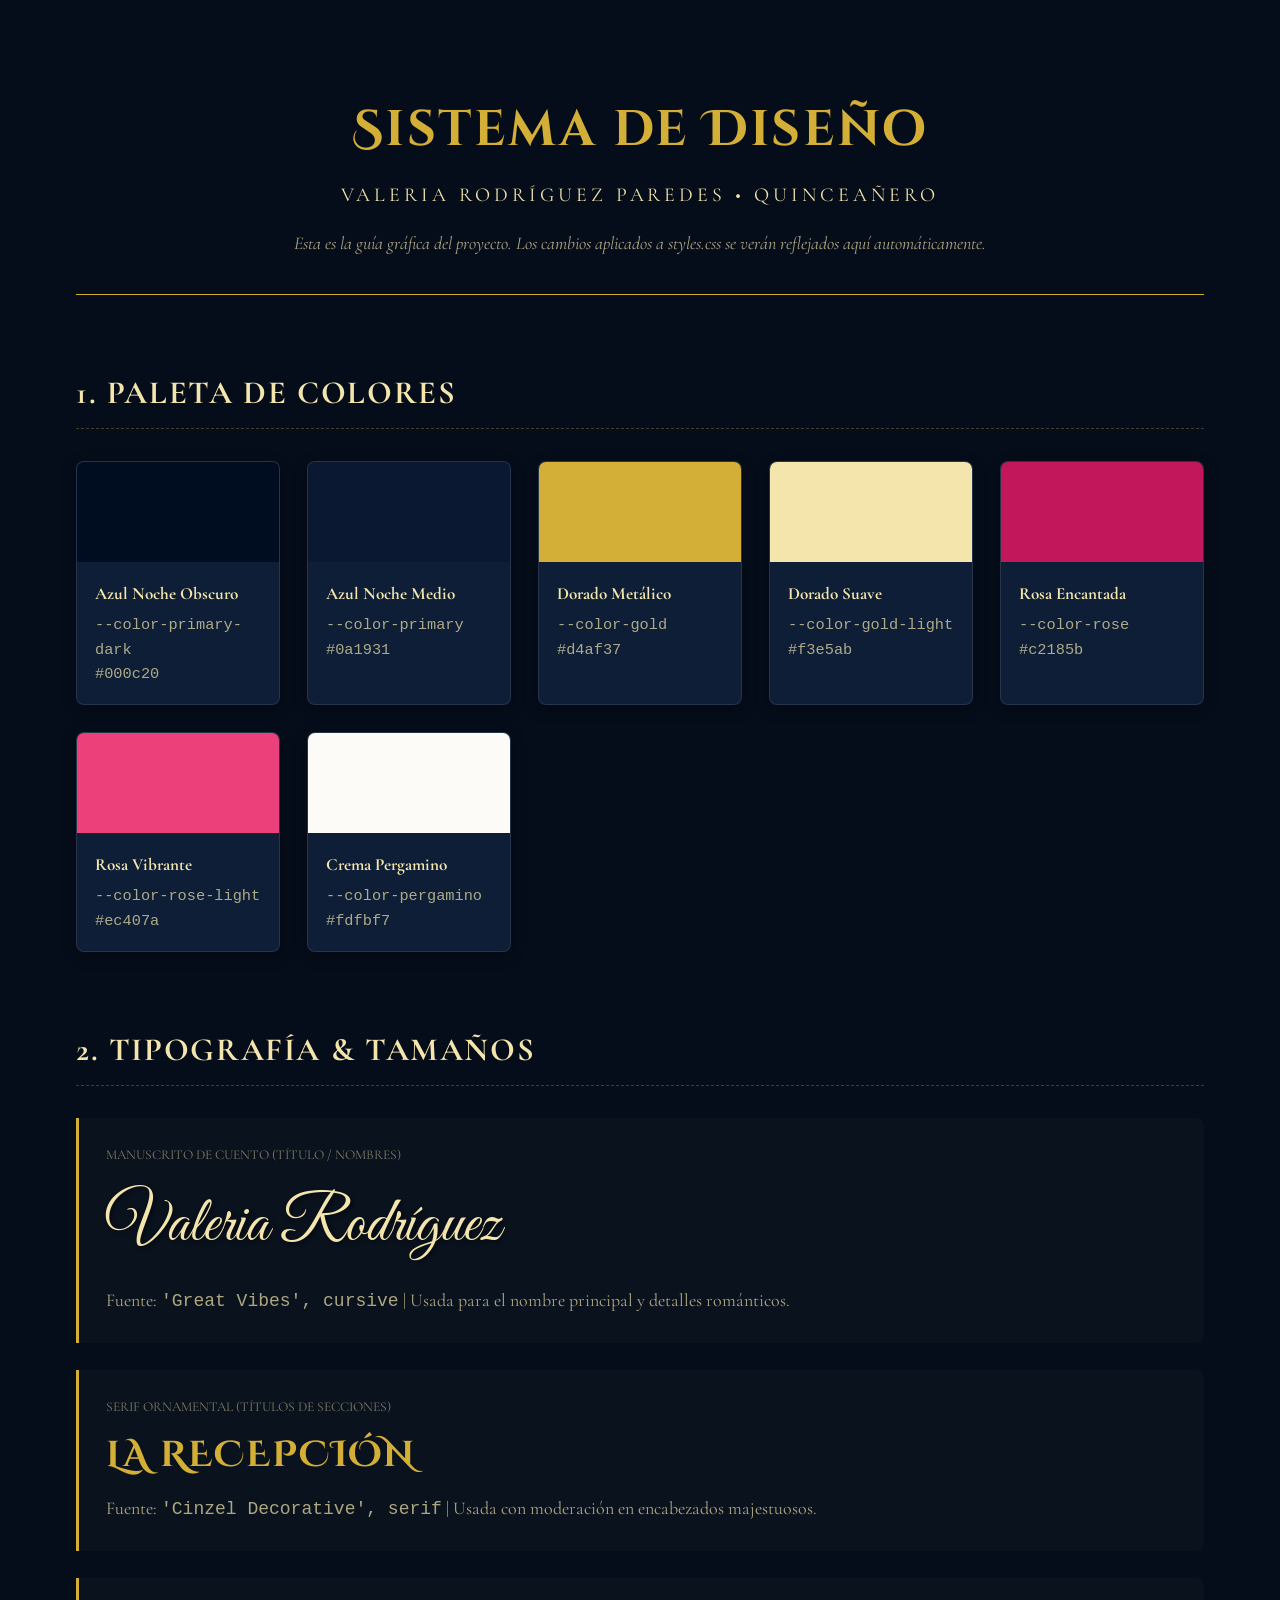
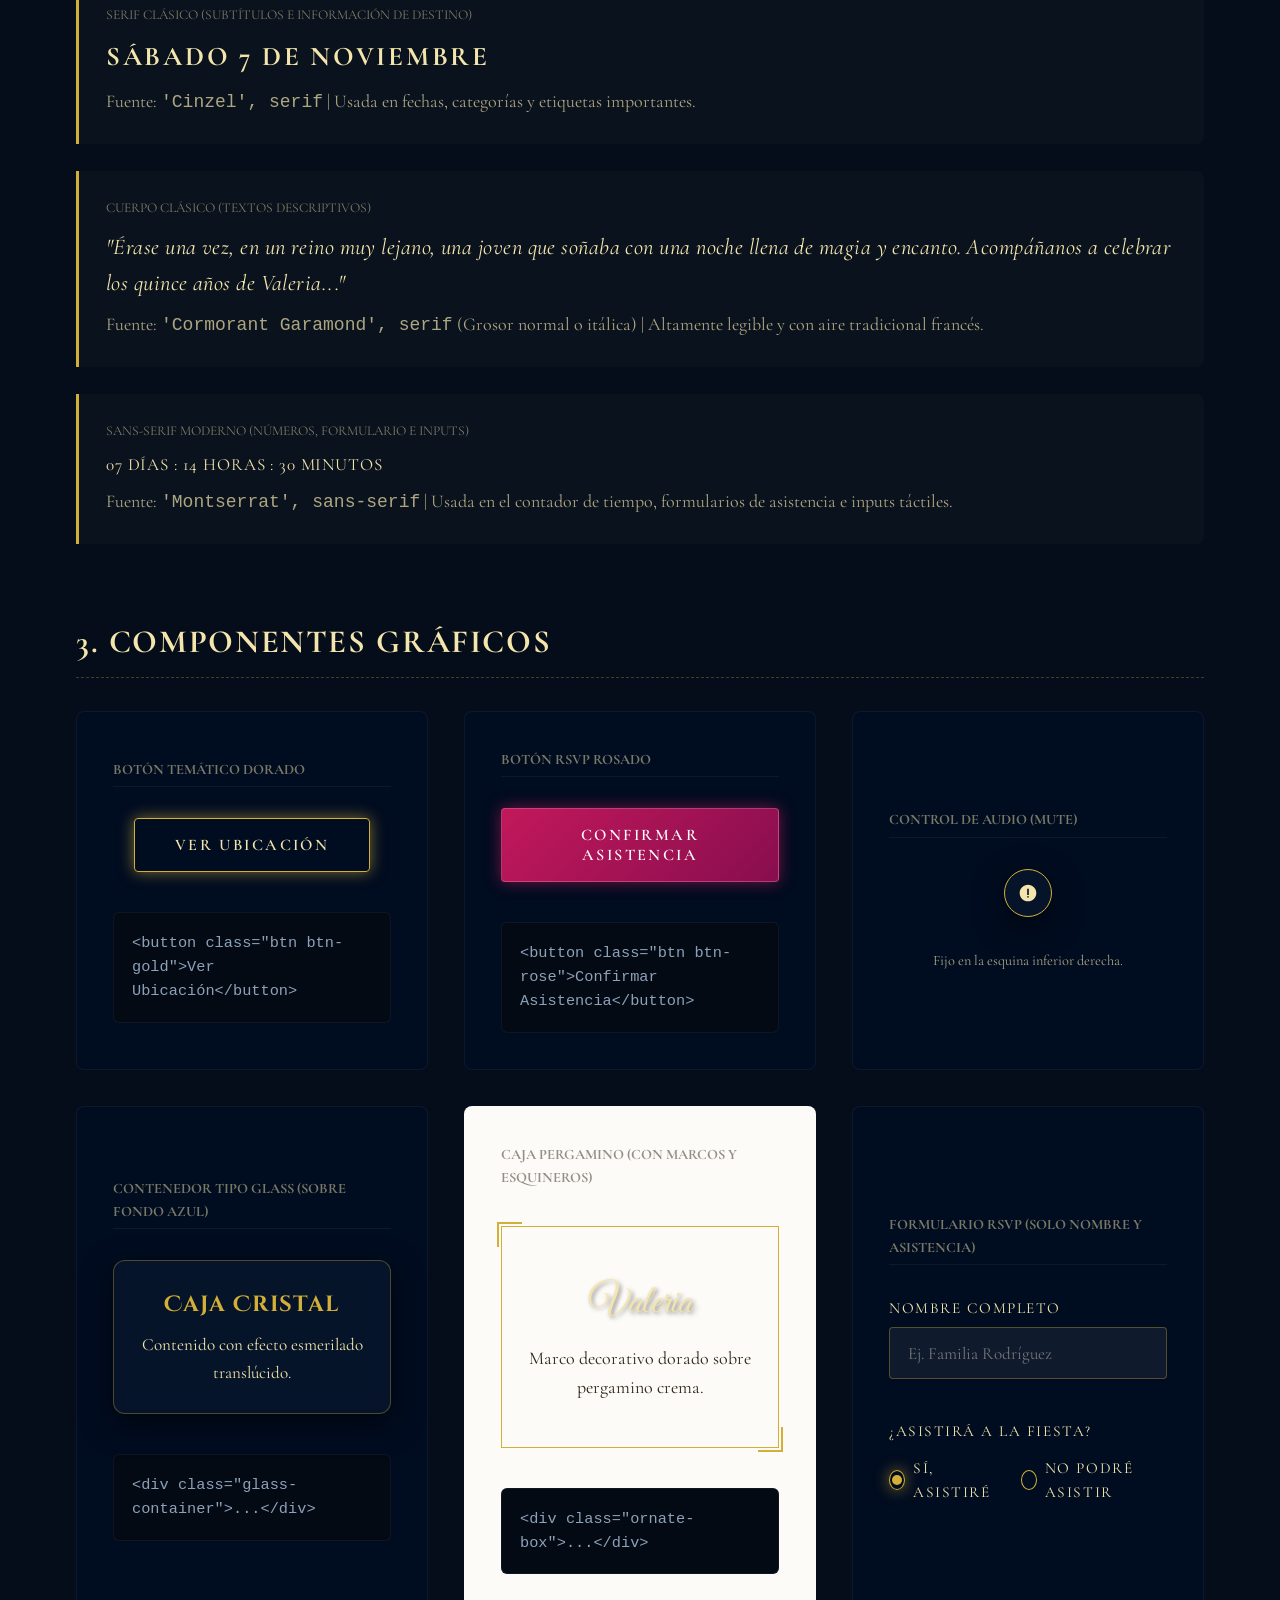
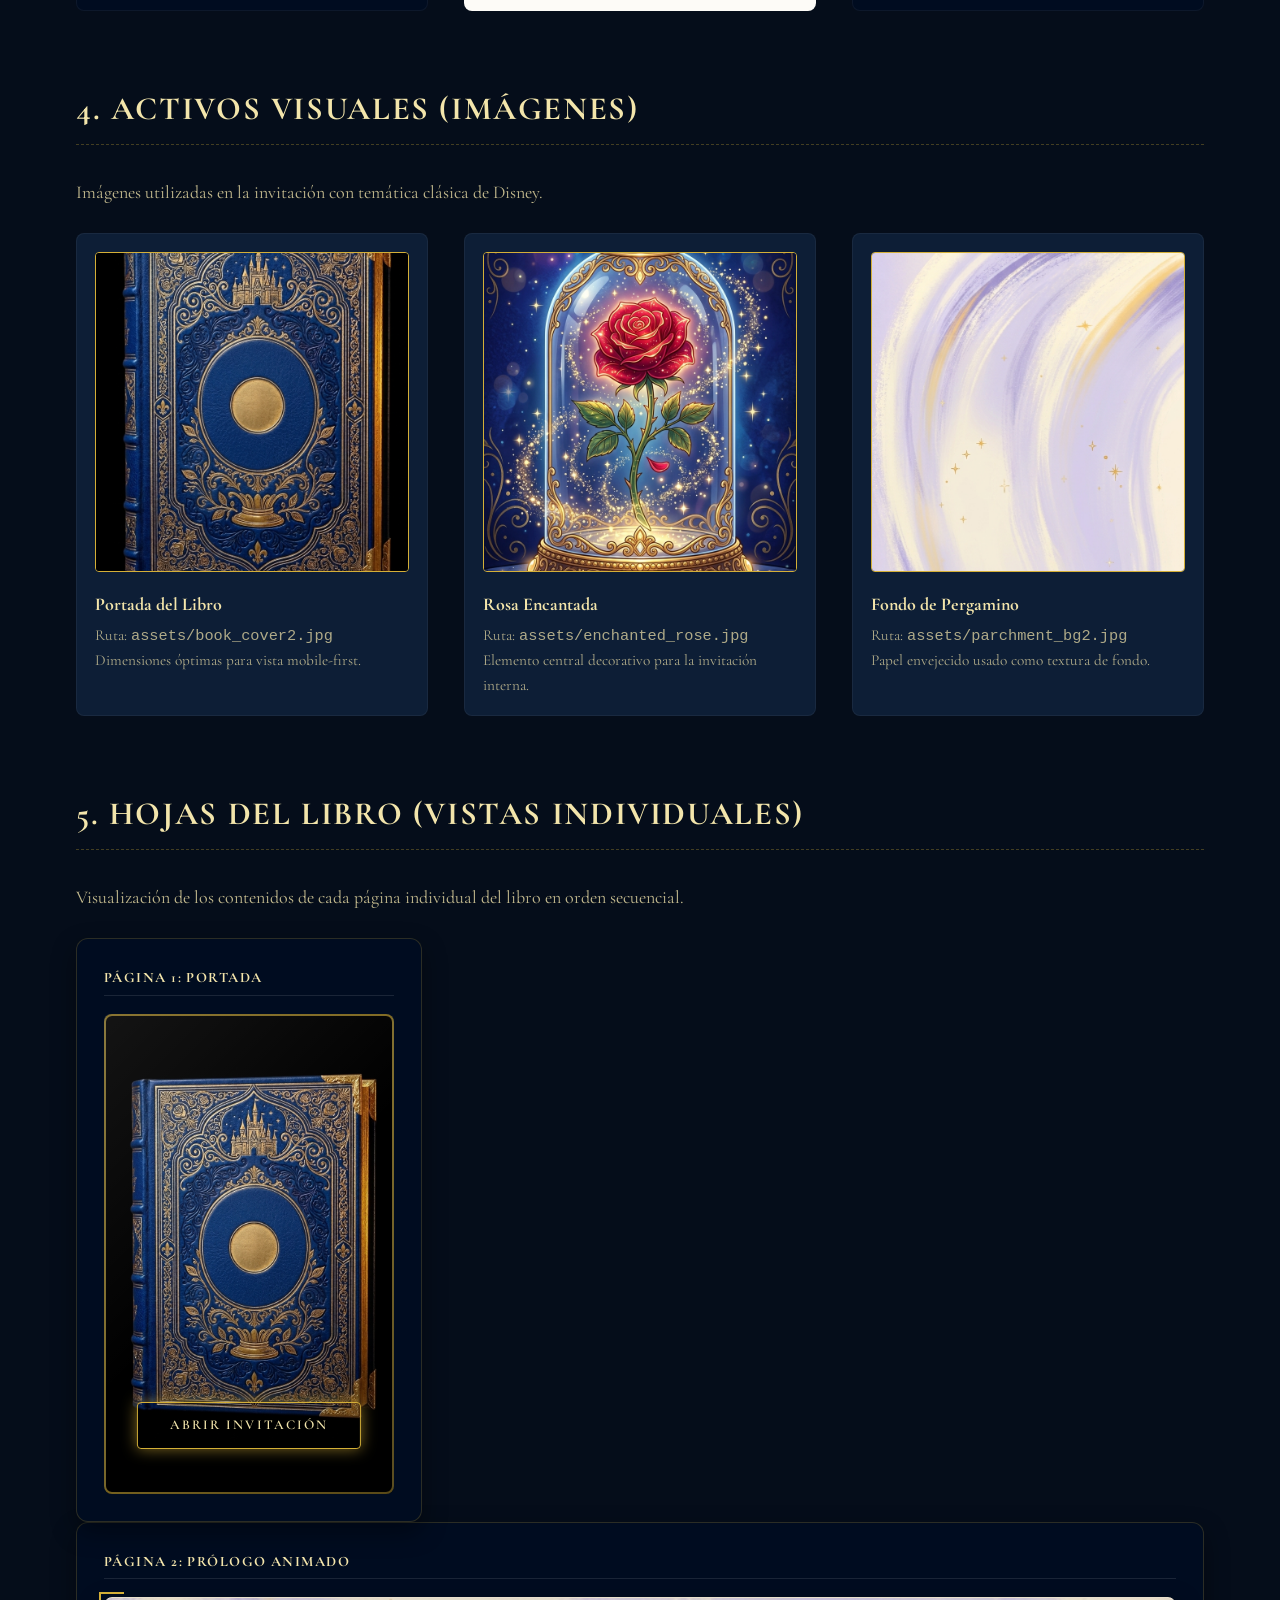
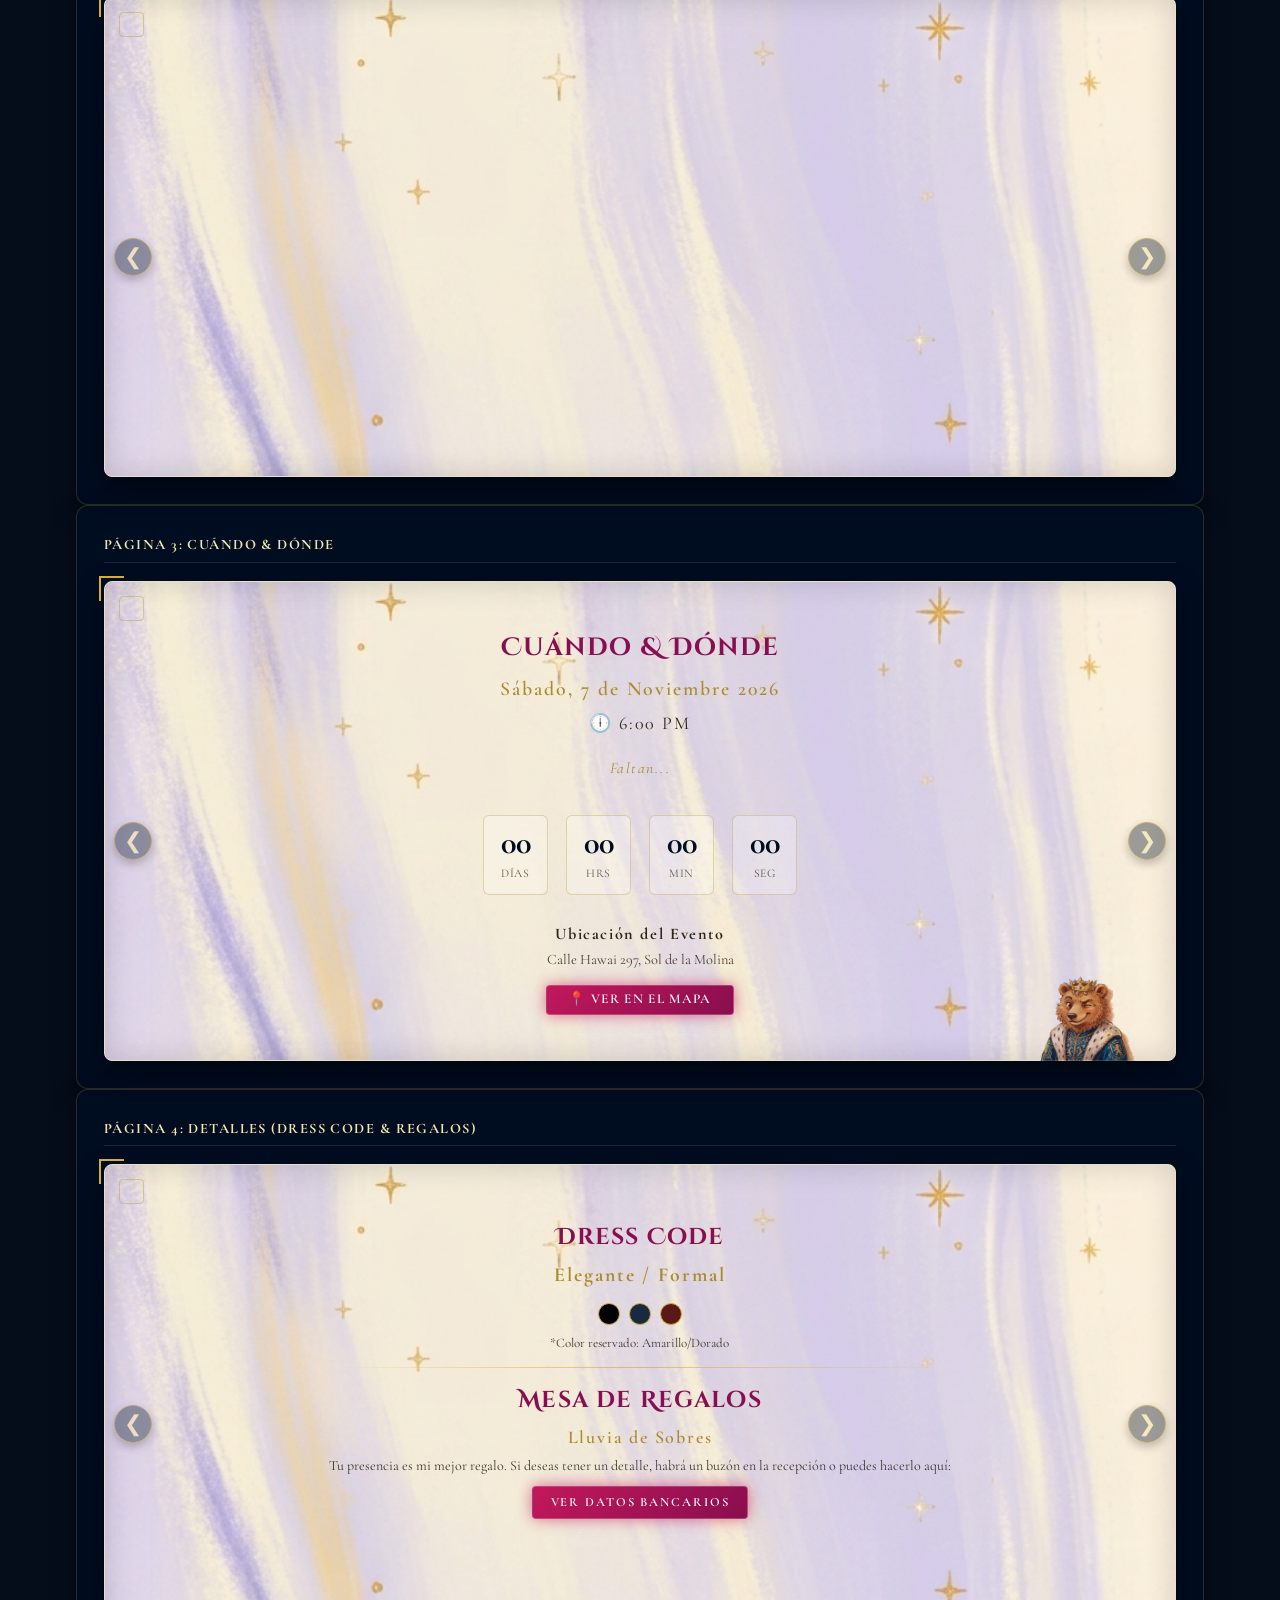
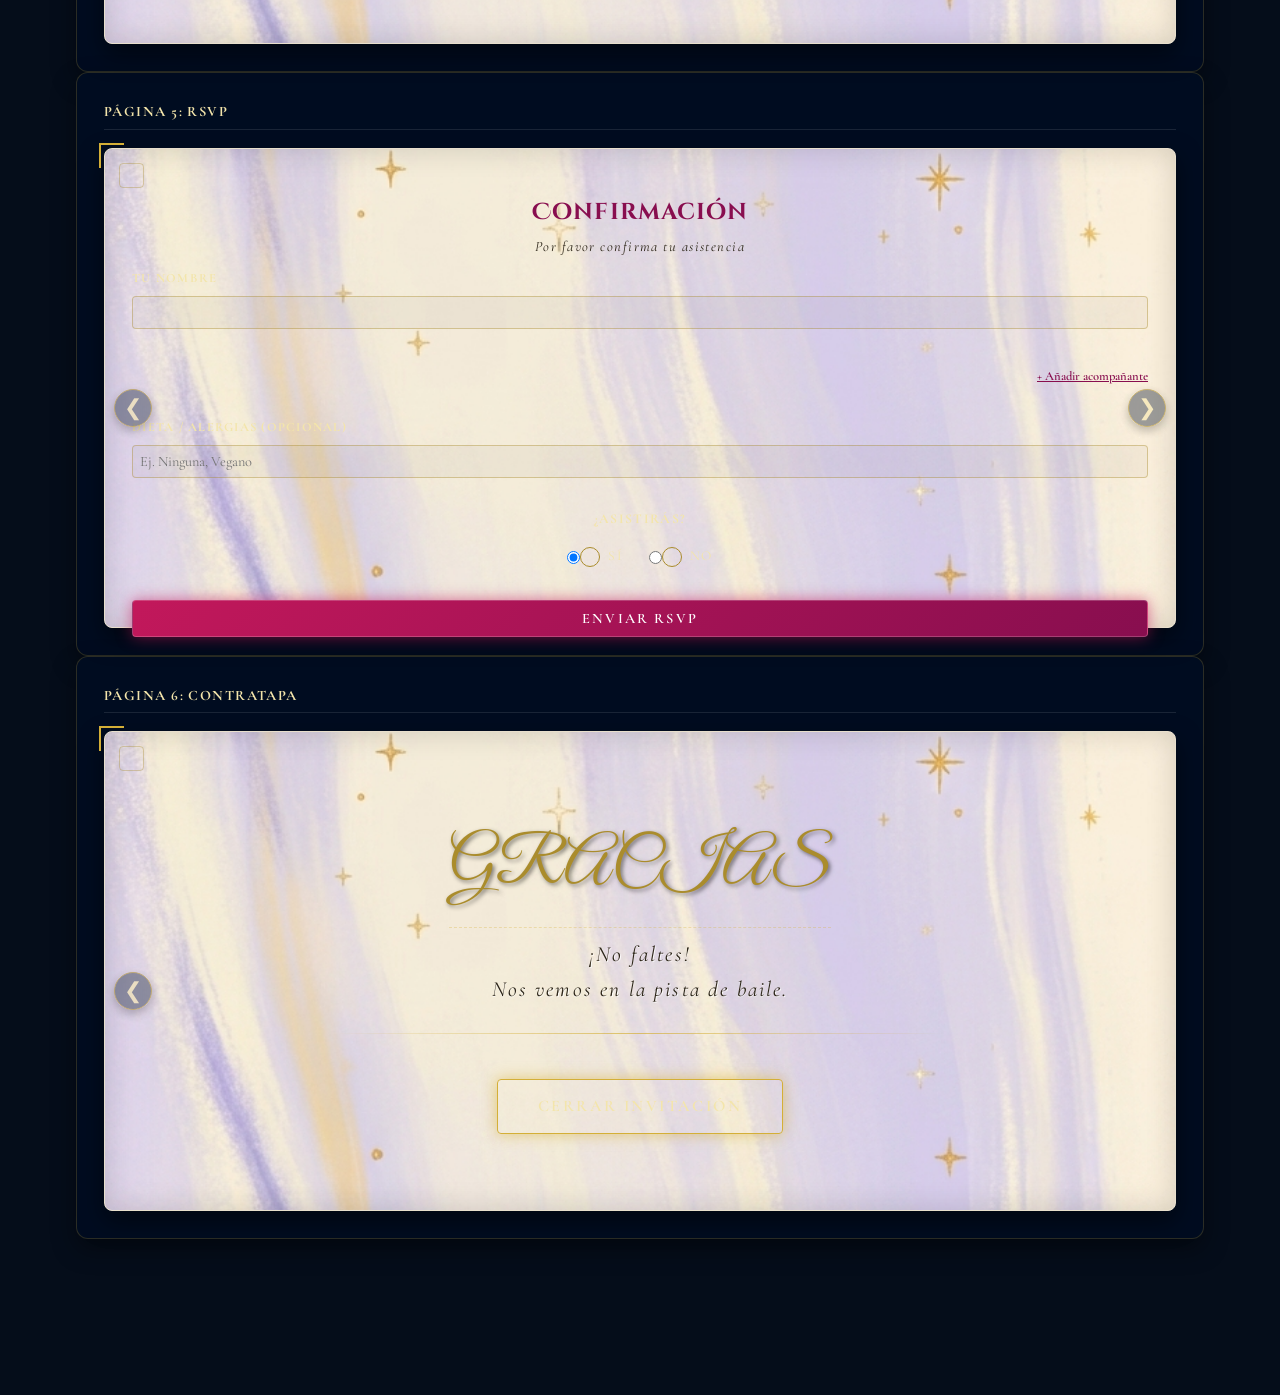
==== commit b0c5e8ab: "style: redimensionar y reposicionar oso principe a la derecha" ====
--- a/design-system.html
+++ b/design-system.html
@@ -415,7 +415,7 @@
                         <a href="https://www.google.com/maps/search/?api=1&query=Calle+Hawai+297,+Sol+de+la+Molina" target="_blank" rel="noopener" class="btn btn-rose" style="padding: 0.5rem 1.2rem; font-size: 0.75rem; letter-spacing: 0.1em; margin-bottom: 0.5rem;">📍 Ver en el Mapa</a>
                         
                         <!-- Ilustración pegada al fondo -->
-                        <img src="assets/oso_principe.png" alt="Oso Príncipe" style="position: absolute; bottom: 0px; left: 50%; transform: translateX(-50%); max-width: 90px; opacity: 0.95; z-index: 5; pointer-events: none; mix-blend-mode: multiply;">
+                        <img src="assets/oso_principe.png" alt="Oso Príncipe" style="position: absolute; bottom: 0px; right: 15px; max-width: 160px; opacity: 0.95; z-index: 5; pointer-events: none; mix-blend-mode: multiply;">
                         
                         <div class="page-nav">
                             <button class="btn-nav btn-prev">&#10094;</button>
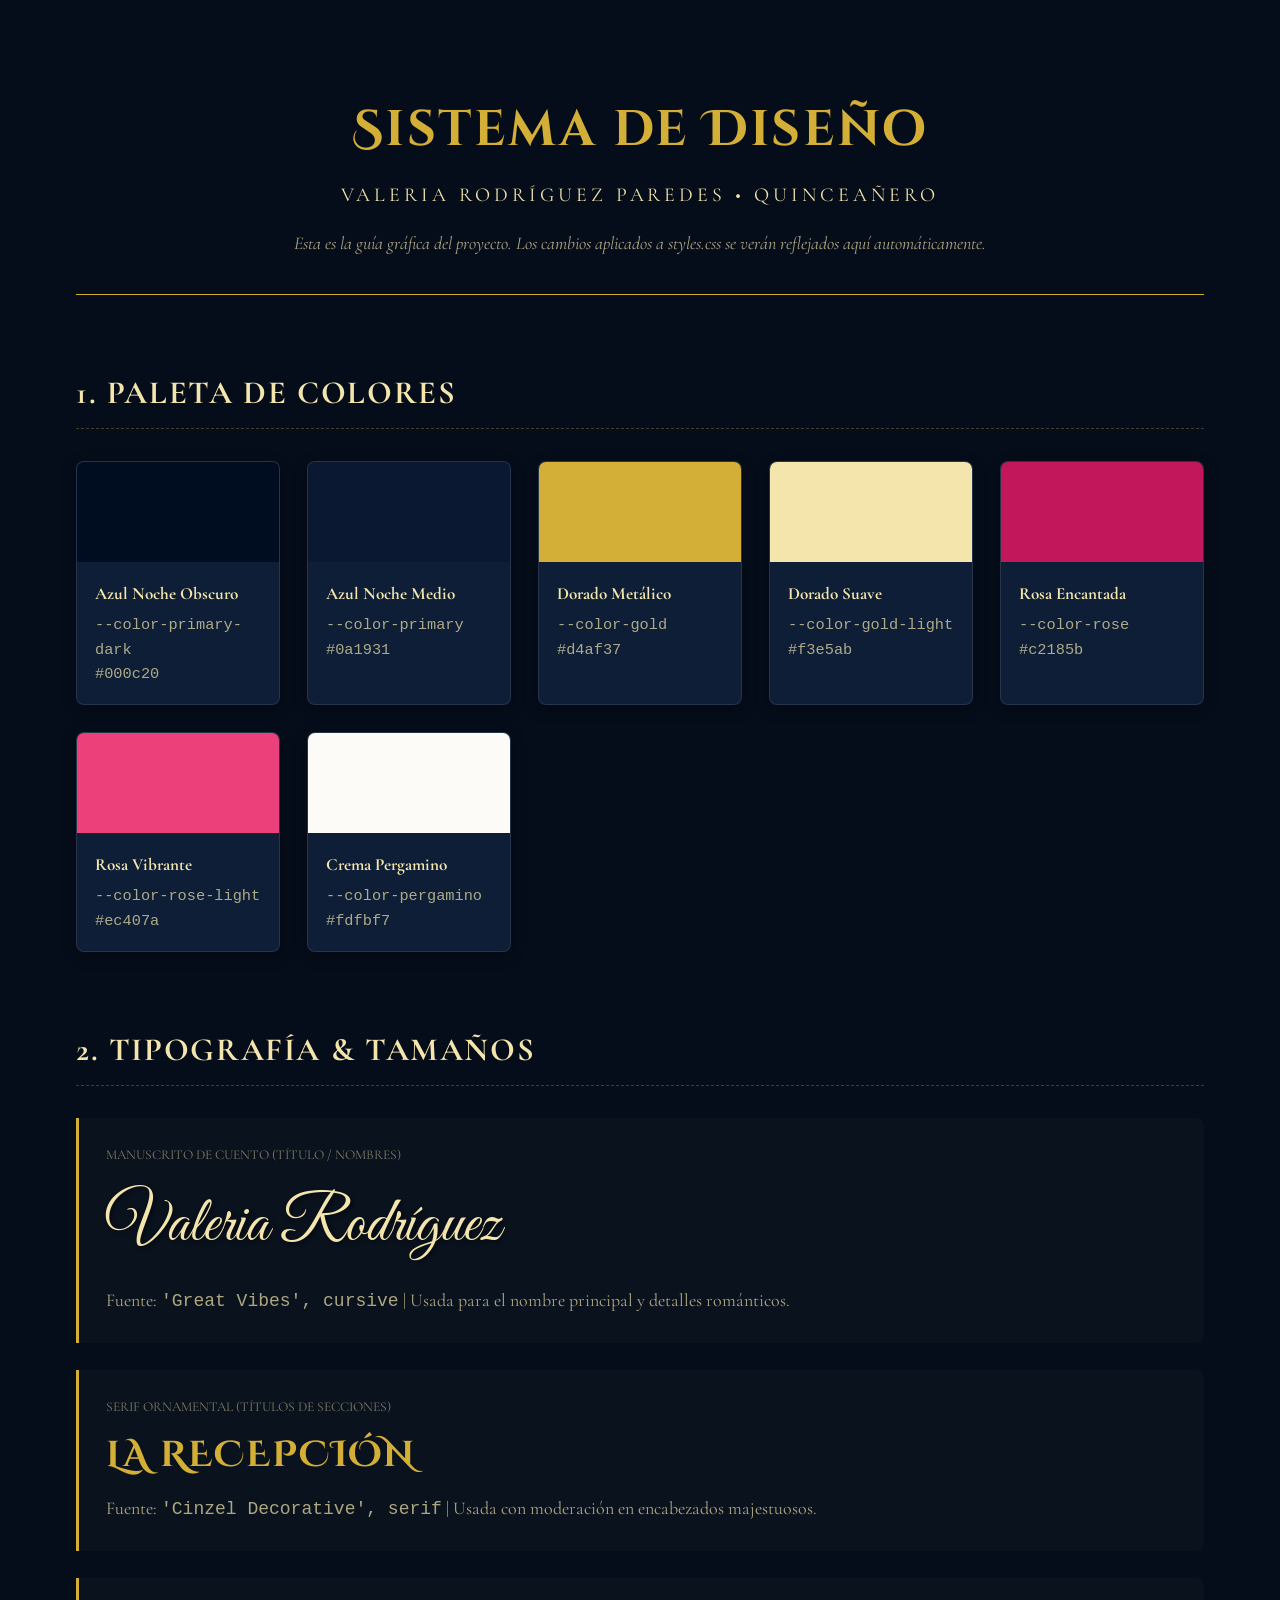
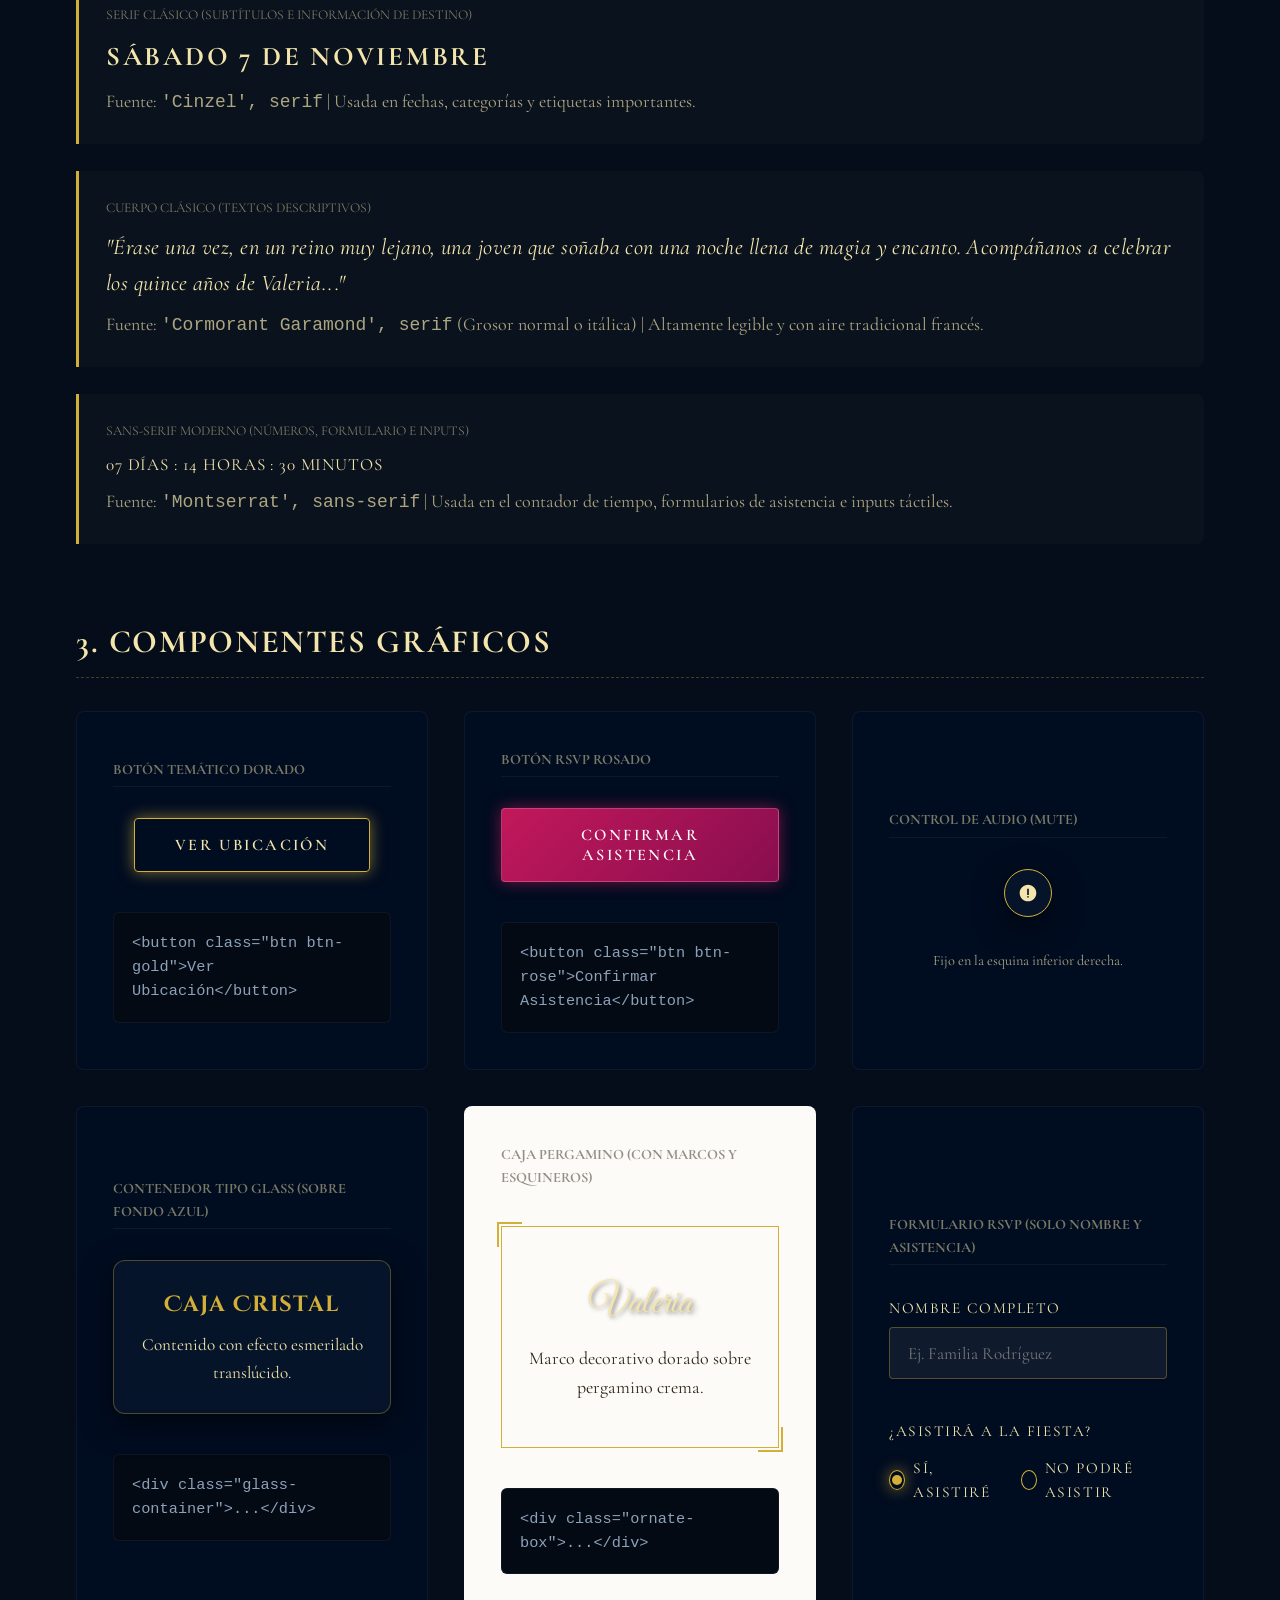
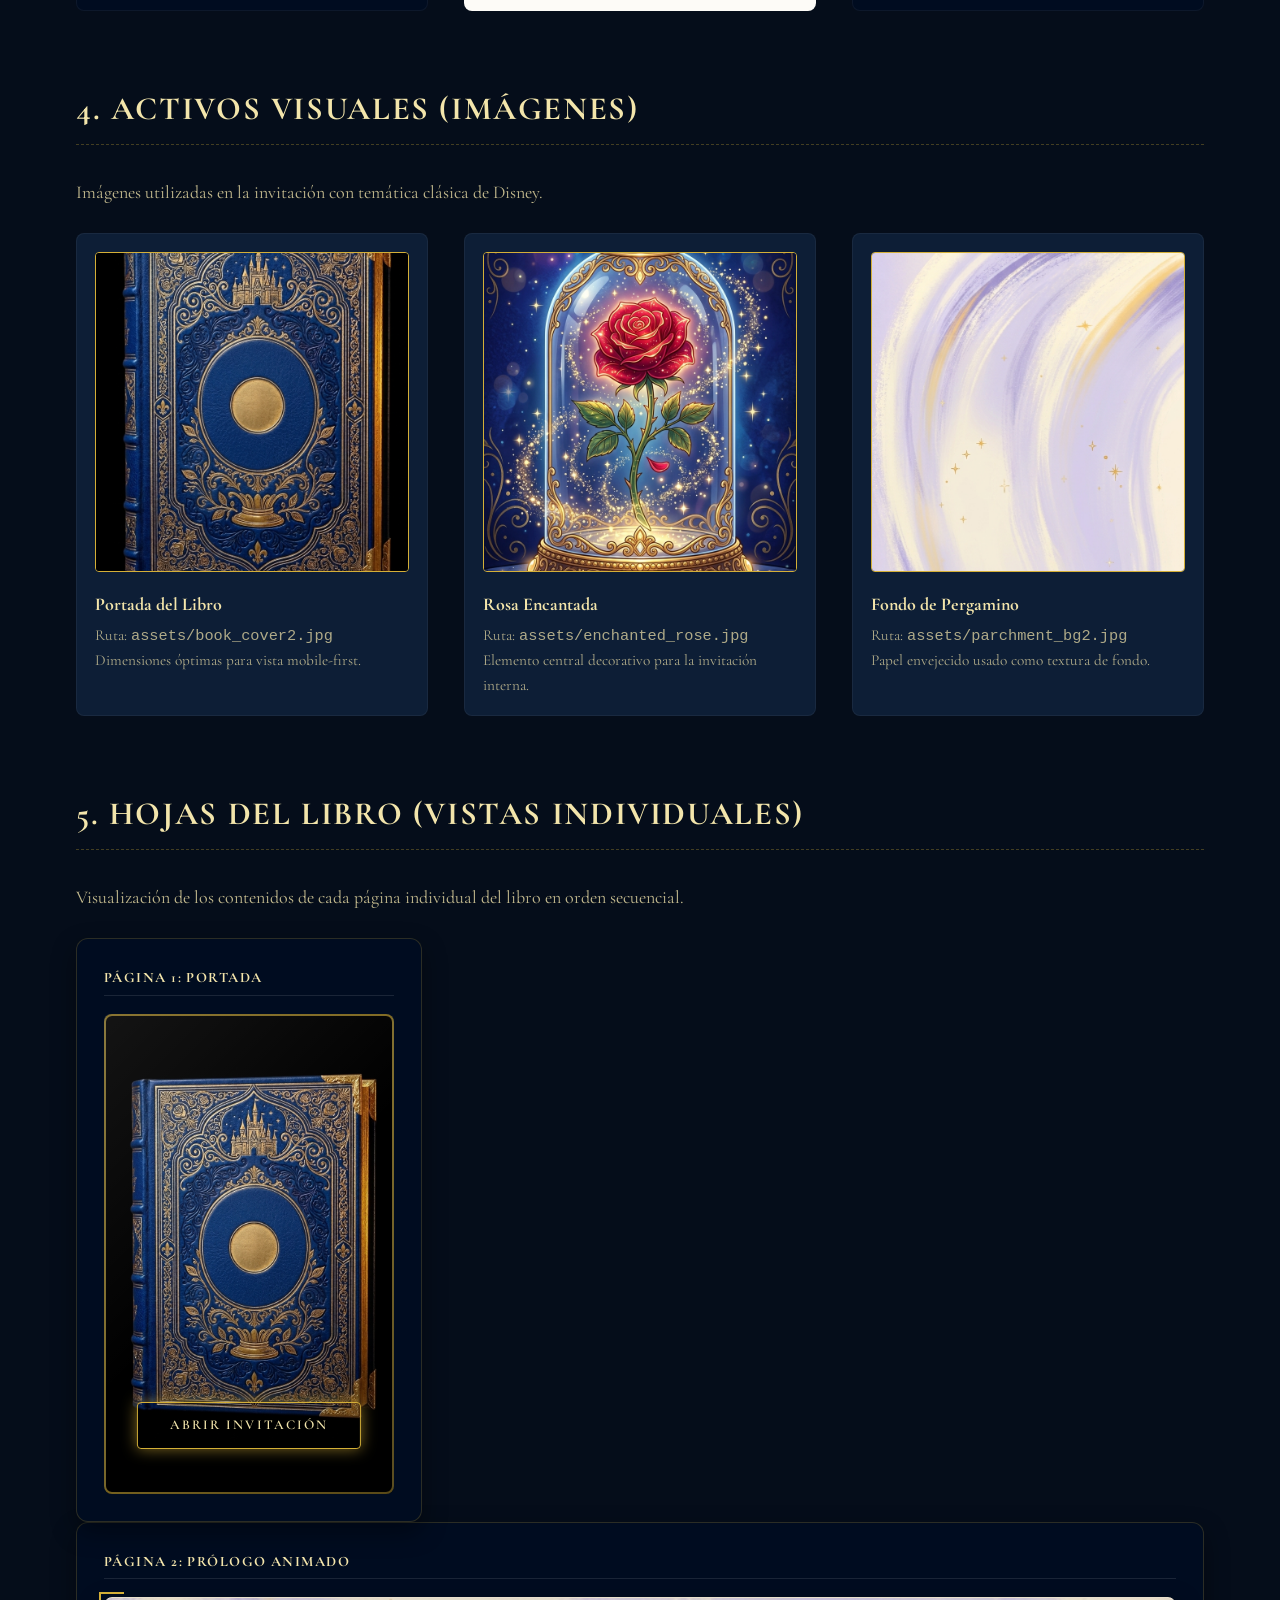
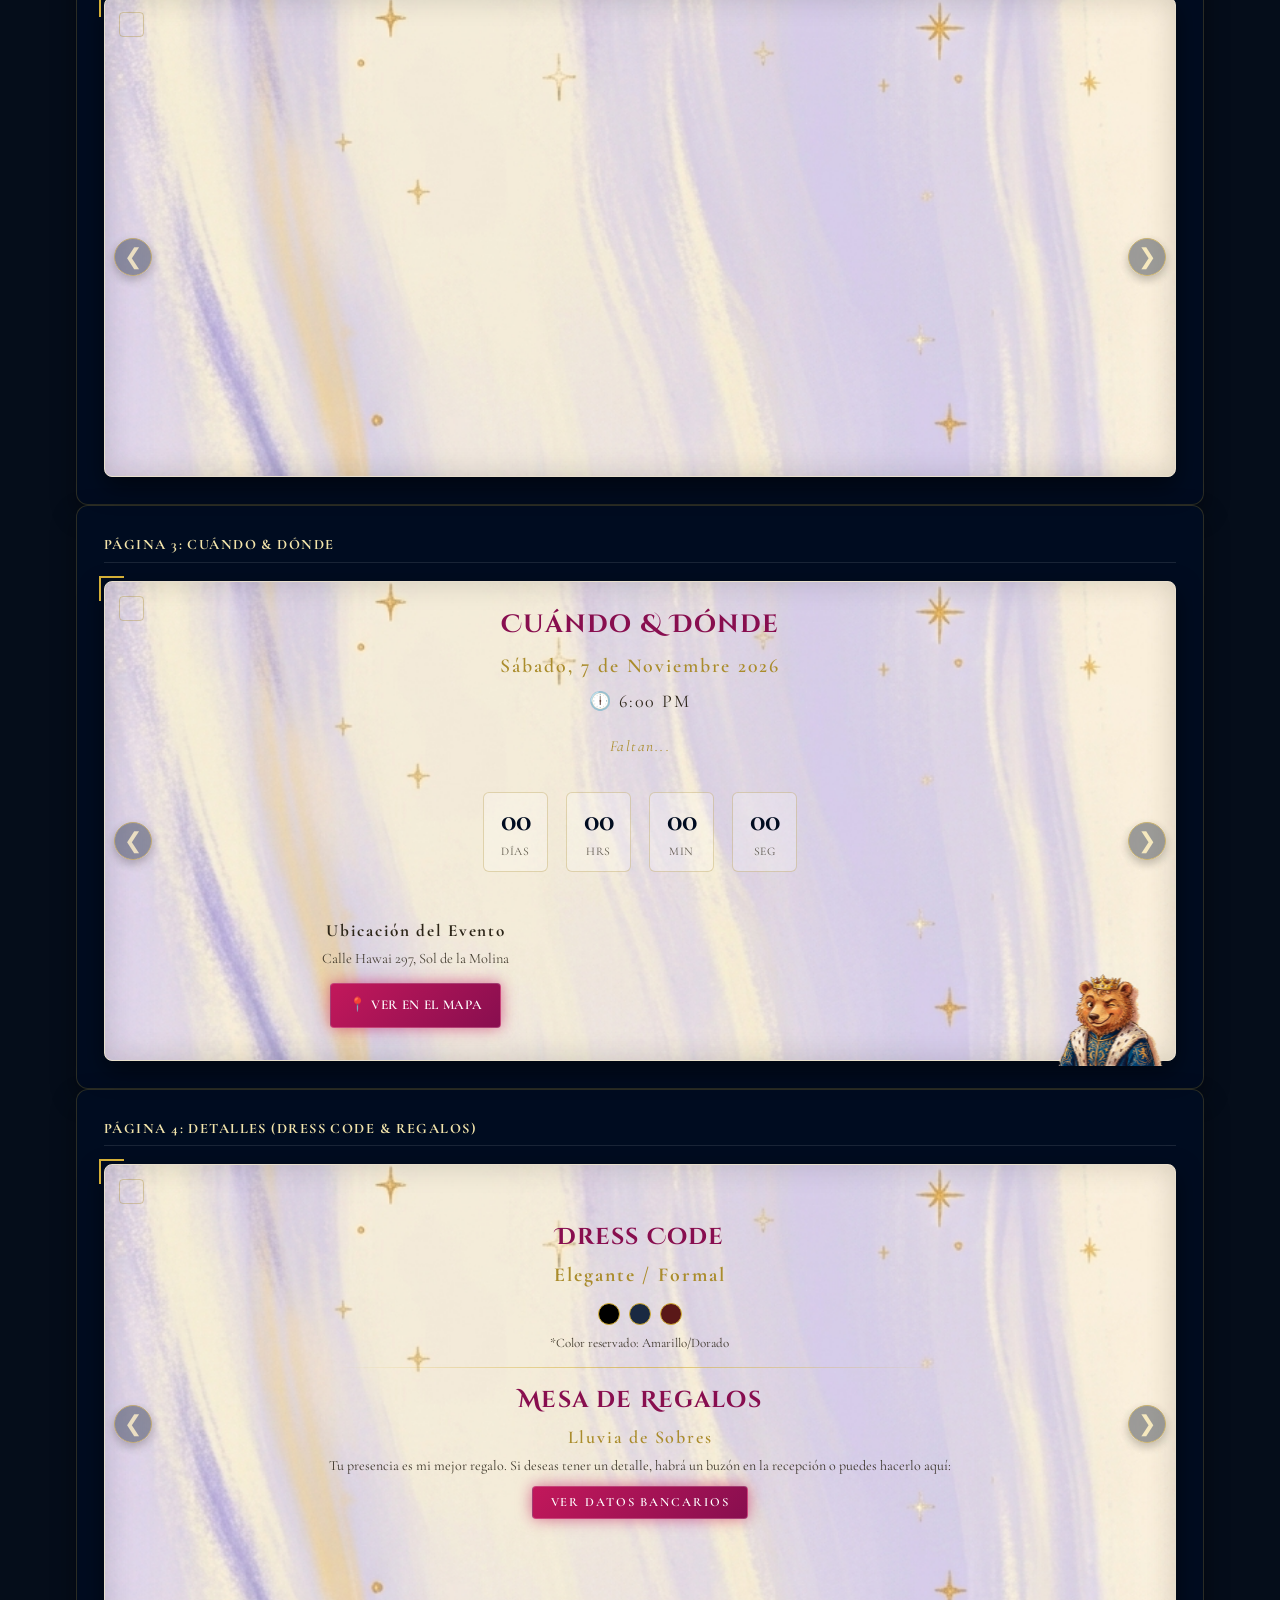
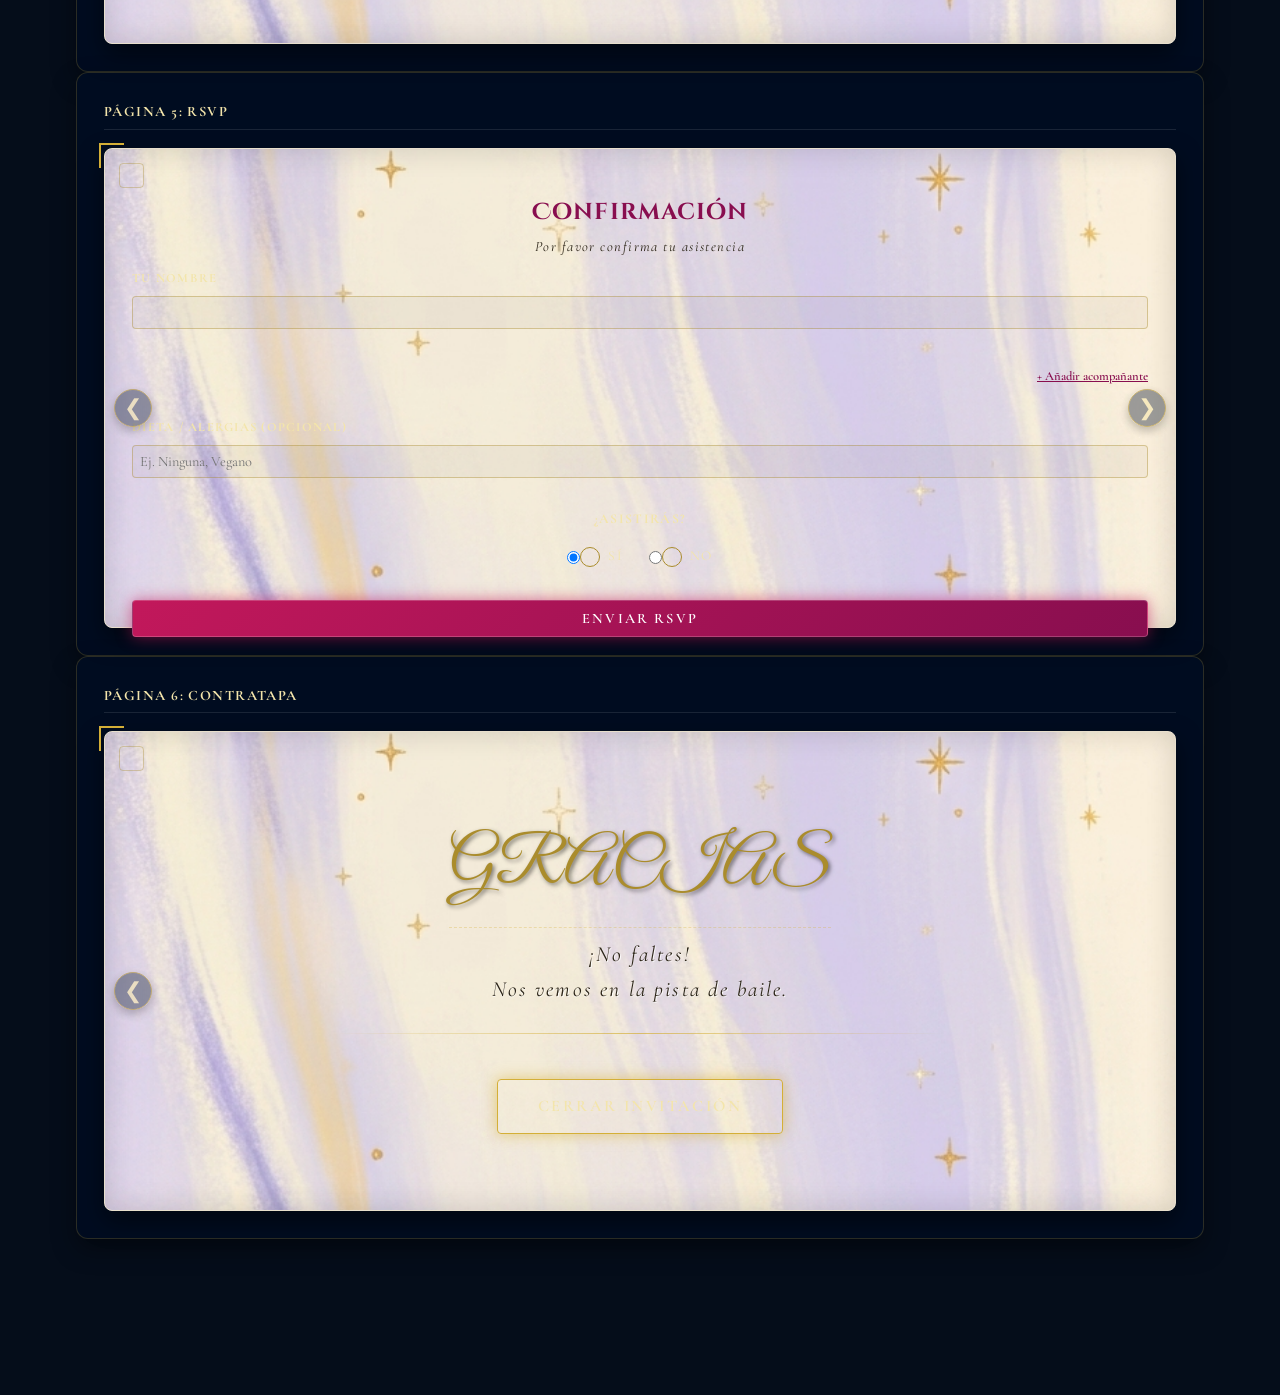
==== commit 2d260cc1: "style: rediseñar layout de la pagina 3 para acomodar al oso a la derecha" ====
--- a/design-system.html
+++ b/design-system.html
@@ -408,14 +408,19 @@
                             </div>
                         </div>
                         
-                        <p class="text-serif" style="font-size: 0.9rem; font-weight: bold; margin-bottom: 0.2rem;">Ubicación del Evento</p>
-                        <p style="font-size: 0.8rem; opacity: 0.85; max-width: 90%; margin: 0 auto 0.8rem; line-height: 1.3;">
-                            Calle Hawai 297, Sol de la Molina
-                        </p>
-                        <a href="https://www.google.com/maps/search/?api=1&query=Calle+Hawai+297,+Sol+de+la+Molina" target="_blank" rel="noopener" class="btn btn-rose" style="padding: 0.5rem 1.2rem; font-size: 0.75rem; letter-spacing: 0.1em; margin-bottom: 0.5rem;">📍 Ver en el Mapa</a>
-                        
-                        <!-- Ilustración pegada al fondo -->
-                        <img src="assets/oso_principe.png" alt="Oso Príncipe" style="position: absolute; bottom: 0px; right: 15px; max-width: 160px; opacity: 0.95; z-index: 5; pointer-events: none; mix-blend-mode: multiply;">
+                        <div style="display: flex; width: 100%; justify-content: space-between; align-items: flex-end; margin-top: 1rem; position: relative; z-index: 10;">
+                            <div style="width: 55%; text-align: center; padding-left: 0.5rem; padding-bottom: 1rem;">
+                                <p class="text-serif" style="font-size: 0.95rem; font-weight: bold; margin-bottom: 0.3rem;">Ubicación del Evento</p>
+                                <p style="font-size: 0.8rem; opacity: 0.85; margin: 0 auto 0.8rem; line-height: 1.3;">
+                                    Calle Hawai 297, Sol de la Molina
+                                </p>
+                                <a href="https://www.google.com/maps/search/?api=1&query=Calle+Hawai+297,+Sol+de+la+Molina" target="_blank" rel="noopener" class="btn btn-rose" style="padding: 0.6rem 1rem; font-size: 0.75rem; letter-spacing: 0.05em;">📍 VER EN EL MAPA</a>
+                            </div>
+                            <div style="width: 45%;"></div>
+                        </div>
+                        
+                        <!-- Ilustración pegada al fondo derecho -->
+                        <img src="assets/oso_principe.png" alt="Oso Príncipe" style="position: absolute; bottom: -5px; right: -15px; max-width: 175px; opacity: 1; z-index: 5; pointer-events: none;">
                         
                         <div class="page-nav">
                             <button class="btn-nav btn-prev">&#10094;</button>
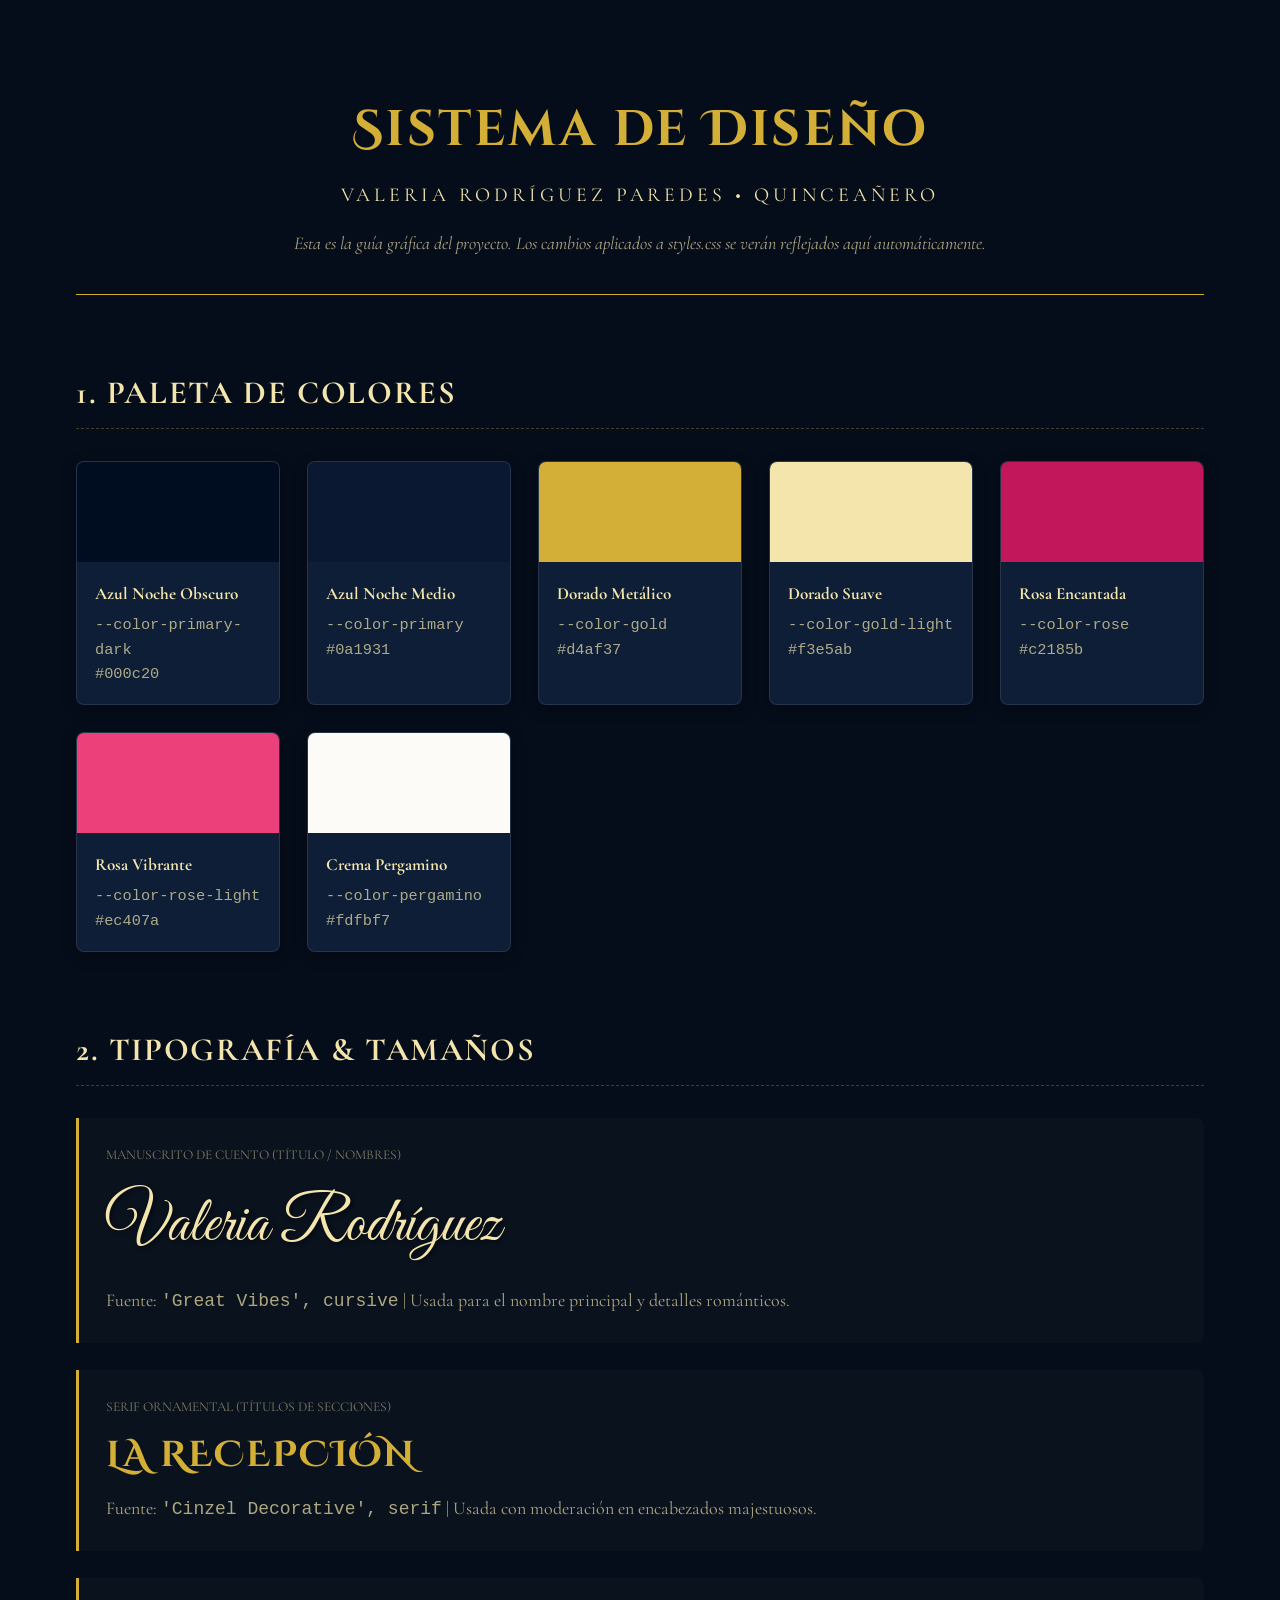
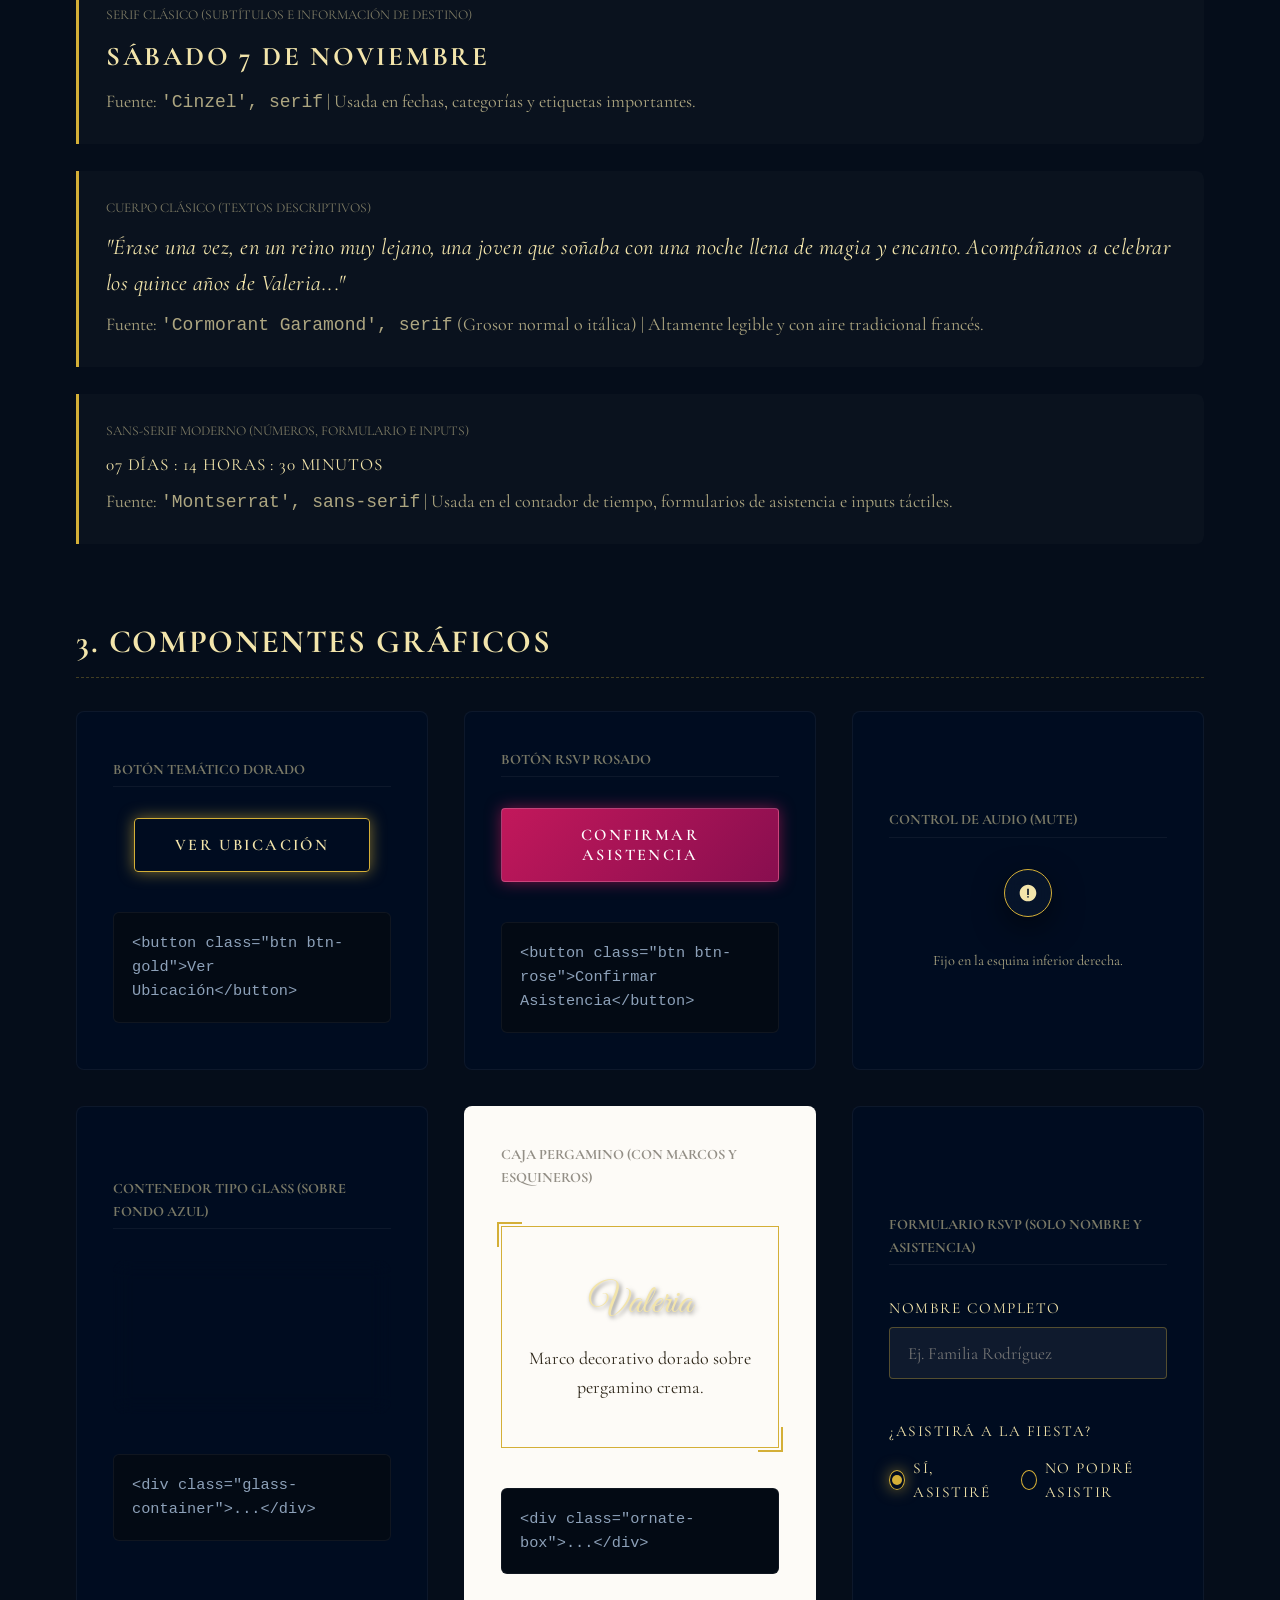
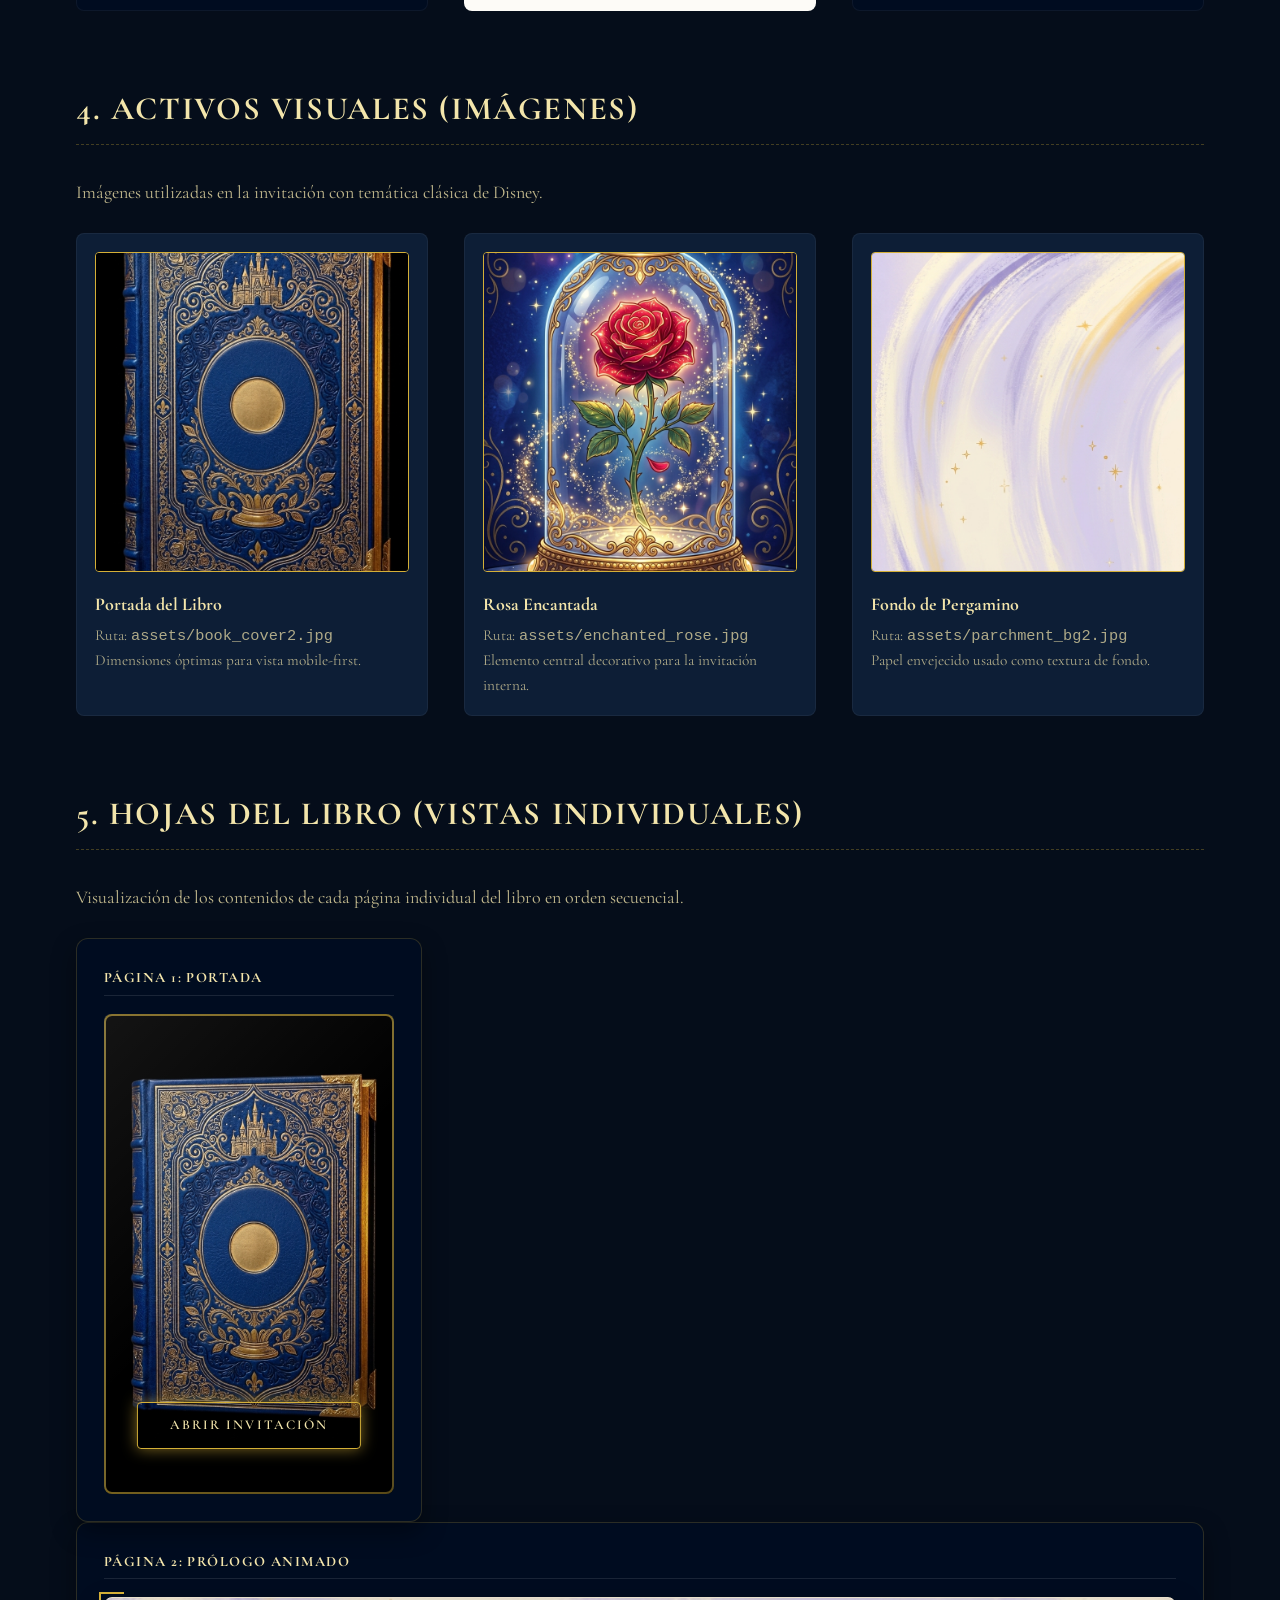
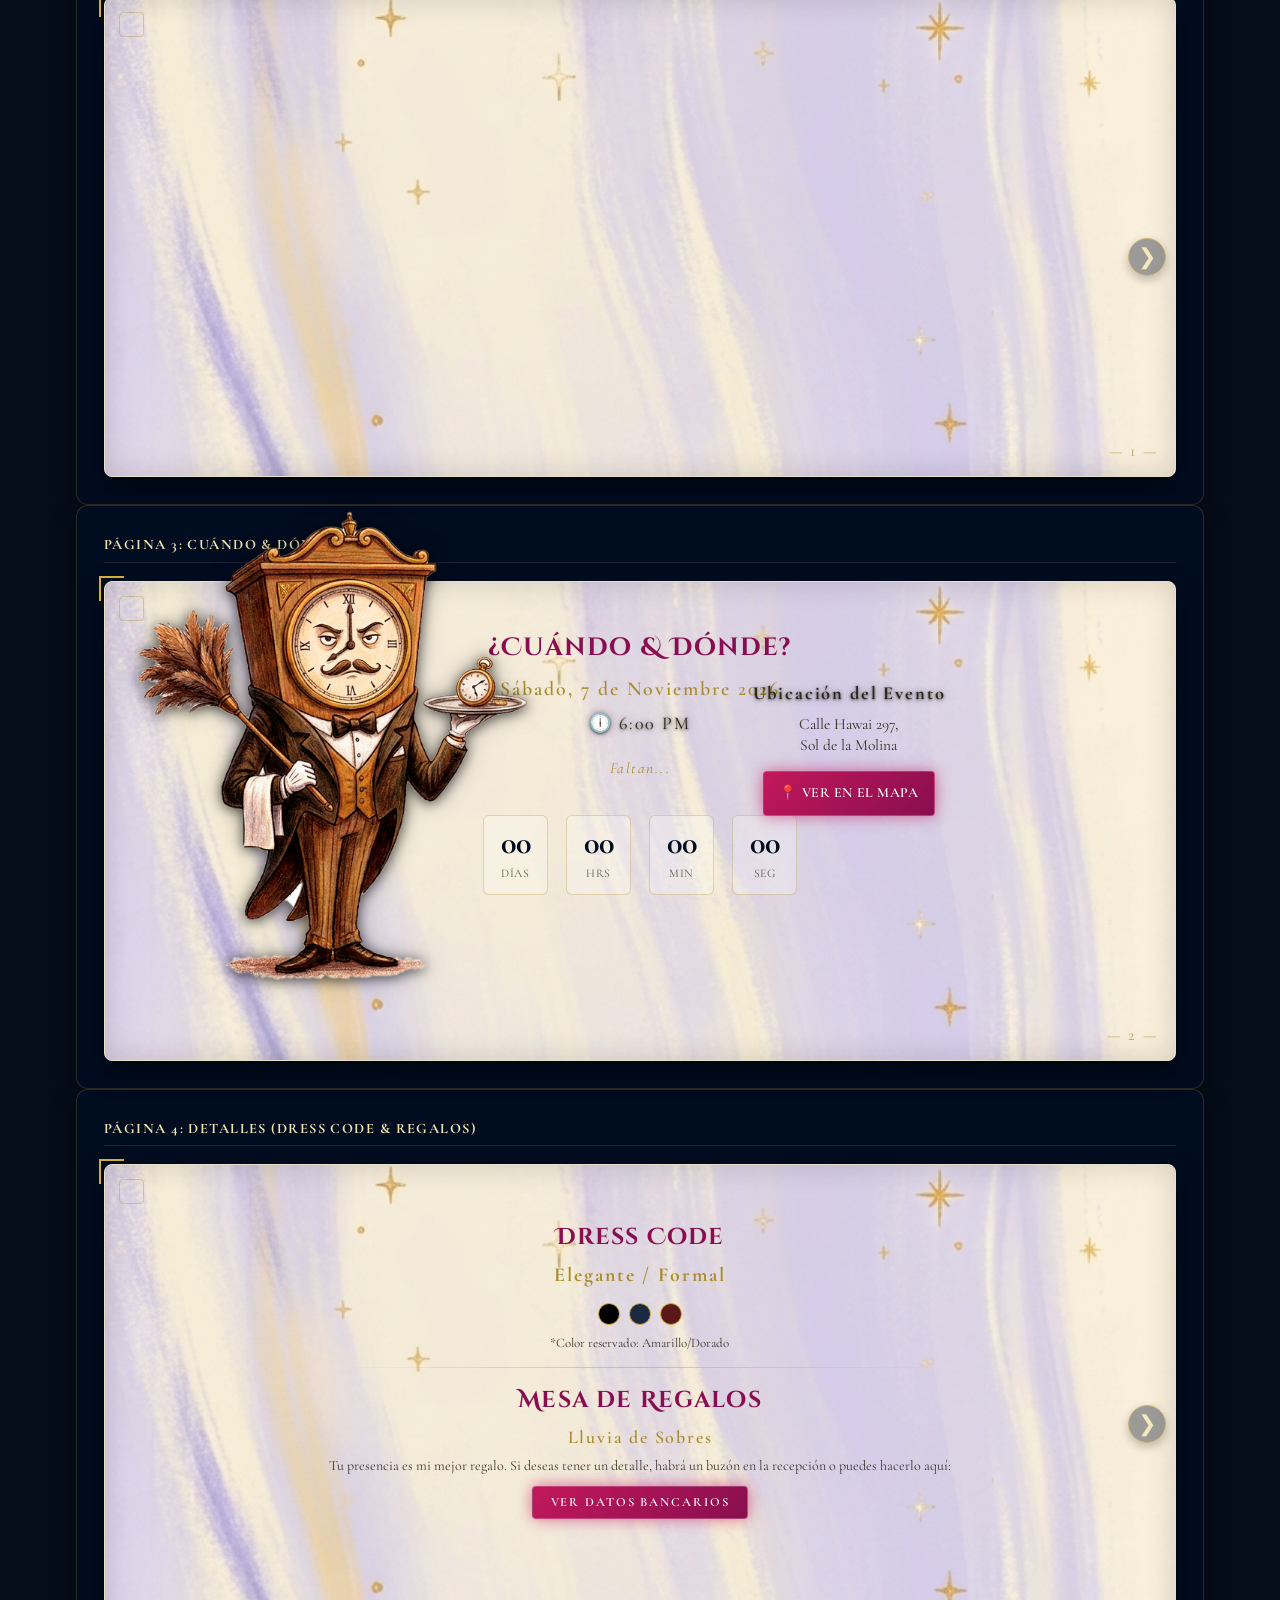
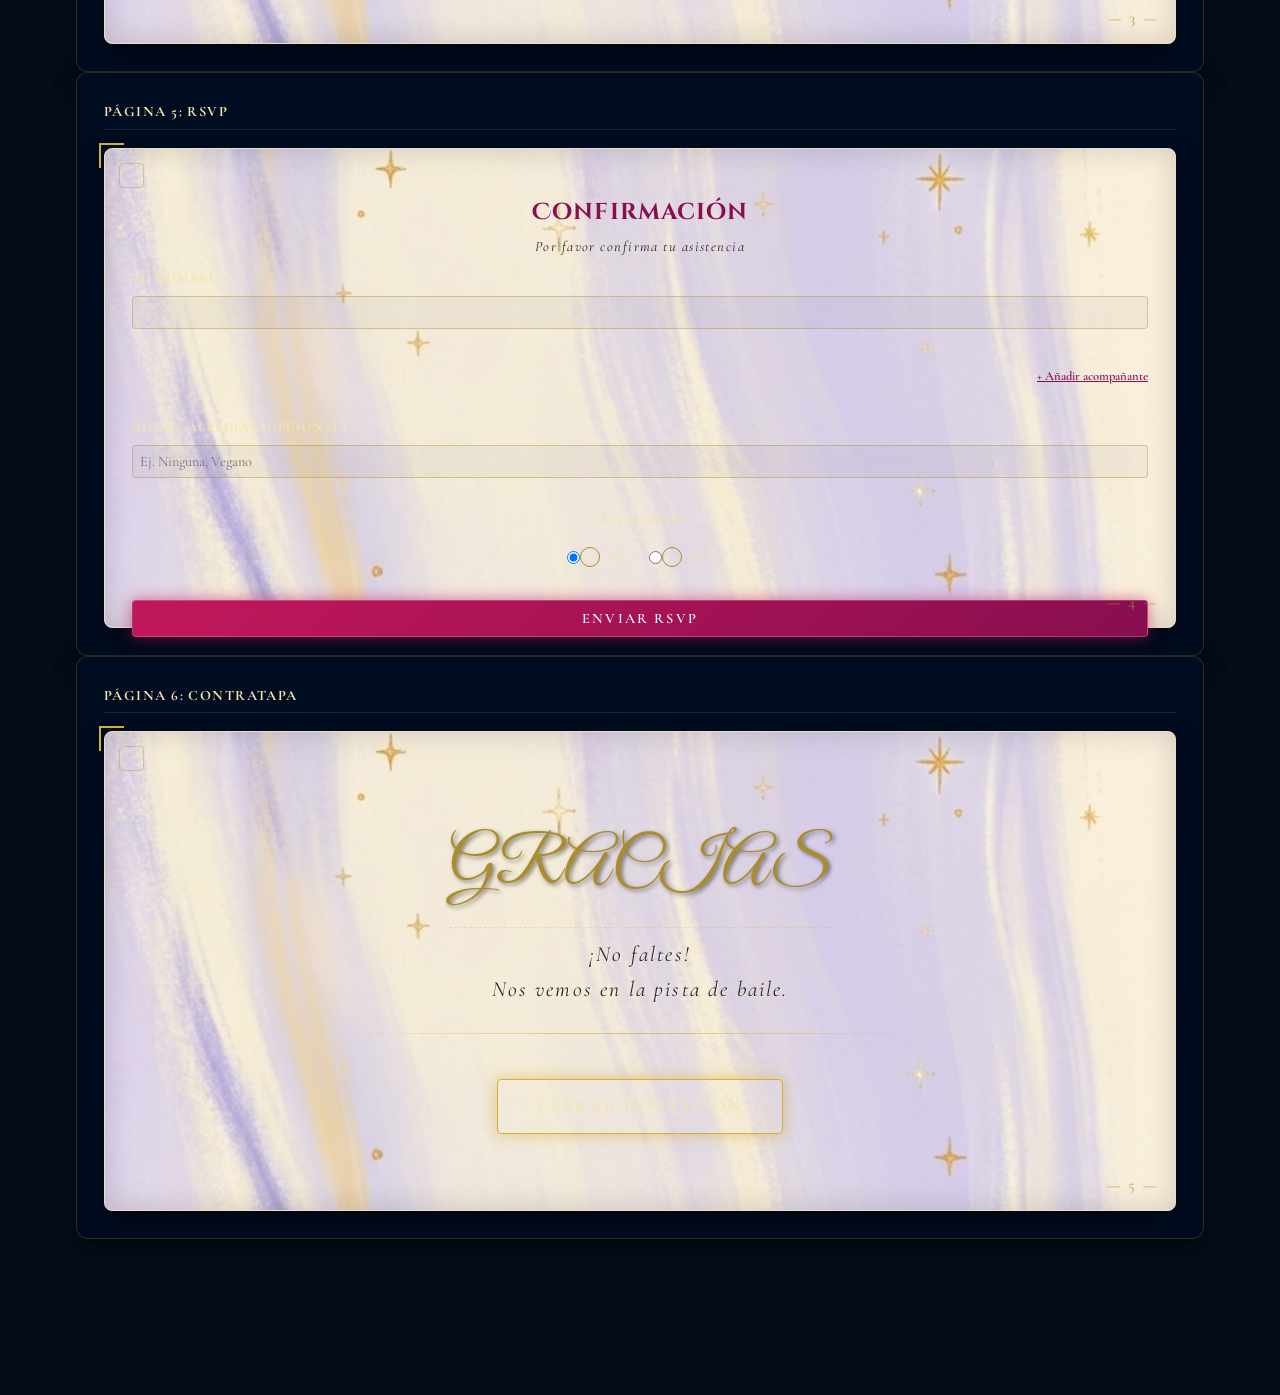
==== commit 10d37f09: "feat: footers de libro, escala 120% y sombras pulidas en pagina 3" ====
--- a/design-system.html
+++ b/design-system.html
@@ -375,6 +375,8 @@
                             </p>
                         </div>
                         
+                        <div class="page-footer">— 1 —</div>
+
                         <div class="page-nav">
                             <button class="btn-nav btn-prev">&#10094;</button>
                             <button class="btn-nav btn-next">&#10095;</button>
@@ -386,14 +388,14 @@
                 <div class="ds-page-frame">
                     <h4>Página 3: Cuándo & Dónde</h4>
                     <div class="ds-page-container">
-                        <div class="page-content parchment-bg ornate-box" style="display: flex; flex-direction: column; justify-content: center;">
-                        <h3 class="text-serif-dec" style="font-size: 1.4rem; color: var(--color-rose-dark); margin-bottom: 0.4rem;">Cuándo &amp; Dónde</h3>
+                        <div class="page-content parchment-bg ornate-box" style="display: flex; flex-direction: column; justify-content: flex-start; overflow: hidden; padding-bottom: 0;">
+                        <h3 class="text-serif-dec" style="font-size: 1.4rem; color: var(--color-rose-dark); margin-bottom: 0.4rem;">¿Cuándo &amp; Dónde?</h3>
                         
                         <p class="text-serif" style="font-size: 1.1rem; font-weight: 600; color: var(--color-gold-dark); margin-bottom: 0.2rem;">Sábado, 7 de Noviembre 2026</p>
-                        <p class="text-serif" style="font-size: 1rem; margin-bottom: 1rem;">🕕 6:00 PM</p>
+                        <p class="text-serif text-contrast-shadow" style="font-size: 1rem; margin-bottom: 1rem;">🕕 6:00 PM</p>
                         
                         <p class="text-serif" style="font-size: 0.85rem; font-style: italic; color: var(--color-gold-dark); margin-bottom: 0.4rem;">Faltan...</p>
-                        <div class="countdown-container" id="countdown" style="margin-bottom: 1.5rem;">
+                        <div class="countdown-container" id="countdown" style="margin-bottom: 3rem;">
                             <div class="countdown-box">
                                 <span class="countdown-val" id="days">00</span><span class="countdown-lbl">Días</span>
                             </div>
@@ -407,21 +409,25 @@
                                 <span class="countdown-val" id="seconds">00</span><span class="countdown-lbl">Seg</span>
                             </div>
                         </div>
-                        
-                        <div style="display: flex; width: 100%; justify-content: space-between; align-items: flex-end; margin-top: 1rem; position: relative; z-index: 10;">
-                            <div style="width: 55%; text-align: center; padding-left: 0.5rem; padding-bottom: 1rem;">
-                                <p class="text-serif" style="font-size: 0.95rem; font-weight: bold; margin-bottom: 0.3rem;">Ubicación del Evento</p>
-                                <p style="font-size: 0.8rem; opacity: 0.85; margin: 0 auto 0.8rem; line-height: 1.3;">
-                                    Calle Hawai 297, Sol de la Molina
+
+                        <!-- Sección inferior: dos columnas. Mayordomo izquierda, info derecha -->
+                        <div style="position: absolute; bottom: 3.8rem; left: 0; width: 100%; display: flex; align-items: flex-end; z-index: 10;">
+                            <!-- Columna izquierda: Mayordomo (120% escala) con sombreado drop-shadow -->
+                            <div style="width: 40%; flex-shrink: 0; line-height: 0; padding-left: 0.8rem;">
+                                <img src="assets/tiempo_mayordomo.png" alt="Mayordomo del Tiempo" style="display: block; width: 100%; height: auto; filter: drop-shadow(0 2px 6px rgba(0, 0, 0, 0.55)) drop-shadow(0 0 10px rgba(0, 0, 0, 0.3));">
+                            </div>
+                            <!-- Columna derecha: Ubicación y botón (120% escala), centrada verticalmente -->
+                            <div style="width: 60%; flex-shrink: 0; padding: 0 0.8rem 0 0.2rem; text-align: center; align-self: center;">
+                                <p class="text-serif text-contrast-shadow" style="font-size: 1.02rem; font-weight: bold; margin-bottom: 0.3rem;">Ubicación del Evento</p>
+                                <p style="font-size: 0.86rem; opacity: 0.95; line-height: 1.4; margin: 0 0 0.8rem 0;">
+                                    Calle Hawai 297,<br>Sol de la Molina
                                 </p>
-                                <a href="https://www.google.com/maps/search/?api=1&query=Calle+Hawai+297,+Sol+de+la+Molina" target="_blank" rel="noopener" class="btn btn-rose" style="padding: 0.6rem 1rem; font-size: 0.75rem; letter-spacing: 0.05em;">📍 VER EN EL MAPA</a>
-                            </div>
-                            <div style="width: 45%;"></div>
-                        </div>
-                        
-                        <!-- Ilustración pegada al fondo derecho -->
-                        <img src="assets/oso_principe.png" alt="Oso Príncipe" style="position: absolute; bottom: -5px; right: -15px; max-width: 175px; opacity: 1; z-index: 5; pointer-events: none;">
-                        
+                                <a href="https://maps.app.goo.gl/kRPghWoH3Lv5T87EA" target="_blank" rel="noopener" class="btn btn-rose" style="padding: 0.55rem 0.85rem; font-size: 0.78rem; letter-spacing: 0.04em; white-space: nowrap;">📍 VER EN EL MAPA</a>
+                            </div>
+                        </div>
+
+                        <div class="page-footer">— 2 —</div>
+
                         <div class="page-nav">
                             <button class="btn-nav btn-prev">&#10094;</button>
                             <button class="btn-nav btn-next">&#10095;</button>
@@ -458,6 +464,8 @@
                             <button class="btn btn-rose" style="padding: 0.4rem 1rem; font-size: 0.7rem;" onclick="alert('Aquí puedes enlazar tu cuenta bancaria o QR.')">Ver Datos Bancarios</button>
                         </div>
                         
+                        <div class="page-footer">— 3 —</div>
+
                         <div class="page-nav">
                             <button class="btn-nav btn-prev">&#10094;</button>
                             <button class="btn-nav btn-next">&#10095;</button>
@@ -508,6 +516,8 @@
                             <div id="rsvp-error" class="form-message error" style="display:none; font-size: 0.7rem; padding: 0.4rem;">Error al enviar.</div>
                         </form>
                         
+                        <div class="page-footer">— 4 —</div>
+
                         <div class="page-nav">
                             <button class="btn-nav btn-prev">&#10094;</button>
                             <button class="btn-nav btn-next">&#10095;</button>
@@ -527,6 +537,8 @@
                         <div class="gold-separator" style="margin: 1.5rem auto;"></div>
                         <button class="btn btn-gold" id="btn-close-book" style="margin-top: 1rem;">Cerrar Invitación</button>
                         
+                        <div class="page-footer">— 5 —</div>
+
                         <div class="page-nav">
                             <button class="btn-nav btn-prev">&#10094;</button>
                         </div>
--- a/styles.css
+++ b/styles.css
@@ -1067,10 +1067,12 @@
 
 .page.active-page .animated-quote p:nth-child(1) {
     color: var(--color-text-dark); /* Color final */
+    text-shadow: 0 1px 3px rgba(0, 0, 0, 0.6), 0 0 8px rgba(0, 0, 0, 0.4);
 }
 
 .page.active-page .animated-quote p:nth-child(2) {
     color: var(--color-gold-dark); /* Color final */
+    text-shadow: 0 1px 3px rgba(0, 0, 0, 0.6), 0 0 8px rgba(0, 0, 0, 0.4);
     animation-delay: 1.4s;
     animation-duration: 1.3s;
 }
@@ -1095,7 +1097,7 @@
         color: inherit; /* Hereda de los nth-child */
         opacity: 1;
         transform: scale(1) translateY(0);
-        text-shadow: 0 0 0px rgba(212, 175, 55, 0);
+        text-shadow: 0 1px 3px rgba(0, 0, 0, 0.6), 0 0 8px rgba(0, 0, 0, 0.4);
     }
 }
 
@@ -1135,3 +1137,23 @@
     animation: blurGlowReveal 1.8s cubic-bezier(0.25, 0.46, 0.45, 0.94) forwards;
     animation-delay: 0.6s; /* Aparece un poquito antes que el texto */
 }
+
+/* Numeración / Footer clásico estilo libro */
+.page-footer {
+    position: absolute;
+    bottom: 12px;
+    right: 18px;
+    font-family: var(--font-serif);
+    font-size: 0.9rem;
+    color: var(--color-gold-dark);
+    opacity: 0.75;
+    letter-spacing: 0.12em;
+    pointer-events: none;
+    z-index: 20;
+    user-select: none;
+}
+
+/* Sombreado de alto contraste elegante */
+.text-contrast-shadow {
+    text-shadow: 0 1px 3px rgba(0, 0, 0, 0.6), 0 0 8px rgba(0, 0, 0, 0.4);
+}
